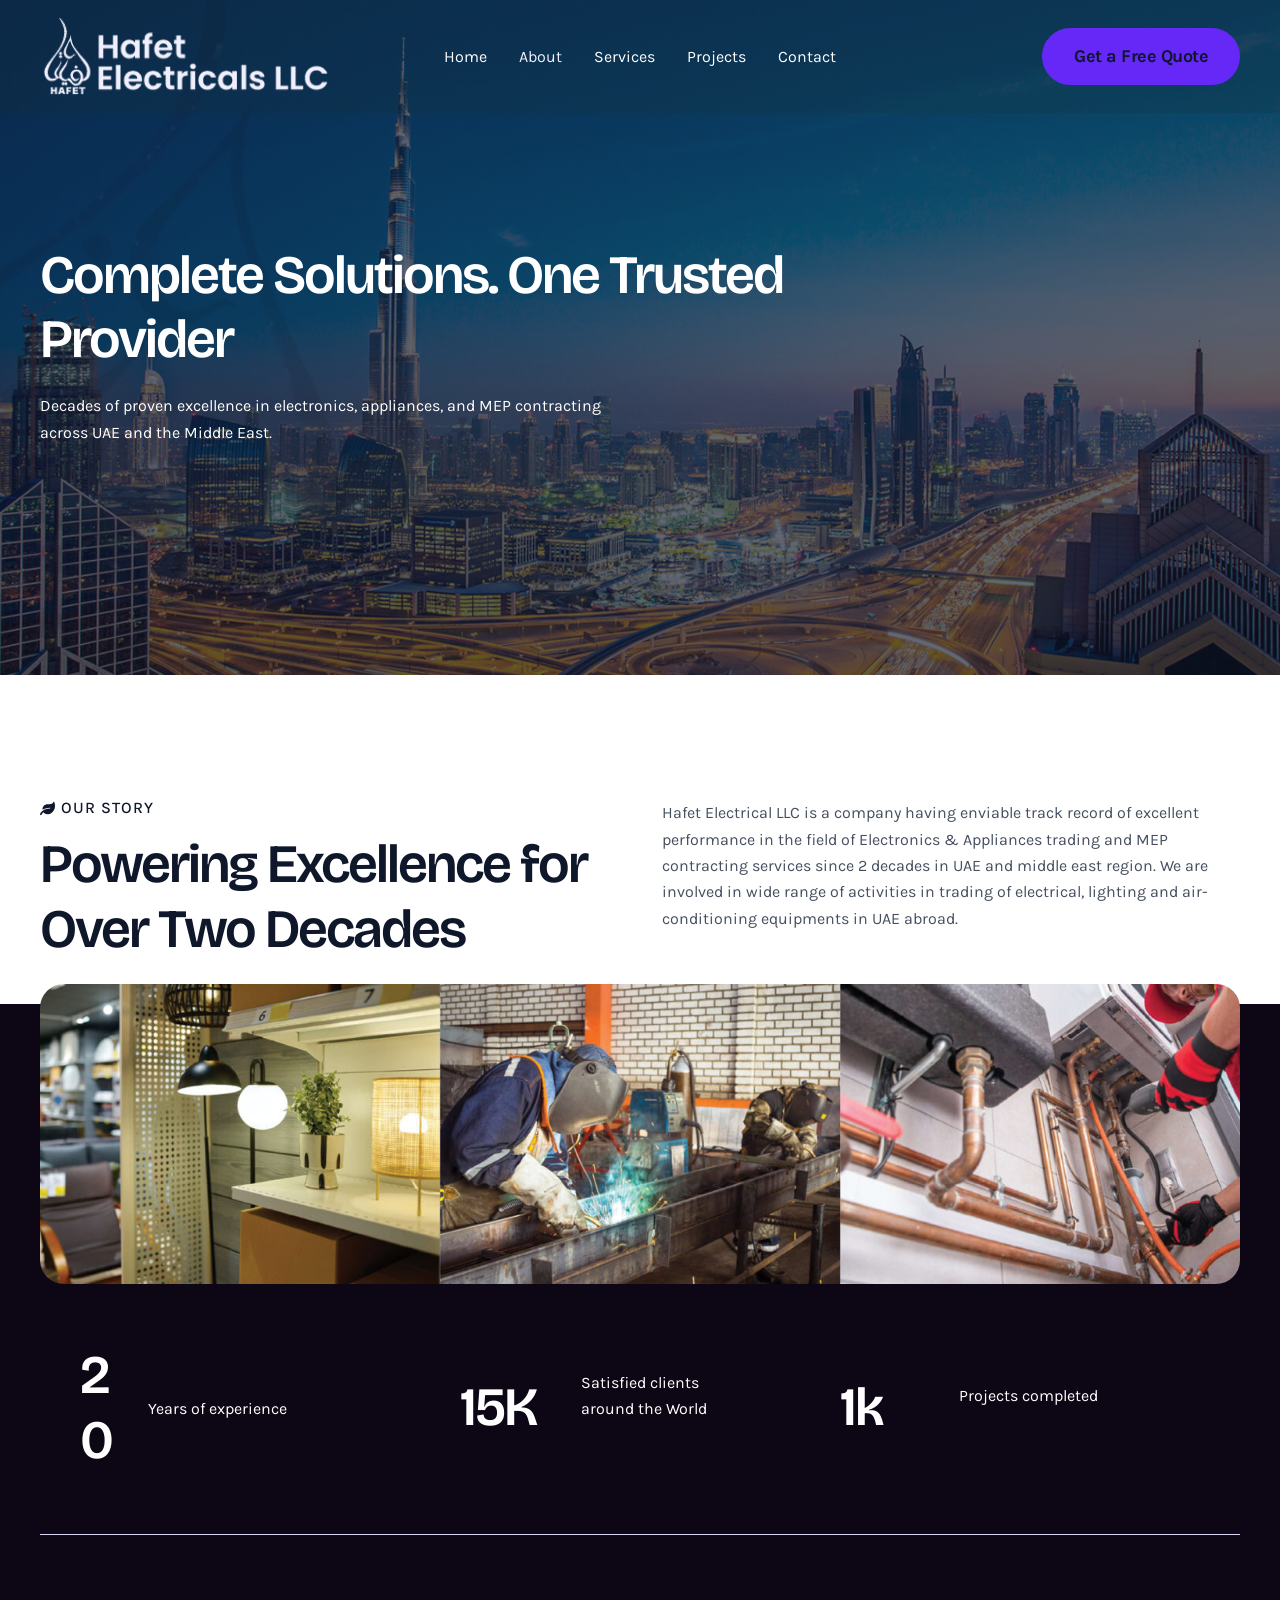
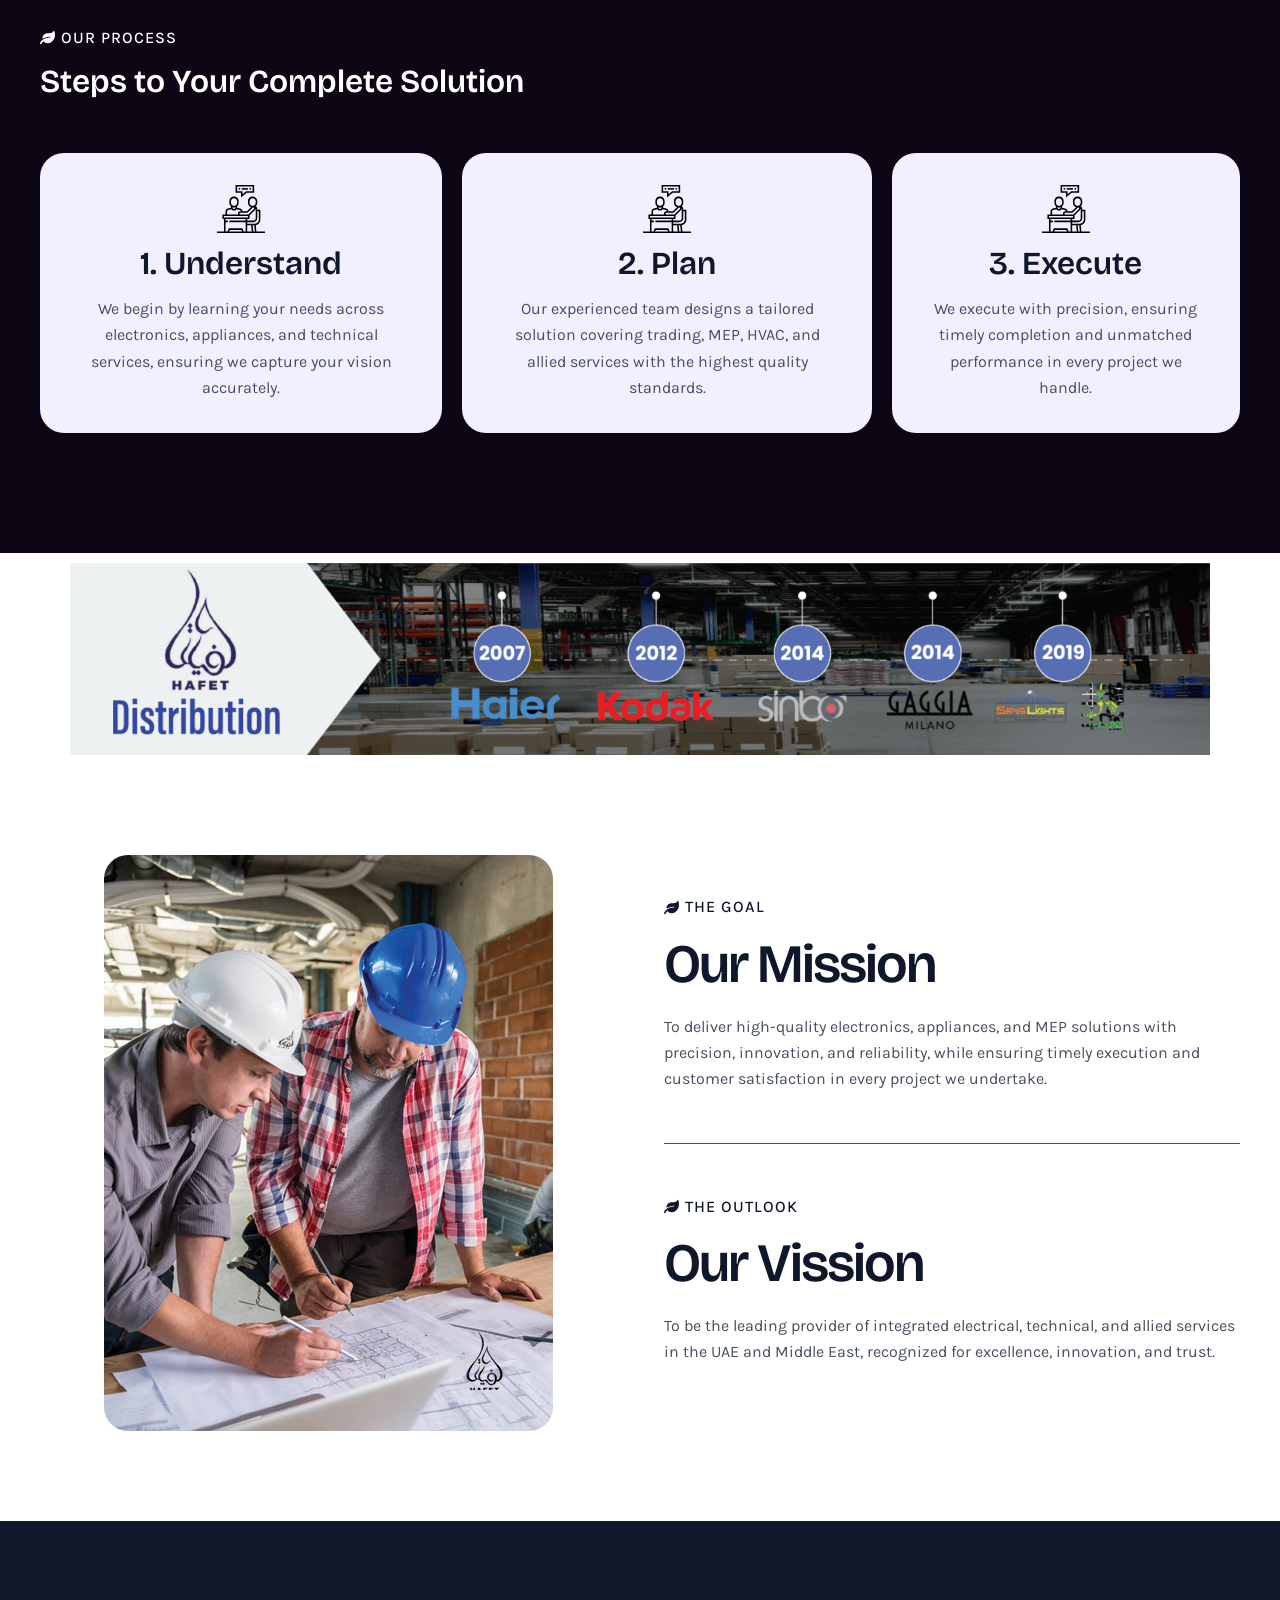
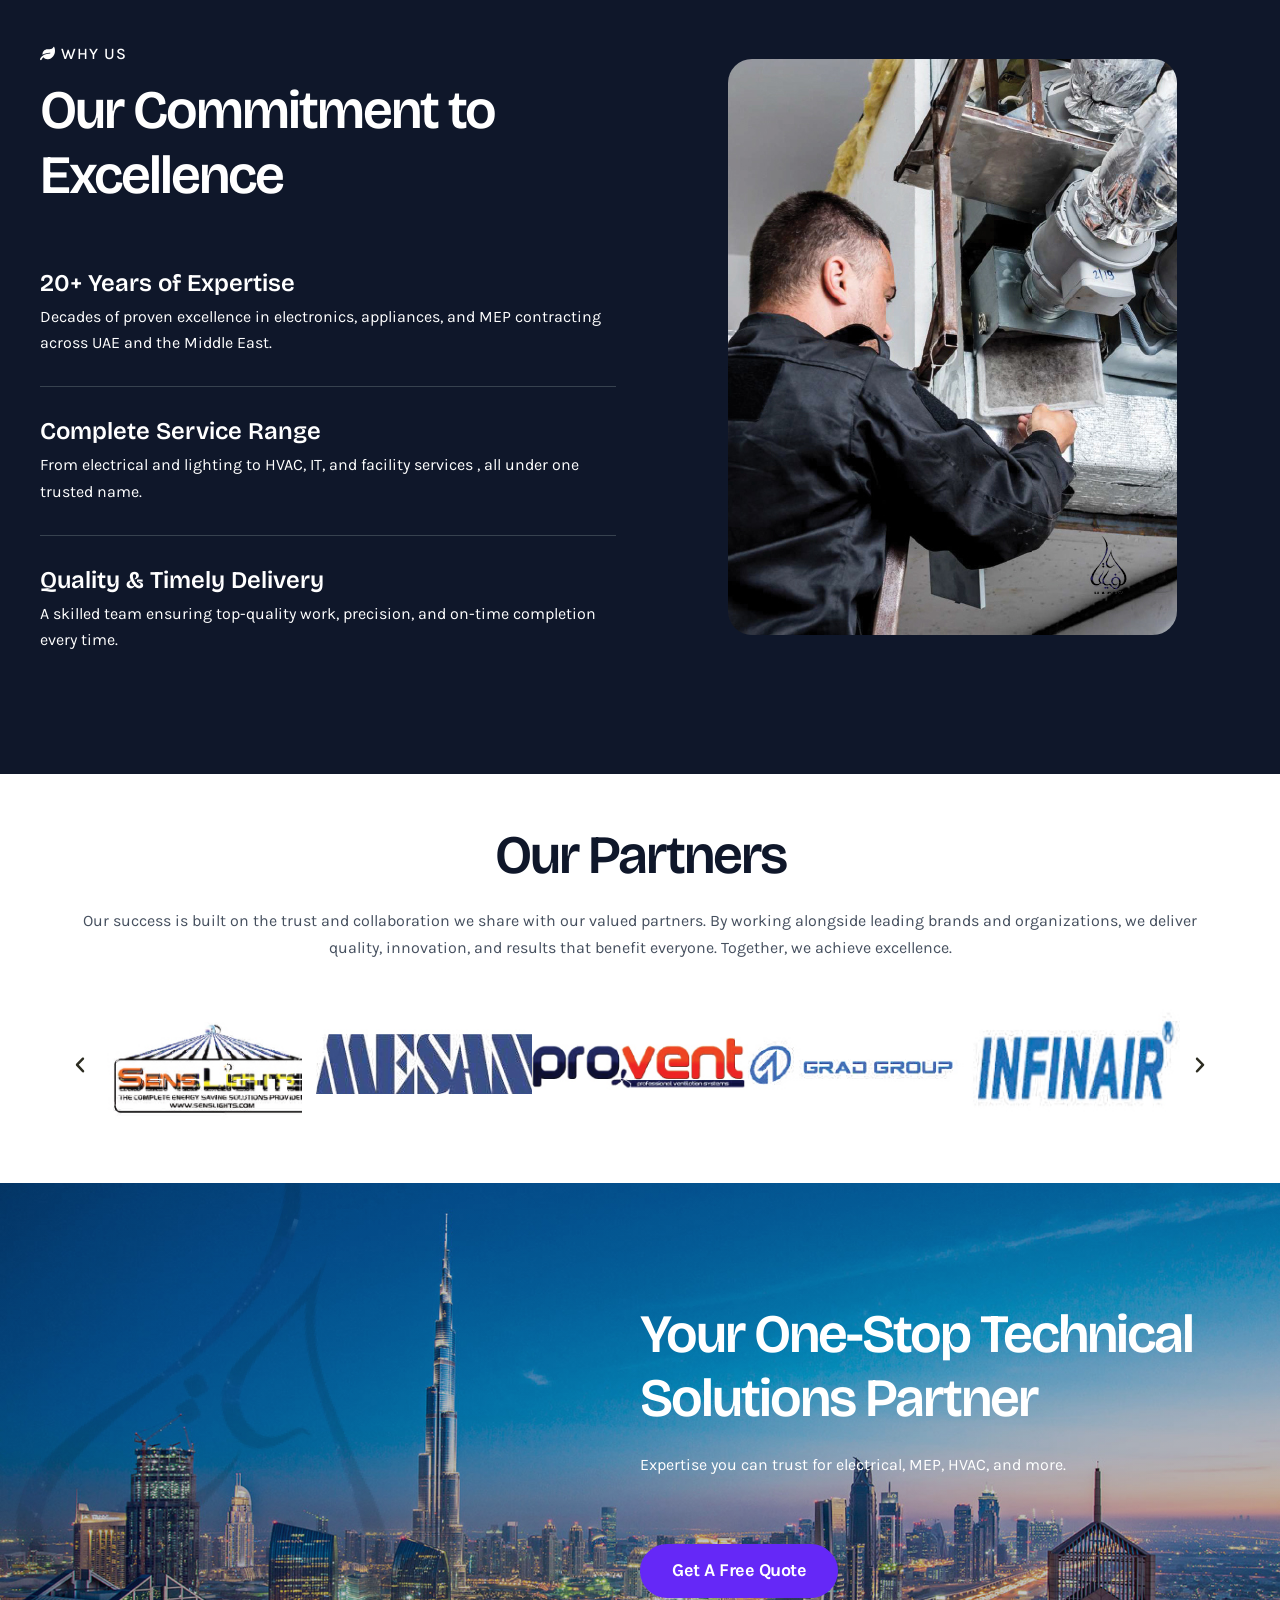
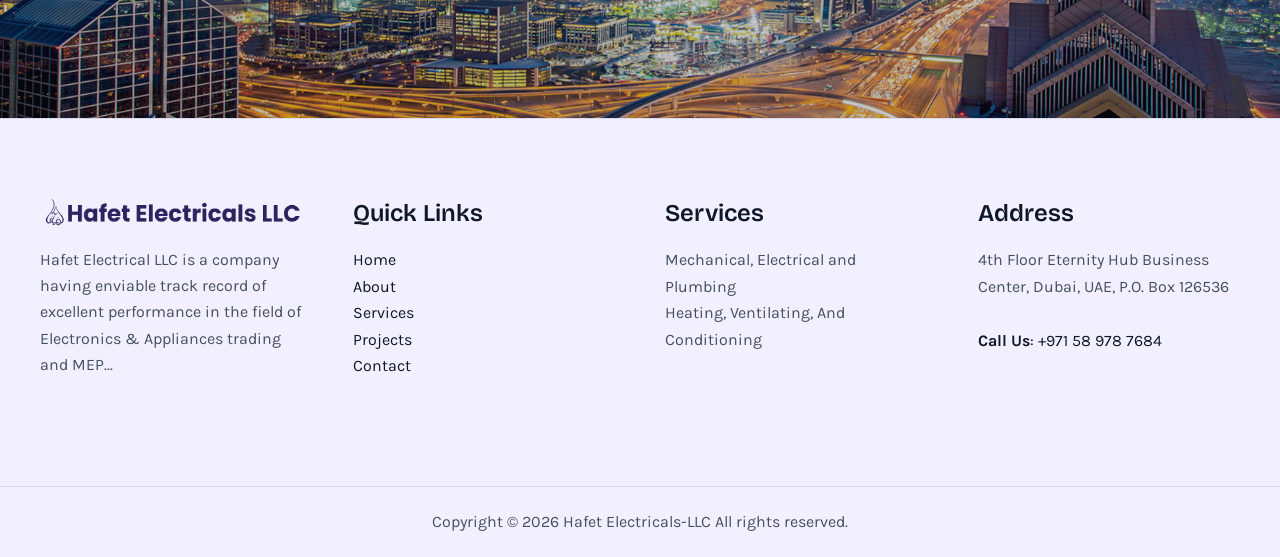
==== static-site/about/index.html @ fea0c438 "Add full static-site assets for GitHub Pages publish" ====
<!DOCTYPE html>
<html lang="en-US">
<head>
<meta charset="UTF-8">
<meta name="viewport" content="width=device-width, initial-scale=1">
	<link rel="profile" href="https://gmpg.org/xfn/11"> 
	<title>About &#8211; Hafet Electricals-LLC</title>
<meta name='robots' content='max-image-preview:large' />
<link rel='dns-prefetch' href='//fonts.googleapis.com' />
<link href='https://fonts.googleapis.com' rel='preconnect' />
<link href='https://fonts.gstatic.com' crossorigin='anonymous' rel='preconnect' />
<link rel="alternate" type="application/rss+xml" title="Hafet Electricals-LLC &raquo; Feed" href="../index.htmlfeed/" />
<link rel="alternate" type="application/rss+xml" title="Hafet Electricals-LLC &raquo; Comments Feed" href="../index.htmlcomments/feed/" />
<link rel="alternate" title="oEmbed (JSON)" type="application/json+oembed" href="../index.htmlwp-json/oembed/1.0/embed?url=https%3A%2F%2Fhafetelectrical.com%2Fabout%2F" />
<link rel="alternate" title="oEmbed (XML)" type="text/xml+oembed" href="../index.htmlwp-json/oembed/1.0/embed?url=https%3A%2F%2Fhafetelectrical.com%2Fabout%2F&#038;format=xml" />
<style id="wp-img-auto-sizes-contain-inline-css">
img:is([sizes=auto i],[sizes^="auto," i]){contain-intrinsic-size:3000px 1500px}
/*# sourceURL=wp-img-auto-sizes-contain-inline-css */
</style>
<link rel='stylesheet' id='astra-theme-css-css' href='../wp-content/themes/astra/assets/css/minified/main.min.css?ver=4.12.6' media='all' />
<style id="astra-theme-css-inline-css">
:root{--ast-post-nav-space:0;--ast-container-default-xlg-padding:2.5em;--ast-container-default-lg-padding:2.5em;--ast-container-default-slg-padding:2em;--ast-container-default-md-padding:2.5em;--ast-container-default-sm-padding:2.5em;--ast-container-default-xs-padding:2.4em;--ast-container-default-xxs-padding:1.8em;--ast-code-block-background:#ECEFF3;--ast-comment-inputs-background:#F9FAFB;--ast-normal-container-width:1200px;--ast-narrow-container-width:750px;--ast-blog-title-font-weight:600;--ast-blog-meta-weight:600;--ast-global-color-primary:var(--ast-global-color-5);--ast-global-color-secondary:var(--ast-global-color-4);--ast-global-color-alternate-background:var(--ast-global-color-7);--ast-global-color-subtle-background:var(--ast-global-color-6);--ast-bg-style-guide:var( --ast-global-color-secondary,--ast-global-color-5 );--ast-shadow-style-guide:0px 0px 4px 0 #00000057;--ast-global-dark-bg-style:#fff;--ast-global-dark-lfs:#fbfbfb;--ast-widget-bg-color:#fafafa;--ast-wc-container-head-bg-color:#fbfbfb;--ast-title-layout-bg:#eeeeee;--ast-search-border-color:#e7e7e7;--ast-lifter-hover-bg:#e6e6e6;--ast-gallery-block-color:#000;--srfm-color-input-label:var(--ast-global-color-2);}html{font-size:100%;}a{color:var(--ast-global-color-0);}a:hover,a:focus{color:var(--ast-global-color-1);}body,button,input,select,textarea,.ast-button,.ast-custom-button{font-family:'Karla',sans-serif;font-weight:400;font-size:16px;font-size:1rem;line-height:var(--ast-body-line-height,1.65);}blockquote{color:var(--ast-global-color-3);}h1,h2,h3,h4,h5,h6,.entry-content :where(h1,h2,h3,h4,h5,h6),.site-title,.site-title a{font-family:'Bricolage Grotesque',sans-serif;font-weight:600;}.ast-site-identity .site-title a{color:var(--ast-global-color-2);}.site-title{font-size:26px;font-size:1.625rem;display:none;}.site-header .site-description{font-size:15px;font-size:0.9375rem;display:none;}.entry-title{font-size:20px;font-size:1.25rem;}.ast-blog-single-element.ast-taxonomy-container a{font-size:14px;font-size:0.875rem;}.ast-blog-meta-container{font-size:13px;font-size:0.8125rem;}.archive .ast-article-post .ast-article-inner,.blog .ast-article-post .ast-article-inner,.archive .ast-article-post .ast-article-inner:hover,.blog .ast-article-post .ast-article-inner:hover{border-top-left-radius:6px;border-top-right-radius:6px;border-bottom-right-radius:6px;border-bottom-left-radius:6px;overflow:hidden;}h1,.entry-content :where(h1){font-size:74px;font-size:4.625rem;font-weight:600;font-family:'Bricolage Grotesque',sans-serif;line-height:1.1em;letter-spacing:-2px;}h2,.entry-content :where(h2){font-size:54px;font-size:3.375rem;font-weight:600;font-family:'Bricolage Grotesque',sans-serif;line-height:1.2em;letter-spacing:-2px;}h3,.entry-content :where(h3){font-size:42px;font-size:2.625rem;font-weight:600;font-family:'Bricolage Grotesque',sans-serif;line-height:1.3em;}h4,.entry-content :where(h4){font-size:32px;font-size:2rem;line-height:1.2em;font-weight:600;font-family:'Bricolage Grotesque',sans-serif;}h5,.entry-content :where(h5){font-size:24px;font-size:1.5rem;line-height:1.2em;font-weight:600;font-family:'Bricolage Grotesque',sans-serif;}h6,.entry-content :where(h6){font-size:18px;font-size:1.125rem;line-height:1.25em;font-weight:600;font-family:'Bricolage Grotesque',sans-serif;}::selection{background-color:var(--ast-global-color-0);color:#ffffff;}body,h1,h2,h3,h4,h5,h6,.entry-title a,.entry-content :where(h1,h2,h3,h4,h5,h6){color:var(--ast-global-color-3);}.tagcloud a:hover,.tagcloud a:focus,.tagcloud a.current-item{color:#ffffff;border-color:var(--ast-global-color-0);background-color:var(--ast-global-color-0);}input:focus,input[type="text"]:focus,input[type="email"]:focus,input[type="url"]:focus,input[type="password"]:focus,input[type="reset"]:focus,input[type="search"]:focus,textarea:focus{border-color:var(--ast-global-color-0);}input[type="radio"]:checked,input[type=reset],input[type="checkbox"]:checked,input[type="checkbox"]:hover:checked,input[type="checkbox"]:focus:checked,input[type=range]::-webkit-slider-thumb{border-color:var(--ast-global-color-0);background-color:var(--ast-global-color-0);box-shadow:none;}.site-footer a:hover + .post-count,.site-footer a:focus + .post-count{background:var(--ast-global-color-0);border-color:var(--ast-global-color-0);}.single .nav-links .nav-previous,.single .nav-links .nav-next{color:var(--ast-global-color-0);}.entry-meta,.entry-meta *{line-height:1.45;color:var(--ast-global-color-0);font-weight:600;}.entry-meta a:not(.ast-button):hover,.entry-meta a:not(.ast-button):hover *,.entry-meta a:not(.ast-button):focus,.entry-meta a:not(.ast-button):focus *,.page-links > .page-link,.page-links .page-link:hover,.post-navigation a:hover{color:var(--ast-global-color-1);}#cat option,.secondary .calendar_wrap thead a,.secondary .calendar_wrap thead a:visited{color:var(--ast-global-color-0);}.secondary .calendar_wrap #today,.ast-progress-val span{background:var(--ast-global-color-0);}.secondary a:hover + .post-count,.secondary a:focus + .post-count{background:var(--ast-global-color-0);border-color:var(--ast-global-color-0);}.calendar_wrap #today > a{color:#ffffff;}.page-links .page-link,.single .post-navigation a{color:var(--ast-global-color-3);}.ast-search-menu-icon .search-form button.search-submit{padding:0 4px;}.ast-search-menu-icon form.search-form{padding-right:0;}.ast-header-search .ast-search-menu-icon.ast-dropdown-active .search-form,.ast-header-search .ast-search-menu-icon.ast-dropdown-active .search-field:focus{transition:all 0.2s;}.search-form input.search-field:focus{outline:none;}.ast-mobile-header-content .ast-builder-layout-element:not(.ast-builder-menu):not(.ast-header-divider-element),.ast-mobile-popup-content .ast-builder-layout-element:not(.ast-builder-menu):not(.ast-header-divider-element){padding:15px 20px;}.ast-search-menu-icon .search-form button.search-submit:focus,.ast-theme-transparent-header .ast-header-search .ast-dropdown-active .ast-icon,.ast-theme-transparent-header .ast-inline-search .search-field:focus .ast-icon{color:var(--ast-global-color-1);}.ast-desktop .ast-header-search .slide-search .search-form{border:2px solid var(--ast-global-color-0);}.ast-header-search .slide-search .search-field{background-color:(--ast-global-dark-bg-style);}.ast-archive-title{color:var(--ast-global-color-2);}.widget-title{font-size:22px;font-size:1.375rem;color:var(--ast-global-color-2);}.ast-single-post .entry-content a,.ast-comment-content a:not(.ast-comment-edit-reply-wrap a){text-decoration:underline;}.ast-single-post .elementor-widget-button .elementor-button,.ast-single-post .entry-content .uagb-tab a,.ast-single-post .entry-content .uagb-ifb-cta a,.ast-single-post .entry-content .uabb-module-content a,.ast-single-post .entry-content .uagb-post-grid a,.ast-single-post .entry-content .uagb-timeline a,.ast-single-post .entry-content .uagb-toc__wrap a,.ast-single-post .entry-content .uagb-taxomony-box a,.entry-content .wp-block-latest-posts > li > a,.ast-single-post .entry-content .wp-block-file__button,a.ast-post-filter-single,.ast-single-post .ast-comment-content .comment-reply-link,.ast-single-post .ast-comment-content .comment-edit-link{text-decoration:none;}.ast-search-menu-icon.slide-search a:focus-visible:focus-visible,.astra-search-icon:focus-visible,#close:focus-visible,a:focus-visible,.ast-menu-toggle:focus-visible,.site .skip-link:focus-visible,.wp-block-loginout input:focus-visible,.wp-block-search.wp-block-search__button-inside .wp-block-search__inside-wrapper,.ast-header-navigation-arrow:focus-visible,.ast-orders-table__row .ast-orders-table__cell:focus-visible,a#ast-apply-coupon:focus-visible,#ast-apply-coupon:focus-visible,#close:focus-visible,.button.search-submit:focus-visible,#search_submit:focus,.normal-search:focus-visible,.ast-header-account-wrap:focus-visible,.astra-cart-drawer-close:focus,.ast-single-variation:focus,.ast-button:focus,.ast-builder-button-wrap:has(.ast-custom-button-link:focus),.ast-builder-button-wrap .ast-custom-button-link:focus{outline-style:dotted;outline-color:inherit;outline-width:thin;}input:focus,input[type="text"]:focus,input[type="email"]:focus,input[type="url"]:focus,input[type="password"]:focus,input[type="reset"]:focus,input[type="search"]:focus,input[type="number"]:focus,textarea:focus,.wp-block-search__input:focus,[data-section="section-header-mobile-trigger"] .ast-button-wrap .ast-mobile-menu-trigger-minimal:focus,.ast-mobile-popup-drawer.active .menu-toggle-close:focus,#ast-scroll-top:focus,#coupon_code:focus,#ast-coupon-code:focus{border-style:dotted;border-color:inherit;border-width:thin;}input{outline:none;}.ast-logo-title-inline .site-logo-img{padding-right:1em;}.site-logo-img img{ transition:all 0.2s linear;}.site-logo-img .transparent-custom-logo img,.ast-theme-transparent-header .site-logo-img img{filter:url(#ast-img-color-filter-2);}body .ast-oembed-container *{position:absolute;top:0;width:100%;height:100%;left:0;}body .wp-block-embed-pocket-casts .ast-oembed-container *{position:unset;}.ast-single-post-featured-section + article {margin-top: 2em;}.site-content .ast-single-post-featured-section img {width: 100%;overflow: hidden;object-fit: cover;}.ast-separate-container .site-content .ast-single-post-featured-section + article {margin-top: -80px;z-index: 9;position: relative;border-radius: 4px;}@media (min-width: 922px) {.ast-no-sidebar .site-content .ast-article-image-container--wide {margin-left: -120px;margin-right: -120px;max-width: unset;width: unset;}.ast-left-sidebar .site-content .ast-article-image-container--wide,.ast-right-sidebar .site-content .ast-article-image-container--wide {margin-left: -10px;margin-right: -10px;}.site-content .ast-article-image-container--full {margin-left: calc( -50vw + 50%);margin-right: calc( -50vw + 50%);max-width: 100vw;width: 100vw;}.ast-left-sidebar .site-content .ast-article-image-container--full,.ast-right-sidebar .site-content .ast-article-image-container--full {margin-left: -10px;margin-right: -10px;max-width: inherit;width: auto;}}.site > .ast-single-related-posts-container {margin-top: 0;}@media (min-width: 922px) {.ast-desktop .ast-container--narrow {max-width: var(--ast-narrow-container-width);margin: 0 auto;}}.ast-page-builder-template .hentry {margin: 0;}.ast-page-builder-template .site-content > .ast-container {max-width: 100%;padding: 0;}.ast-page-builder-template .site .site-content #primary {padding: 0;margin: 0;}.ast-page-builder-template .no-results {text-align: center;margin: 4em auto;}.ast-page-builder-template .ast-pagination {padding: 2em;}.ast-page-builder-template .entry-header.ast-no-title.ast-no-thumbnail {margin-top: 0;}.ast-page-builder-template .entry-header.ast-header-without-markup {margin-top: 0;margin-bottom: 0;}.ast-page-builder-template .entry-header.ast-no-title.ast-no-meta {margin-bottom: 0;}.ast-page-builder-template.single .post-navigation {padding-bottom: 2em;}.ast-page-builder-template.single-post .site-content > .ast-container {max-width: 100%;}.ast-page-builder-template .entry-header {margin-top: 2em;margin-left: auto;margin-right: auto;}.ast-page-builder-template .ast-archive-description {margin: 2em auto 0;padding-left: 20px;padding-right: 20px;}.ast-page-builder-template .ast-row {margin-left: 0;margin-right: 0;}.single.ast-page-builder-template .entry-header + .entry-content,.single.ast-page-builder-template .ast-single-entry-banner + .site-content article .entry-content {margin-bottom: 2em;}@media(min-width: 921px) {.ast-page-builder-template.archive.ast-right-sidebar .ast-row article,.ast-page-builder-template.archive.ast-left-sidebar .ast-row article {padding-left: 0;padding-right: 0;}}input[type="text"],input[type="number"],input[type="email"],input[type="url"],input[type="password"],input[type="search"],input[type=reset],input[type=tel],input[type=date],select,textarea{font-size:16px;font-style:normal;font-weight:400;line-height:24px;width:100%;padding:12px 16px;border-radius:4px;box-shadow:0px 1px 2px 0px rgba(0,0,0,0.05);color:var(--ast-form-input-text,#475569);}input[type="text"],input[type="number"],input[type="email"],input[type="url"],input[type="password"],input[type="search"],input[type=reset],input[type=tel],input[type=date],select{height:40px;}input[type="date"]{border-width:1px;border-style:solid;border-color:var(--ast-border-color);background:var( --ast-global-color-secondary,--ast-global-color-5 );}input[type="text"]:focus,input[type="number"]:focus,input[type="email"]:focus,input[type="url"]:focus,input[type="password"]:focus,input[type="search"]:focus,input[type=reset]:focus,input[type="tel"]:focus,input[type="date"]:focus,select:focus,textarea:focus{border-color:#046BD2;box-shadow:none;outline:none;color:var(--ast-form-input-focus-text,#475569);}label,legend{color:var(--ast-global-color-2,#111827 );font-size:14px;font-style:normal;font-weight:500;line-height:20px;}select{padding:6px 10px;}fieldset{padding:30px;border-radius:4px;}button,.ast-button,.button,input[type="button"],input[type="reset"],input[type="submit"]{border-radius:4px;box-shadow:0px 1px 2px 0px rgba(0,0,0,0.05);}:root{--ast-comment-inputs-background:#FFF;}::placeholder{color:var(--ast-form-field-color,#9CA3AF);}::-ms-input-placeholder{color:var(--ast-form-field-color,#9CA3AF);}@media (max-width:921.9px){#ast-desktop-header{display:none;}}@media (min-width:922px){#ast-mobile-header{display:none;}}.wp-block-buttons.aligncenter{justify-content:center;}@media (max-width:921px){.ast-theme-transparent-header #primary,.ast-theme-transparent-header #secondary{padding:0;}}@media (max-width:921px){.ast-plain-container.ast-no-sidebar #primary{padding:0;}}.ast-plain-container.ast-no-sidebar #primary{margin-top:0;margin-bottom:0;}.wp-block-button.is-style-outline .wp-block-button__link{border-color:var(--ast-global-color-0);border-top-width:2px;border-right-width:2px;border-bottom-width:2px;border-left-width:2px;}div.wp-block-button.is-style-outline > .wp-block-button__link:not(.has-text-color),div.wp-block-button.wp-block-button__link.is-style-outline:not(.has-text-color){color:var(--ast-global-color-0);}.wp-block-button.is-style-outline .wp-block-button__link:hover,.wp-block-buttons .wp-block-button.is-style-outline .wp-block-button__link:focus,.wp-block-buttons .wp-block-button.is-style-outline > .wp-block-button__link:not(.has-text-color):hover,.wp-block-buttons .wp-block-button.wp-block-button__link.is-style-outline:not(.has-text-color):hover{color:var(--ast-global-color-2);background-color:var(--ast-global-color-1);border-color:var(--ast-global-color-1);}.post-page-numbers.current .page-link,.ast-pagination .page-numbers.current{color:#ffffff;border-color:var(--ast-global-color-0);background-color:var(--ast-global-color-0);}.wp-block-button.is-style-outline .wp-block-button__link{border-top-width:2px;border-right-width:2px;border-bottom-width:2px;border-left-width:2px;}.wp-block-buttons .wp-block-button.is-style-outline .wp-block-button__link.wp-element-button,.ast-outline-button,.wp-block-uagb-buttons-child .uagb-buttons-repeater.ast-outline-button{border-color:var(--ast-global-color-0);border-top-width:2px;border-right-width:2px;border-bottom-width:2px;border-left-width:2px;font-family:inherit;font-weight:500;font-size:16px;font-size:1rem;line-height:1em;padding-top:13px;padding-right:30px;padding-bottom:13px;padding-left:30px;}.wp-block-buttons .wp-block-button.is-style-outline > .wp-block-button__link:not(.has-text-color),.wp-block-buttons .wp-block-button.wp-block-button__link.is-style-outline:not(.has-text-color),.ast-outline-button{color:var(--ast-global-color-0);}.wp-block-button.is-style-outline .wp-block-button__link:hover,.wp-block-buttons .wp-block-button.is-style-outline .wp-block-button__link:focus,.wp-block-buttons .wp-block-button.is-style-outline > .wp-block-button__link:not(.has-text-color):hover,.wp-block-buttons .wp-block-button.wp-block-button__link.is-style-outline:not(.has-text-color):hover,.ast-outline-button:hover,.ast-outline-button:focus,.wp-block-uagb-buttons-child .uagb-buttons-repeater.ast-outline-button:hover,.wp-block-uagb-buttons-child .uagb-buttons-repeater.ast-outline-button:focus{color:var(--ast-global-color-2);background-color:var(--ast-global-color-1);border-color:var(--ast-global-color-1);}.ast-single-post .entry-content a.ast-outline-button,.ast-single-post .entry-content .is-style-outline>.wp-block-button__link{text-decoration:none;}.wp-block-button .wp-block-button__link.wp-element-button.is-style-outline:not(.has-background),.wp-block-button.is-style-outline>.wp-block-button__link.wp-element-button:not(.has-background),.ast-outline-button{background-color:transparent;}.uagb-buttons-repeater.ast-outline-button{border-radius:9999px;}@media (max-width:921px){.wp-block-buttons .wp-block-button.is-style-outline .wp-block-button__link.wp-element-button,.ast-outline-button,.wp-block-uagb-buttons-child .uagb-buttons-repeater.ast-outline-button{padding-top:12px;padding-right:28px;padding-bottom:12px;padding-left:28px;}}@media (max-width:544px){.wp-block-buttons .wp-block-button.is-style-outline .wp-block-button__link.wp-element-button,.ast-outline-button,.wp-block-uagb-buttons-child .uagb-buttons-repeater.ast-outline-button{padding-top:10px;padding-right:24px;padding-bottom:10px;padding-left:24px;}}.entry-content[data-ast-blocks-layout] > figure{margin-bottom:1em;}h1.widget-title{font-weight:600;}h2.widget-title{font-weight:600;}h3.widget-title{font-weight:600;}#page{display:flex;flex-direction:column;min-height:100vh;}.ast-404-layout-1 h1.page-title{color:var(--ast-global-color-2);}.single .post-navigation a{line-height:1em;height:inherit;}.error-404 .page-sub-title{font-size:1.5rem;font-weight:inherit;}.search .site-content .content-area .search-form{margin-bottom:0;}#page .site-content{flex-grow:1;}.widget{margin-bottom:1.25em;}#secondary li{line-height:1.5em;}#secondary .wp-block-group h2{margin-bottom:0.7em;}#secondary h2{font-size:1.7rem;}.ast-separate-container .ast-article-post,.ast-separate-container .ast-article-single,.ast-separate-container .comment-respond{padding:3em;}.ast-separate-container .ast-article-single .ast-article-single{padding:0;}.ast-article-single .wp-block-post-template-is-layout-grid{padding-left:0;}.ast-separate-container .comments-title,.ast-narrow-container .comments-title{padding:1.5em 2em;}.ast-page-builder-template .comment-form-textarea,.ast-comment-formwrap .ast-grid-common-col{padding:0;}.ast-comment-formwrap{padding:0;display:inline-flex;column-gap:20px;width:100%;margin-left:0;margin-right:0;}.comments-area textarea#comment:focus,.comments-area textarea#comment:active,.comments-area .ast-comment-formwrap input[type="text"]:focus,.comments-area .ast-comment-formwrap input[type="text"]:active {box-shadow:none;outline:none;}.archive.ast-page-builder-template .entry-header{margin-top:2em;}.ast-page-builder-template .ast-comment-formwrap{width:100%;}.entry-title{margin-bottom:0.6em;}.ast-archive-description p{font-size:inherit;font-weight:inherit;line-height:inherit;}.ast-separate-container .ast-comment-list li.depth-1,.hentry{margin-bottom:1.5em;}.site-content section.ast-archive-description{margin-bottom:2em;}@media (min-width:921px){.ast-left-sidebar.ast-page-builder-template #secondary,.archive.ast-right-sidebar.ast-page-builder-template .site-main{padding-left:20px;padding-right:20px;}}@media (max-width:544px){.ast-comment-formwrap.ast-row{column-gap:10px;display:inline-block;}#ast-commentform .ast-grid-common-col{position:relative;width:100%;}}@media (min-width:1201px){.ast-separate-container .ast-article-post,.ast-separate-container .ast-article-single,.ast-separate-container .ast-author-box,.ast-separate-container .ast-404-layout-1,.ast-separate-container .no-results{padding:3em;}}@media (max-width:921px){.ast-left-sidebar #content > .ast-container{display:flex;flex-direction:column-reverse;width:100%;}}@media (min-width:922px){.ast-separate-container.ast-right-sidebar #primary,.ast-separate-container.ast-left-sidebar #primary{border:0;}.search-no-results.ast-separate-container #primary{margin-bottom:4em;}}.elementor-widget-button .elementor-button{border-style:solid;text-decoration:none;border-top-width:2px;border-right-width:2px;border-left-width:2px;border-bottom-width:2px;}.elementor-button.elementor-size-sm,.elementor-button.elementor-size-xs,.elementor-button.elementor-size-md,.elementor-button.elementor-size-lg,.elementor-button.elementor-size-xl,.elementor-button{border-top-left-radius:50px;border-top-right-radius:50px;border-bottom-right-radius:50px;border-bottom-left-radius:50px;padding-top:13px;padding-right:30px;padding-bottom:13px;padding-left:30px;}@media (max-width:921px){.elementor-widget-button .elementor-button.elementor-size-sm,.elementor-widget-button .elementor-button.elementor-size-xs,.elementor-widget-button .elementor-button.elementor-size-md,.elementor-widget-button .elementor-button.elementor-size-lg,.elementor-widget-button .elementor-button.elementor-size-xl,.elementor-widget-button .elementor-button{padding-top:14px;padding-right:28px;padding-bottom:14px;padding-left:28px;}}@media (max-width:544px){.elementor-widget-button .elementor-button.elementor-size-sm,.elementor-widget-button .elementor-button.elementor-size-xs,.elementor-widget-button .elementor-button.elementor-size-md,.elementor-widget-button .elementor-button.elementor-size-lg,.elementor-widget-button .elementor-button.elementor-size-xl,.elementor-widget-button .elementor-button{padding-top:12px;padding-right:24px;padding-bottom:12px;padding-left:24px;}}.elementor-widget-button .elementor-button{border-color:var(--ast-global-color-0);background-color:var(--ast-global-color-0);}.elementor-widget-button .elementor-button:hover,.elementor-widget-button .elementor-button:focus{color:var(--ast-global-color-2);background-color:var(--ast-global-color-1);border-color:var(--ast-global-color-1);}.wp-block-button .wp-block-button__link ,.elementor-widget-button .elementor-button,.elementor-widget-button .elementor-button:visited{color:var(--ast-global-color-2);}.elementor-widget-button .elementor-button{font-family:'Karla',sans-serif;font-weight:700;font-size:18px;font-size:1.125rem;line-height:1.3em;letter-spacing:-0.5px;}body .elementor-button.elementor-size-sm,body .elementor-button.elementor-size-xs,body .elementor-button.elementor-size-md,body .elementor-button.elementor-size-lg,body .elementor-button.elementor-size-xl,body .elementor-button{font-size:18px;font-size:1.125rem;}.wp-block-button .wp-block-button__link:hover,.wp-block-button .wp-block-button__link:focus{color:var(--ast-global-color-2);background-color:var(--ast-global-color-1);border-color:var(--ast-global-color-1);}.elementor-widget-heading h1.elementor-heading-title{line-height:1.1em;}.elementor-widget-heading h2.elementor-heading-title{line-height:1.2em;}.elementor-widget-heading h3.elementor-heading-title{line-height:1.3em;}.elementor-widget-heading h4.elementor-heading-title{line-height:1.2em;}.elementor-widget-heading h5.elementor-heading-title{line-height:1.2em;}.elementor-widget-heading h6.elementor-heading-title{line-height:1.25em;}.wp-block-button .wp-block-button__link,.wp-block-search .wp-block-search__button,body .wp-block-file .wp-block-file__button{border-style:solid;border-top-width:2px;border-right-width:2px;border-left-width:2px;border-bottom-width:2px;border-color:var(--ast-global-color-0);background-color:var(--ast-global-color-0);color:var(--ast-global-color-2);font-family:'Karla',sans-serif;font-weight:700;line-height:1.3em;letter-spacing:-0.5px;font-size:18px;font-size:1.125rem;border-top-left-radius:50px;border-top-right-radius:50px;border-bottom-right-radius:50px;border-bottom-left-radius:50px;padding-top:13px;padding-right:30px;padding-bottom:13px;padding-left:30px;}.ast-single-post .entry-content .wp-block-button .wp-block-button__link,.ast-single-post .entry-content .wp-block-search .wp-block-search__button,body .entry-content .wp-block-file .wp-block-file__button{text-decoration:none;}@media (max-width:921px){.wp-block-button .wp-block-button__link,.wp-block-search .wp-block-search__button,body .wp-block-file .wp-block-file__button{padding-top:14px;padding-right:28px;padding-bottom:14px;padding-left:28px;}}@media (max-width:544px){.wp-block-button .wp-block-button__link,.wp-block-search .wp-block-search__button,body .wp-block-file .wp-block-file__button{padding-top:12px;padding-right:24px;padding-bottom:12px;padding-left:24px;}}.menu-toggle,button,.ast-button,.ast-custom-button,.button,input#submit,input[type="button"],input[type="submit"],input[type="reset"],#comments .submit,.search .search-submit,form[CLASS*="wp-block-search__"].wp-block-search .wp-block-search__inside-wrapper .wp-block-search__button,body .wp-block-file .wp-block-file__button,.search .search-submit{border-style:solid;border-top-width:2px;border-right-width:2px;border-left-width:2px;border-bottom-width:2px;color:var(--ast-global-color-2);border-color:var(--ast-global-color-0);background-color:var(--ast-global-color-0);padding-top:13px;padding-right:30px;padding-bottom:13px;padding-left:30px;font-family:'Karla',sans-serif;font-weight:700;font-size:18px;font-size:1.125rem;line-height:1.3em;letter-spacing:-0.5px;border-top-left-radius:50px;border-top-right-radius:50px;border-bottom-right-radius:50px;border-bottom-left-radius:50px;}button:focus,.menu-toggle:hover,button:hover,.ast-button:hover,.ast-custom-button:hover .button:hover,.ast-custom-button:hover ,input[type=reset]:hover,input[type=reset]:focus,input#submit:hover,input#submit:focus,input[type="button"]:hover,input[type="button"]:focus,input[type="submit"]:hover,input[type="submit"]:focus,form[CLASS*="wp-block-search__"].wp-block-search .wp-block-search__inside-wrapper .wp-block-search__button:hover,form[CLASS*="wp-block-search__"].wp-block-search .wp-block-search__inside-wrapper .wp-block-search__button:focus,body .wp-block-file .wp-block-file__button:hover,body .wp-block-file .wp-block-file__button:focus{color:var(--ast-global-color-2);background-color:var(--ast-global-color-1);border-color:var(--ast-global-color-1);}form[CLASS*="wp-block-search__"].wp-block-search .wp-block-search__inside-wrapper .wp-block-search__button.has-icon{padding-top:calc(13px - 3px);padding-right:calc(30px - 3px);padding-bottom:calc(13px - 3px);padding-left:calc(30px - 3px);}@media (max-width:921px){.menu-toggle,button,.ast-button,.ast-custom-button,.button,input#submit,input[type="button"],input[type="submit"],input[type="reset"],#comments .submit,.search .search-submit,form[CLASS*="wp-block-search__"].wp-block-search .wp-block-search__inside-wrapper .wp-block-search__button,body .wp-block-file .wp-block-file__button,.search .search-submit{padding-top:14px;padding-right:28px;padding-bottom:14px;padding-left:28px;}}@media (max-width:544px){.menu-toggle,button,.ast-button,.ast-custom-button,.button,input#submit,input[type="button"],input[type="submit"],input[type="reset"],#comments .submit,.search .search-submit,form[CLASS*="wp-block-search__"].wp-block-search .wp-block-search__inside-wrapper .wp-block-search__button,body .wp-block-file .wp-block-file__button,.search .search-submit{padding-top:12px;padding-right:24px;padding-bottom:12px;padding-left:24px;}}@media (max-width:921px){.ast-mobile-header-stack .main-header-bar .ast-search-menu-icon{display:inline-block;}.ast-header-break-point.ast-header-custom-item-outside .ast-mobile-header-stack .main-header-bar .ast-search-icon{margin:0;}.ast-comment-avatar-wrap img{max-width:2.5em;}.ast-comment-meta{padding:0 1.8888em 1.3333em;}}@media (min-width:544px){.ast-container{max-width:100%;}}@media (max-width:544px){.ast-separate-container .ast-article-post,.ast-separate-container .ast-article-single,.ast-separate-container .comments-title,.ast-separate-container .ast-archive-description{padding:1.5em 1em;}.ast-separate-container #content .ast-container{padding-left:0.54em;padding-right:0.54em;}.ast-separate-container .ast-comment-list .bypostauthor{padding:.5em;}.ast-search-menu-icon.ast-dropdown-active .search-field{width:170px;}} #ast-mobile-header .ast-site-header-cart-li a{pointer-events:none;}.ast-separate-container{background-color:var(--ast-global-color-4);background-image:none;}@media (max-width:921px){.site-title{display:none;}.site-header .site-description{display:none;}h1,.entry-content :where(h1){font-size:48px;font-size:3rem;}h2,.entry-content :where(h2){font-size:32px;font-size:2rem;}h3,.entry-content :where(h3){font-size:26px;font-size:1.625rem;}h4,.entry-content :where(h4){font-size:22px;font-size:1.375rem;}h5,.entry-content :where(h5){font-size:20px;font-size:1.25rem;}h6,.entry-content :where(h6){font-size:16px;font-size:1rem;}}@media (max-width:544px){.site-title{display:none;}.site-header .site-description{display:none;}h1,.entry-content :where(h1){font-size:36px;font-size:2.25rem;}h2,.entry-content :where(h2){font-size:28px;font-size:1.75rem;}h3,.entry-content :where(h3){font-size:22px;font-size:1.375rem;}h4,.entry-content :where(h4){font-size:20px;font-size:1.25rem;}h5,.entry-content :where(h5){font-size:18px;font-size:1.125rem;}h6,.entry-content :where(h6){font-size:16px;font-size:1rem;}header .custom-logo-link img,.ast-header-break-point .site-branding img,.ast-header-break-point .custom-logo-link img{max-width:120px;width:120px;}.astra-logo-svg{width:120px;}.ast-header-break-point .site-logo-img .custom-mobile-logo-link img{max-width:120px;}}@media (max-width:921px){html{font-size:91.2%;}}@media (max-width:544px){html{font-size:91.2%;}}@media (min-width:922px){.ast-container{max-width:1240px;}}@media (min-width:922px){.site-content .ast-container{display:flex;}}@media (max-width:921px){.site-content .ast-container{flex-direction:column;}}.entry-content :where(h1,h2,h3,h4,h5,h6){clear:none;}@media (min-width:922px){.main-header-menu .sub-menu .menu-item.ast-left-align-sub-menu:hover > .sub-menu,.main-header-menu .sub-menu .menu-item.ast-left-align-sub-menu.focus > .sub-menu{margin-left:-0px;}}.ast-theme-transparent-header [CLASS*="ast-header-button-"] .ast-custom-button{color:var(--ast-global-color-2);background:var(--ast-global-color-0);}.ast-theme-transparent-header [CLASS*="ast-header-button-"] .ast-custom-button:hover{color:var(--ast-global-color-2);background:var(--ast-global-color-1);}.ast-theme-transparent-header [data-section="section-header-mobile-trigger"] .ast-button-wrap .ast-mobile-menu-trigger-outline{background:transparent;}.entry-content li > p{margin-bottom:0;}.site .comments-area{padding-bottom:2em;margin-top:2em;}.wp-block-file {display: flex;align-items: center;flex-wrap: wrap;justify-content: space-between;}.wp-block-pullquote {border: none;}.wp-block-pullquote blockquote::before {content: "\201D";font-family: "Helvetica",sans-serif;display: flex;transform: rotate( 180deg );font-size: 6rem;font-style: normal;line-height: 1;font-weight: bold;align-items: center;justify-content: center;}.has-text-align-right > blockquote::before {justify-content: flex-start;}.has-text-align-left > blockquote::before {justify-content: flex-end;}figure.wp-block-pullquote.is-style-solid-color blockquote {max-width: 100%;text-align: inherit;}:root {--wp--custom--ast-default-block-top-padding: 3em;--wp--custom--ast-default-block-right-padding: 3em;--wp--custom--ast-default-block-bottom-padding: 3em;--wp--custom--ast-default-block-left-padding: 3em;--wp--custom--ast-container-width: 1200px;--wp--custom--ast-content-width-size: 1200px;--wp--custom--ast-wide-width-size: calc(1200px + var(--wp--custom--ast-default-block-left-padding) + var(--wp--custom--ast-default-block-right-padding));}.ast-narrow-container {--wp--custom--ast-content-width-size: 750px;--wp--custom--ast-wide-width-size: 750px;}@media(max-width: 921px) {:root {--wp--custom--ast-default-block-top-padding: 3em;--wp--custom--ast-default-block-right-padding: 2em;--wp--custom--ast-default-block-bottom-padding: 3em;--wp--custom--ast-default-block-left-padding: 2em;}}@media(max-width: 544px) {:root {--wp--custom--ast-default-block-top-padding: 3em;--wp--custom--ast-default-block-right-padding: 1.5em;--wp--custom--ast-default-block-bottom-padding: 3em;--wp--custom--ast-default-block-left-padding: 1.5em;}}.entry-content > .wp-block-group,.entry-content > .wp-block-cover,.entry-content > .wp-block-columns {padding-top: var(--wp--custom--ast-default-block-top-padding);padding-right: var(--wp--custom--ast-default-block-right-padding);padding-bottom: var(--wp--custom--ast-default-block-bottom-padding);padding-left: var(--wp--custom--ast-default-block-left-padding);}.ast-plain-container.ast-no-sidebar .entry-content > .alignfull,.ast-page-builder-template .ast-no-sidebar .entry-content > .alignfull {margin-left: calc( -50vw + 50%);margin-right: calc( -50vw + 50%);max-width: 100vw;width: 100vw;}.ast-plain-container.ast-no-sidebar .entry-content .alignfull .alignfull,.ast-page-builder-template.ast-no-sidebar .entry-content .alignfull .alignfull,.ast-plain-container.ast-no-sidebar .entry-content .alignfull .alignwide,.ast-page-builder-template.ast-no-sidebar .entry-content .alignfull .alignwide,.ast-plain-container.ast-no-sidebar .entry-content .alignwide .alignfull,.ast-page-builder-template.ast-no-sidebar .entry-content .alignwide .alignfull,.ast-plain-container.ast-no-sidebar .entry-content .alignwide .alignwide,.ast-page-builder-template.ast-no-sidebar .entry-content .alignwide .alignwide,.ast-plain-container.ast-no-sidebar .entry-content .wp-block-column .alignfull,.ast-page-builder-template.ast-no-sidebar .entry-content .wp-block-column .alignfull,.ast-plain-container.ast-no-sidebar .entry-content .wp-block-column .alignwide,.ast-page-builder-template.ast-no-sidebar .entry-content .wp-block-column .alignwide {margin-left: auto;margin-right: auto;width: 100%;}[data-ast-blocks-layout] .wp-block-separator:not(.is-style-dots) {height: 0;}[data-ast-blocks-layout] .wp-block-separator {margin: 20px auto;}[data-ast-blocks-layout] .wp-block-separator:not(.is-style-wide):not(.is-style-dots) {max-width: 100px;}[data-ast-blocks-layout] .wp-block-separator.has-background {padding: 0;}.entry-content[data-ast-blocks-layout] > * {max-width: var(--wp--custom--ast-content-width-size);margin-left: auto;margin-right: auto;}.entry-content[data-ast-blocks-layout] > .alignwide {max-width: var(--wp--custom--ast-wide-width-size);}.entry-content[data-ast-blocks-layout] .alignfull {max-width: none;}.entry-content .wp-block-columns {margin-bottom: 0;}blockquote {margin: 1.5em;border-color: rgba(0,0,0,0.05);}.wp-block-quote:not(.has-text-align-right):not(.has-text-align-center) {border-left: 5px solid rgba(0,0,0,0.05);}.has-text-align-right > blockquote,blockquote.has-text-align-right {border-right: 5px solid rgba(0,0,0,0.05);}.has-text-align-left > blockquote,blockquote.has-text-align-left {border-left: 5px solid rgba(0,0,0,0.05);}.wp-block-site-tagline,.wp-block-latest-posts .read-more {margin-top: 15px;}.wp-block-loginout p label {display: block;}.wp-block-loginout p:not(.login-remember):not(.login-submit) input {width: 100%;}.wp-block-loginout input:focus {border-color: transparent;}.wp-block-loginout input:focus {outline: thin dotted;}.entry-content .wp-block-media-text .wp-block-media-text__content {padding: 0 0 0 8%;}.entry-content .wp-block-media-text.has-media-on-the-right .wp-block-media-text__content {padding: 0 8% 0 0;}.entry-content .wp-block-media-text.has-background .wp-block-media-text__content {padding: 8%;}.entry-content .wp-block-cover:not([class*="background-color"]):not(.has-text-color.has-link-color) .wp-block-cover__inner-container,.entry-content .wp-block-cover:not([class*="background-color"]) .wp-block-cover-image-text,.entry-content .wp-block-cover:not([class*="background-color"]) .wp-block-cover-text,.entry-content .wp-block-cover-image:not([class*="background-color"]) .wp-block-cover__inner-container,.entry-content .wp-block-cover-image:not([class*="background-color"]) .wp-block-cover-image-text,.entry-content .wp-block-cover-image:not([class*="background-color"]) .wp-block-cover-text {color: var(--ast-global-color-primary,var(--ast-global-color-5));}.wp-block-loginout .login-remember input {width: 1.1rem;height: 1.1rem;margin: 0 5px 4px 0;vertical-align: middle;}.wp-block-latest-posts > li > *:first-child,.wp-block-latest-posts:not(.is-grid) > li:first-child {margin-top: 0;}.entry-content > .wp-block-buttons,.entry-content > .wp-block-uagb-buttons {margin-bottom: 1.5em;}.wp-block-search__inside-wrapper .wp-block-search__input {padding: 0 10px;color: var(--ast-global-color-3);background: var(--ast-global-color-primary,var(--ast-global-color-5));border-color: var(--ast-border-color);}.wp-block-latest-posts .read-more {margin-bottom: 1.5em;}.wp-block-search__no-button .wp-block-search__inside-wrapper .wp-block-search__input {padding-top: 5px;padding-bottom: 5px;}.wp-block-latest-posts .wp-block-latest-posts__post-date,.wp-block-latest-posts .wp-block-latest-posts__post-author {font-size: 1rem;}.wp-block-latest-posts > li > *,.wp-block-latest-posts:not(.is-grid) > li {margin-top: 12px;margin-bottom: 12px;}.ast-page-builder-template .entry-content[data-ast-blocks-layout] > .alignwide:where(:not(.uagb-is-root-container):not(.spectra-is-root-container)) > * {max-width: var(--wp--custom--ast-wide-width-size);}.ast-page-builder-template .entry-content[data-ast-blocks-layout] > .inherit-container-width > *,.ast-page-builder-template .entry-content[data-ast-blocks-layout] > *:not(.wp-block-group):where(:not(.uagb-is-root-container):not(.spectra-is-root-container)) > *,.entry-content[data-ast-blocks-layout] > .wp-block-cover .wp-block-cover__inner-container {max-width: none ;margin-left: auto;margin-right: auto;}.ast-page-builder-template .entry-content[data-ast-blocks-layout] > *,.ast-page-builder-template .entry-content[data-ast-blocks-layout] > .alignfull:where(:not(.wp-block-group):not(.uagb-is-root-container):not(.spectra-is-root-container)) > * {max-width: none;}.entry-content[data-ast-blocks-layout] .wp-block-cover:not(.alignleft):not(.alignright) {width: auto;}@media(max-width: 1200px) {.ast-separate-container .entry-content > .alignfull,.ast-separate-container .entry-content[data-ast-blocks-layout] > .alignwide,.ast-plain-container .entry-content[data-ast-blocks-layout] > .alignwide,.ast-plain-container .entry-content .alignfull {margin-left: calc(-1 * min(var(--ast-container-default-xlg-padding),20px)) ;margin-right: calc(-1 * min(var(--ast-container-default-xlg-padding),20px));}}@media(min-width: 1201px) {.ast-separate-container .entry-content > .alignfull {margin-left: calc(-1 * var(--ast-container-default-xlg-padding) );margin-right: calc(-1 * var(--ast-container-default-xlg-padding) );}.ast-separate-container .entry-content[data-ast-blocks-layout] > .alignwide,.ast-plain-container .entry-content[data-ast-blocks-layout] > .alignwide {margin-left: auto;margin-right: auto;}}@media(min-width: 921px) {.ast-separate-container .entry-content .wp-block-group.alignwide:not(.inherit-container-width) > :where(:not(.alignleft):not(.alignright)),.ast-plain-container .entry-content .wp-block-group.alignwide:not(.inherit-container-width) > :where(:not(.alignleft):not(.alignright)) {max-width: calc( var(--wp--custom--ast-content-width-size) + 80px );}.ast-plain-container.ast-right-sidebar .entry-content[data-ast-blocks-layout] .alignfull,.ast-plain-container.ast-left-sidebar .entry-content[data-ast-blocks-layout] .alignfull {margin-left: -60px;margin-right: -60px;}}@media(min-width: 544px) {.entry-content > .alignleft {margin-right: 20px;}.entry-content > .alignright {margin-left: 20px;}}@media (max-width:544px){.wp-block-columns .wp-block-column:not(:last-child){margin-bottom:20px;}.wp-block-latest-posts{margin:0;}}@media( max-width: 600px ) {.entry-content .wp-block-media-text .wp-block-media-text__content,.entry-content .wp-block-media-text.has-media-on-the-right .wp-block-media-text__content {padding: 8% 0 0;}.entry-content .wp-block-media-text.has-background .wp-block-media-text__content {padding: 8%;}}.ast-page-builder-template .entry-header {padding-left: 0;}.ast-narrow-container .site-content .wp-block-uagb-image--align-full .wp-block-uagb-image__figure {max-width: 100%;margin-left: auto;margin-right: auto;}.entry-content ul,.entry-content ol {padding: revert;margin: revert;padding-left: 20px;}.entry-content ul.wc-block-product-template{padding: 0;}:root .has-ast-global-color-0-color{color:var(--ast-global-color-0);}:root .has-ast-global-color-0-background-color{background-color:var(--ast-global-color-0);}:root .wp-block-button .has-ast-global-color-0-color{color:var(--ast-global-color-0);}:root .wp-block-button .has-ast-global-color-0-background-color{background-color:var(--ast-global-color-0);}:root .has-ast-global-color-1-color{color:var(--ast-global-color-1);}:root .has-ast-global-color-1-background-color{background-color:var(--ast-global-color-1);}:root .wp-block-button .has-ast-global-color-1-color{color:var(--ast-global-color-1);}:root .wp-block-button .has-ast-global-color-1-background-color{background-color:var(--ast-global-color-1);}:root .has-ast-global-color-2-color{color:var(--ast-global-color-2);}:root .has-ast-global-color-2-background-color{background-color:var(--ast-global-color-2);}:root .wp-block-button .has-ast-global-color-2-color{color:var(--ast-global-color-2);}:root .wp-block-button .has-ast-global-color-2-background-color{background-color:var(--ast-global-color-2);}:root .has-ast-global-color-3-color{color:var(--ast-global-color-3);}:root .has-ast-global-color-3-background-color{background-color:var(--ast-global-color-3);}:root .wp-block-button .has-ast-global-color-3-color{color:var(--ast-global-color-3);}:root .wp-block-button .has-ast-global-color-3-background-color{background-color:var(--ast-global-color-3);}:root .has-ast-global-color-4-color{color:var(--ast-global-color-4);}:root .has-ast-global-color-4-background-color{background-color:var(--ast-global-color-4);}:root .wp-block-button .has-ast-global-color-4-color{color:var(--ast-global-color-4);}:root .wp-block-button .has-ast-global-color-4-background-color{background-color:var(--ast-global-color-4);}:root .has-ast-global-color-5-color{color:var(--ast-global-color-5);}:root .has-ast-global-color-5-background-color{background-color:var(--ast-global-color-5);}:root .wp-block-button .has-ast-global-color-5-color{color:var(--ast-global-color-5);}:root .wp-block-button .has-ast-global-color-5-background-color{background-color:var(--ast-global-color-5);}:root .has-ast-global-color-6-color{color:var(--ast-global-color-6);}:root .has-ast-global-color-6-background-color{background-color:var(--ast-global-color-6);}:root .wp-block-button .has-ast-global-color-6-color{color:var(--ast-global-color-6);}:root .wp-block-button .has-ast-global-color-6-background-color{background-color:var(--ast-global-color-6);}:root .has-ast-global-color-7-color{color:var(--ast-global-color-7);}:root .has-ast-global-color-7-background-color{background-color:var(--ast-global-color-7);}:root .wp-block-button .has-ast-global-color-7-color{color:var(--ast-global-color-7);}:root .wp-block-button .has-ast-global-color-7-background-color{background-color:var(--ast-global-color-7);}:root .has-ast-global-color-8-color{color:var(--ast-global-color-8);}:root .has-ast-global-color-8-background-color{background-color:var(--ast-global-color-8);}:root .wp-block-button .has-ast-global-color-8-color{color:var(--ast-global-color-8);}:root .wp-block-button .has-ast-global-color-8-background-color{background-color:var(--ast-global-color-8);}:root{--ast-global-color-0:#6528F7;--ast-global-color-1:#5511F8;--ast-global-color-2:#0F172A;--ast-global-color-3:#454F5E;--ast-global-color-4:#F2F0FE;--ast-global-color-5:#FFFFFF;--ast-global-color-6:#D8D8F5;--ast-global-color-7:#0D0614;--ast-global-color-8:#222222;}:root {--ast-border-color : var(--ast-global-color-6);}.ast-single-entry-banner {-js-display: flex;display: flex;flex-direction: column;justify-content: center;text-align: center;position: relative;background: var(--ast-title-layout-bg);}.ast-single-entry-banner[data-banner-layout="layout-1"] {max-width: 1200px;background: inherit;padding: 20px 0;}.ast-single-entry-banner[data-banner-width-type="custom"] {margin: 0 auto;width: 100%;}.ast-single-entry-banner + .site-content .entry-header {margin-bottom: 0;}.site .ast-author-avatar {--ast-author-avatar-size: ;}a.ast-underline-text {text-decoration: underline;}.ast-container > .ast-terms-link {position: relative;display: block;}a.ast-button.ast-badge-tax {padding: 4px 8px;border-radius: 3px;font-size: inherit;}header.entry-header{text-align:left;}header.entry-header .entry-title{font-weight:600;font-size:32px;font-size:2rem;}header.entry-header > *:not(:last-child){margin-bottom:10px;}header.entry-header .post-thumb-img-content{text-align:center;}header.entry-header .post-thumb img,.ast-single-post-featured-section.post-thumb img{aspect-ratio:16/9;width:100%;height:100%;}@media (max-width:921px){header.entry-header{text-align:left;}}@media (max-width:544px){header.entry-header{text-align:left;}}.ast-archive-entry-banner {-js-display: flex;display: flex;flex-direction: column;justify-content: center;text-align: center;position: relative;background: var(--ast-title-layout-bg);}.ast-archive-entry-banner[data-banner-width-type="custom"] {margin: 0 auto;width: 100%;}.ast-archive-entry-banner[data-banner-layout="layout-1"] {background: inherit;padding: 20px 0;text-align: left;}body.archive .ast-archive-description{max-width:1200px;width:100%;text-align:left;padding-top:3em;padding-right:3em;padding-bottom:3em;padding-left:3em;}body.archive .ast-archive-description .ast-archive-title,body.archive .ast-archive-description .ast-archive-title *{font-weight:600;font-size:32px;font-size:2rem;}body.archive .ast-archive-description > *:not(:last-child){margin-bottom:10px;}@media (max-width:921px){body.archive .ast-archive-description{text-align:left;}}@media (max-width:544px){body.archive .ast-archive-description{text-align:left;}}.ast-theme-transparent-header #masthead .site-logo-img .transparent-custom-logo .astra-logo-svg{width:291px;height:30px;}.ast-theme-transparent-header #masthead .site-logo-img .transparent-custom-logo img{ max-width:291px; width:291px;}@media (max-width:921px){.ast-theme-transparent-header #masthead .site-logo-img .transparent-custom-logo .astra-logo-svg{width:120px;}.ast-theme-transparent-header #masthead .site-logo-img .transparent-custom-logo img{ max-width:120px; width:120px;}}@media (max-width:543px){.ast-theme-transparent-header #masthead .site-logo-img .transparent-custom-logo .astra-logo-svg{width:100px;}.ast-theme-transparent-header #masthead .site-logo-img .transparent-custom-logo img{ max-width:100px; width:100px;}}@media (min-width:921px){.ast-theme-transparent-header #masthead{position:absolute;left:0;right:0;}.ast-theme-transparent-header .main-header-bar,.ast-theme-transparent-header.ast-header-break-point .main-header-bar{background:none;}body.elementor-editor-active.ast-theme-transparent-header #masthead,.fl-builder-edit .ast-theme-transparent-header #masthead,body.vc_editor.ast-theme-transparent-header #masthead,body.brz-ed.ast-theme-transparent-header #masthead{z-index:0;}.ast-header-break-point.ast-replace-site-logo-transparent.ast-theme-transparent-header .custom-mobile-logo-link{display:none;}.ast-header-break-point.ast-replace-site-logo-transparent.ast-theme-transparent-header .transparent-custom-logo{display:inline-block;}.ast-theme-transparent-header .ast-above-header,.ast-theme-transparent-header .ast-above-header.ast-above-header-bar{background-image:none;background-color:transparent;}.ast-theme-transparent-header .ast-below-header,.ast-theme-transparent-header .ast-below-header.ast-below-header-bar{background-image:none;background-color:transparent;}}.ast-theme-transparent-header .main-header-bar,.ast-theme-transparent-header.ast-header-break-point .main-header-bar-wrap .main-header-menu,.ast-theme-transparent-header.ast-header-break-point .main-header-bar-wrap .main-header-bar,.ast-theme-transparent-header.ast-header-break-point .ast-mobile-header-wrap .main-header-bar{background-color:rgba(24,48,48,0.18);}.ast-theme-transparent-header .main-header-bar .ast-search-menu-icon form{background-color:rgba(24,48,48,0.18);}.ast-theme-transparent-header .ast-builder-menu .main-header-menu,.ast-theme-transparent-header .ast-builder-menu .main-header-menu .menu-link,.ast-theme-transparent-header [CLASS*="ast-builder-menu-"] .main-header-menu .menu-item > .menu-link,.ast-theme-transparent-header .ast-masthead-custom-menu-items,.ast-theme-transparent-header .ast-masthead-custom-menu-items a,.ast-theme-transparent-header .ast-builder-menu .main-header-menu .menu-item > .ast-menu-toggle,.ast-theme-transparent-header .ast-builder-menu .main-header-menu .menu-item > .ast-menu-toggle,.ast-theme-transparent-header .ast-above-header-navigation a,.ast-header-break-point.ast-theme-transparent-header .ast-above-header-navigation a,.ast-header-break-point.ast-theme-transparent-header .ast-above-header-navigation > ul.ast-above-header-menu > .menu-item-has-children:not(.current-menu-item) > .ast-menu-toggle,.ast-theme-transparent-header .ast-below-header-menu,.ast-theme-transparent-header .ast-below-header-menu a,.ast-header-break-point.ast-theme-transparent-header .ast-below-header-menu a,.ast-header-break-point.ast-theme-transparent-header .ast-below-header-menu,.ast-theme-transparent-header .main-header-menu .menu-link{color:var(--ast-global-color-5);}.ast-theme-transparent-header .ast-builder-menu .main-header-menu .menu-item:hover > .menu-link,.ast-theme-transparent-header .ast-builder-menu .main-header-menu .menu-item:hover > .ast-menu-toggle,.ast-theme-transparent-header .ast-builder-menu .main-header-menu .ast-masthead-custom-menu-items a:hover,.ast-theme-transparent-header .ast-builder-menu .main-header-menu .focus > .menu-link,.ast-theme-transparent-header .ast-builder-menu .main-header-menu .focus > .ast-menu-toggle,.ast-theme-transparent-header .ast-builder-menu .main-header-menu .current-menu-item > .menu-link,.ast-theme-transparent-header .ast-builder-menu .main-header-menu .current-menu-ancestor > .menu-link,.ast-theme-transparent-header .ast-builder-menu .main-header-menu .current-menu-item > .ast-menu-toggle,.ast-theme-transparent-header .ast-builder-menu .main-header-menu .current-menu-ancestor > .ast-menu-toggle,.ast-theme-transparent-header [CLASS*="ast-builder-menu-"] .main-header-menu .current-menu-item > .menu-link,.ast-theme-transparent-header [CLASS*="ast-builder-menu-"] .main-header-menu .current-menu-ancestor > .menu-link,.ast-theme-transparent-header [CLASS*="ast-builder-menu-"] .main-header-menu .current-menu-item > .ast-menu-toggle,.ast-theme-transparent-header [CLASS*="ast-builder-menu-"] .main-header-menu .current-menu-ancestor > .ast-menu-toggle,.ast-theme-transparent-header .main-header-menu .menu-item:hover > .menu-link,.ast-theme-transparent-header .main-header-menu .current-menu-item > .menu-link,.ast-theme-transparent-header .main-header-menu .current-menu-ancestor > .menu-link{color:var(--ast-global-color-4);}.ast-theme-transparent-header .ast-builder-menu .main-header-menu .menu-item .sub-menu .menu-link,.ast-theme-transparent-header .main-header-menu .menu-item .sub-menu .menu-link{background-color:transparent;}@media (max-width:921px){.ast-theme-transparent-header #masthead{position:absolute;left:0;right:0;}.ast-theme-transparent-header .main-header-bar,.ast-theme-transparent-header.ast-header-break-point .main-header-bar{background:none;}body.elementor-editor-active.ast-theme-transparent-header #masthead,.fl-builder-edit .ast-theme-transparent-header #masthead,body.vc_editor.ast-theme-transparent-header #masthead,body.brz-ed.ast-theme-transparent-header #masthead{z-index:0;}.ast-header-break-point.ast-replace-site-logo-transparent.ast-theme-transparent-header .custom-mobile-logo-link{display:none;}.ast-header-break-point.ast-replace-site-logo-transparent.ast-theme-transparent-header .transparent-custom-logo{display:inline-block;}.ast-theme-transparent-header .ast-above-header,.ast-theme-transparent-header .ast-above-header.ast-above-header-bar{background-image:none;background-color:transparent;}.ast-theme-transparent-header .ast-below-header,.ast-theme-transparent-header .ast-below-header.ast-below-header-bar{background-image:none;background-color:transparent;}}@media (max-width:921px){.ast-theme-transparent-header .main-header-bar,.ast-theme-transparent-header.ast-header-break-point .main-header-bar-wrap .main-header-menu,.ast-theme-transparent-header.ast-header-break-point .main-header-bar-wrap .main-header-bar,.ast-theme-transparent-header.ast-header-break-point .ast-mobile-header-wrap .main-header-bar{background-color:rgba(24,48,48,0.18);}.ast-theme-transparent-header .main-header-bar .ast-search-menu-icon form{background-color:rgba(24,48,48,0.18);}}@media (max-width:544px){.ast-theme-transparent-header .main-header-bar,.ast-theme-transparent-header.ast-header-break-point .main-header-bar-wrap .main-header-menu,.ast-theme-transparent-header.ast-header-break-point .main-header-bar-wrap .main-header-bar,.ast-theme-transparent-header.ast-header-break-point .ast-mobile-header-wrap .main-header-bar{background-color:rgba(24,48,48,0.18);}.ast-theme-transparent-header .main-header-bar .ast-search-menu-icon form{background-color:rgba(24,48,48,0.18);}}.ast-theme-transparent-header #ast-desktop-header > .ast-main-header-wrap > .main-header-bar,.ast-theme-transparent-header.ast-header-break-point #ast-mobile-header > .ast-main-header-wrap > .main-header-bar{border-bottom-width:0px;border-bottom-style:solid;}.ast-breadcrumbs .trail-browse,.ast-breadcrumbs .trail-items,.ast-breadcrumbs .trail-items li{display:inline-block;margin:0;padding:0;border:none;background:inherit;text-indent:0;text-decoration:none;}.ast-breadcrumbs .trail-browse{font-size:inherit;font-style:inherit;font-weight:inherit;color:inherit;}.ast-breadcrumbs .trail-items{list-style:none;}.trail-items li::after{padding:0 0.3em;content:"\00bb";}.trail-items li:last-of-type::after{display:none;}h1,h2,h3,h4,h5,h6,.entry-content :where(h1,h2,h3,h4,h5,h6){color:var(--ast-global-color-2);}.entry-title a{color:var(--ast-global-color-2);}@media (max-width:921px){.ast-builder-grid-row-container.ast-builder-grid-row-tablet-3-firstrow .ast-builder-grid-row > *:first-child,.ast-builder-grid-row-container.ast-builder-grid-row-tablet-3-lastrow .ast-builder-grid-row > *:last-child{grid-column:1 / -1;}}@media (max-width:544px){.ast-builder-grid-row-container.ast-builder-grid-row-mobile-3-firstrow .ast-builder-grid-row > *:first-child,.ast-builder-grid-row-container.ast-builder-grid-row-mobile-3-lastrow .ast-builder-grid-row > *:last-child{grid-column:1 / -1;}}.ast-builder-layout-element[data-section="title_tagline"]{display:flex;}@media (max-width:921px){.ast-header-break-point .ast-builder-layout-element[data-section="title_tagline"]{display:flex;}}@media (max-width:544px){.ast-header-break-point .ast-builder-layout-element[data-section="title_tagline"]{display:flex;}}[data-section*="section-hb-button-"] .menu-link{display:none;}.ast-header-button-1 .ast-custom-button{color:#ffffff;border-top-left-radius:40px;border-top-right-radius:40px;border-bottom-right-radius:40px;border-bottom-left-radius:40px;}.ast-header-button-1[data-section*="section-hb-button-"] .ast-builder-button-wrap .ast-custom-button{padding-top:15px;padding-bottom:15px;padding-left:30px;padding-right:30px;}.ast-header-button-1[data-section="section-hb-button-1"]{display:flex;}@media (max-width:921px){.ast-header-break-point .ast-header-button-1[data-section="section-hb-button-1"]{display:flex;}}@media (max-width:544px){.ast-header-break-point .ast-header-button-1[data-section="section-hb-button-1"]{display:flex;}}.ast-builder-menu-1{font-family:inherit;font-weight:inherit;}.ast-builder-menu-1 .menu-item > .menu-link{color:var(--ast-global-color-3);}.ast-builder-menu-1 .menu-item > .ast-menu-toggle{color:var(--ast-global-color-3);}.ast-builder-menu-1 .menu-item:hover > .menu-link,.ast-builder-menu-1 .inline-on-mobile .menu-item:hover > .ast-menu-toggle{color:var(--ast-global-color-1);}.ast-builder-menu-1 .menu-item:hover > .ast-menu-toggle{color:var(--ast-global-color-1);}.ast-builder-menu-1 .menu-item.current-menu-item > .menu-link,.ast-builder-menu-1 .inline-on-mobile .menu-item.current-menu-item > .ast-menu-toggle,.ast-builder-menu-1 .current-menu-ancestor > .menu-link{color:var(--ast-global-color-1);}.ast-builder-menu-1 .menu-item.current-menu-item > .ast-menu-toggle{color:var(--ast-global-color-1);}.ast-builder-menu-1 .sub-menu,.ast-builder-menu-1 .inline-on-mobile .sub-menu{border-top-width:2px;border-bottom-width:0px;border-right-width:0px;border-left-width:0px;border-color:var(--ast-global-color-0);border-style:solid;}.ast-builder-menu-1 .sub-menu .sub-menu{top:-2px;}.ast-builder-menu-1 .main-header-menu > .menu-item > .sub-menu,.ast-builder-menu-1 .main-header-menu > .menu-item > .astra-full-megamenu-wrapper{margin-top:0px;}.ast-desktop .ast-builder-menu-1 .main-header-menu > .menu-item > .sub-menu:before,.ast-desktop .ast-builder-menu-1 .main-header-menu > .menu-item > .astra-full-megamenu-wrapper:before{height:calc( 0px + 2px + 5px );}.ast-desktop .ast-builder-menu-1 .menu-item .sub-menu .menu-link{border-style:none;}@media (max-width:921px){.ast-header-break-point .ast-builder-menu-1 .menu-item.menu-item-has-children > .ast-menu-toggle{top:0;}.ast-builder-menu-1 .inline-on-mobile .menu-item.menu-item-has-children > .ast-menu-toggle{right:-15px;}.ast-builder-menu-1 .menu-item-has-children > .menu-link:after{content:unset;}.ast-builder-menu-1 .main-header-menu > .menu-item > .sub-menu,.ast-builder-menu-1 .main-header-menu > .menu-item > .astra-full-megamenu-wrapper{margin-top:0;}}@media (max-width:544px){.ast-header-break-point .ast-builder-menu-1 .menu-item.menu-item-has-children > .ast-menu-toggle{top:0;}.ast-builder-menu-1 .main-header-menu > .menu-item > .sub-menu,.ast-builder-menu-1 .main-header-menu > .menu-item > .astra-full-megamenu-wrapper{margin-top:0;}}.ast-builder-menu-1{display:flex;}@media (max-width:921px){.ast-header-break-point .ast-builder-menu-1{display:flex;}}@media (max-width:544px){.ast-header-break-point .ast-builder-menu-1{display:flex;}}.site-below-footer-wrap{padding-top:20px;padding-bottom:20px;}.site-below-footer-wrap[data-section="section-below-footer-builder"]{background-color:var(--ast-global-color-4);background-image:none;min-height:30px;border-style:solid;border-width:0px;border-top-width:1px;border-top-color:var( --ast-global-color-subtle-background,--ast-global-color-7 );}.site-below-footer-wrap[data-section="section-below-footer-builder"] .ast-builder-grid-row{max-width:1200px;min-height:30px;margin-left:auto;margin-right:auto;}.site-below-footer-wrap[data-section="section-below-footer-builder"] .ast-builder-grid-row,.site-below-footer-wrap[data-section="section-below-footer-builder"] .site-footer-section{align-items:center;}.site-below-footer-wrap[data-section="section-below-footer-builder"].ast-footer-row-inline .site-footer-section{display:flex;margin-bottom:0;}.ast-builder-grid-row-full .ast-builder-grid-row{grid-template-columns:1fr;}@media (max-width:921px){.site-below-footer-wrap[data-section="section-below-footer-builder"].ast-footer-row-tablet-inline .site-footer-section{display:flex;margin-bottom:0;}.site-below-footer-wrap[data-section="section-below-footer-builder"].ast-footer-row-tablet-stack .site-footer-section{display:block;margin-bottom:10px;}.ast-builder-grid-row-container.ast-builder-grid-row-tablet-full .ast-builder-grid-row{grid-template-columns:1fr;}}@media (max-width:544px){.site-below-footer-wrap[data-section="section-below-footer-builder"].ast-footer-row-mobile-inline .site-footer-section{display:flex;margin-bottom:0;}.site-below-footer-wrap[data-section="section-below-footer-builder"].ast-footer-row-mobile-stack .site-footer-section{display:block;margin-bottom:10px;}.ast-builder-grid-row-container.ast-builder-grid-row-mobile-full .ast-builder-grid-row{grid-template-columns:1fr;}}.site-below-footer-wrap[data-section="section-below-footer-builder"]{padding-left:40px;padding-right:40px;}@media (max-width:921px){.site-below-footer-wrap[data-section="section-below-footer-builder"]{padding-top:20px;padding-bottom:20px;padding-left:32px;padding-right:32px;}}@media (max-width:544px){.site-below-footer-wrap[data-section="section-below-footer-builder"]{padding-top:20px;padding-bottom:20px;padding-left:24px;padding-right:24px;}}.site-below-footer-wrap[data-section="section-below-footer-builder"]{display:grid;}@media (max-width:921px){.ast-header-break-point .site-below-footer-wrap[data-section="section-below-footer-builder"]{display:grid;}}@media (max-width:544px){.ast-header-break-point .site-below-footer-wrap[data-section="section-below-footer-builder"]{display:grid;}}.ast-footer-copyright{text-align:center;}.ast-footer-copyright.site-footer-focus-item {color:var(--ast-global-color-3);}@media (max-width:921px){.ast-footer-copyright{text-align:center;}}@media (max-width:544px){.ast-footer-copyright{text-align:center;}}.ast-footer-copyright.site-footer-focus-item {font-size:16px;font-size:1rem;}.ast-footer-copyright.ast-builder-layout-element{display:flex;}@media (max-width:921px){.ast-header-break-point .ast-footer-copyright.ast-builder-layout-element{display:flex;}}@media (max-width:544px){.ast-header-break-point .ast-footer-copyright.ast-builder-layout-element{display:flex;}}.site-primary-footer-wrap{padding-top:45px;padding-bottom:45px;}.site-primary-footer-wrap[data-section="section-primary-footer-builder"]{background-color:var(--ast-global-color-4);background-image:none;border-style:solid;border-width:0px;border-top-width:1px;border-top-color:var( --ast-global-color-subtle-background,--ast-global-color-7 );}.site-primary-footer-wrap[data-section="section-primary-footer-builder"] .ast-builder-grid-row{max-width:1200px;margin-left:auto;margin-right:auto;}.site-primary-footer-wrap[data-section="section-primary-footer-builder"] .ast-builder-grid-row,.site-primary-footer-wrap[data-section="section-primary-footer-builder"] .site-footer-section{align-items:flex-start;}.site-primary-footer-wrap[data-section="section-primary-footer-builder"].ast-footer-row-inline .site-footer-section{display:flex;margin-bottom:0;}.ast-builder-grid-row-4-equal .ast-builder-grid-row{grid-template-columns:repeat( 4,1fr );}@media (max-width:921px){.site-primary-footer-wrap[data-section="section-primary-footer-builder"].ast-footer-row-tablet-inline .site-footer-section{display:flex;margin-bottom:0;}.site-primary-footer-wrap[data-section="section-primary-footer-builder"].ast-footer-row-tablet-stack .site-footer-section{display:block;margin-bottom:10px;}.ast-builder-grid-row-container.ast-builder-grid-row-tablet-4-equal .ast-builder-grid-row{grid-template-columns:repeat( 4,1fr );}}@media (max-width:544px){.site-primary-footer-wrap[data-section="section-primary-footer-builder"] .ast-builder-grid-row{grid-column-gap:20px;grid-row-gap:20px;}.site-primary-footer-wrap[data-section="section-primary-footer-builder"].ast-footer-row-mobile-inline .site-footer-section{display:flex;margin-bottom:0;}.site-primary-footer-wrap[data-section="section-primary-footer-builder"].ast-footer-row-mobile-stack .site-footer-section{display:block;margin-bottom:10px;}.ast-builder-grid-row-container.ast-builder-grid-row-mobile-full .ast-builder-grid-row{grid-template-columns:1fr;}}.site-primary-footer-wrap[data-section="section-primary-footer-builder"]{padding-top:80px;padding-bottom:80px;padding-left:40px;padding-right:40px;}@media (max-width:921px){.site-primary-footer-wrap[data-section="section-primary-footer-builder"]{padding-top:60px;padding-bottom:50px;padding-left:32px;padding-right:32px;}}@media (max-width:544px){.site-primary-footer-wrap[data-section="section-primary-footer-builder"]{padding-top:50px;padding-bottom:10px;padding-left:24px;padding-right:24px;}}.site-primary-footer-wrap[data-section="section-primary-footer-builder"]{display:grid;}@media (max-width:921px){.ast-header-break-point .site-primary-footer-wrap[data-section="section-primary-footer-builder"]{display:grid;}}@media (max-width:544px){.ast-header-break-point .site-primary-footer-wrap[data-section="section-primary-footer-builder"]{display:grid;}}.footer-widget-area[data-section="sidebar-widgets-footer-widget-1"].footer-widget-area-inner{text-align:left;}@media (max-width:544px){.footer-widget-area[data-section="sidebar-widgets-footer-widget-1"].footer-widget-area-inner{text-align:center;}}.footer-widget-area[data-section="sidebar-widgets-footer-widget-2"].footer-widget-area-inner{text-align:left;}@media (max-width:544px){.footer-widget-area[data-section="sidebar-widgets-footer-widget-2"].footer-widget-area-inner{text-align:center;}}.footer-widget-area[data-section="sidebar-widgets-footer-widget-3"].footer-widget-area-inner{text-align:left;}@media (max-width:544px){.footer-widget-area[data-section="sidebar-widgets-footer-widget-3"].footer-widget-area-inner{text-align:center;}}.footer-widget-area[data-section="sidebar-widgets-footer-widget-4"].footer-widget-area-inner{text-align:left;}@media (max-width:544px){.footer-widget-area[data-section="sidebar-widgets-footer-widget-4"].footer-widget-area-inner{text-align:center;}}.footer-widget-area.widget-area.site-footer-focus-item{width:auto;}.ast-footer-row-inline .footer-widget-area.widget-area.site-footer-focus-item{width:100%;}.footer-widget-area[data-section="sidebar-widgets-footer-widget-1"]{display:block;}@media (max-width:921px){.ast-header-break-point .footer-widget-area[data-section="sidebar-widgets-footer-widget-1"]{display:block;}}@media (max-width:544px){.ast-header-break-point .footer-widget-area[data-section="sidebar-widgets-footer-widget-1"]{display:block;}}.footer-widget-area[data-section="sidebar-widgets-footer-widget-2"].footer-widget-area-inner a{color:var(--ast-global-color-2);}.footer-widget-area[data-section="sidebar-widgets-footer-widget-2"].footer-widget-area-inner a:hover{color:var(--ast-global-color-1);}.footer-widget-area[data-section="sidebar-widgets-footer-widget-2"]{display:block;}@media (max-width:921px){.ast-header-break-point .footer-widget-area[data-section="sidebar-widgets-footer-widget-2"]{display:block;}}@media (max-width:544px){.ast-header-break-point .footer-widget-area[data-section="sidebar-widgets-footer-widget-2"]{display:block;}}.footer-widget-area[data-section="sidebar-widgets-footer-widget-3"].footer-widget-area-inner a{color:var(--ast-global-color-2);}.footer-widget-area[data-section="sidebar-widgets-footer-widget-3"].footer-widget-area-inner a:hover{color:var(--ast-global-color-1);}.footer-widget-area[data-section="sidebar-widgets-footer-widget-3"]{display:block;}@media (max-width:921px){.ast-header-break-point .footer-widget-area[data-section="sidebar-widgets-footer-widget-3"]{display:block;}}@media (max-width:544px){.ast-header-break-point .footer-widget-area[data-section="sidebar-widgets-footer-widget-3"]{display:block;}}.footer-widget-area[data-section="sidebar-widgets-footer-widget-4"]{display:block;}@media (max-width:921px){.ast-header-break-point .footer-widget-area[data-section="sidebar-widgets-footer-widget-4"]{display:block;}}@media (max-width:544px){.ast-header-break-point .footer-widget-area[data-section="sidebar-widgets-footer-widget-4"]{display:block;}}.elementor-widget-heading .elementor-heading-title{margin:0;}.elementor-page .ast-menu-toggle{color:unset !important;background:unset !important;}.elementor-post.elementor-grid-item.hentry{margin-bottom:0;}.woocommerce div.product .elementor-element.elementor-products-grid .related.products ul.products li.product,.elementor-element .elementor-wc-products .woocommerce[class*='columns-'] ul.products li.product{width:auto;margin:0;float:none;}.elementor-toc__list-wrapper{margin:0;}body .elementor hr{background-color:#ccc;margin:0;}.ast-left-sidebar .elementor-section.elementor-section-stretched,.ast-right-sidebar .elementor-section.elementor-section-stretched{max-width:100%;left:0 !important;}.elementor-posts-container [CLASS*="ast-width-"]{width:100%;}.elementor-template-full-width .ast-container{display:block;}.elementor-screen-only,.screen-reader-text,.screen-reader-text span,.ui-helper-hidden-accessible{top:0 !important;}@media (max-width:544px){.elementor-element .elementor-wc-products .woocommerce[class*="columns-"] ul.products li.product{width:auto;margin:0;}.elementor-element .woocommerce .woocommerce-result-count{float:none;}}.ast-header-break-point .main-header-bar{border-bottom-width:1px;}@media (min-width:922px){.main-header-bar{border-bottom-width:1px;}}.main-header-menu .menu-item, #astra-footer-menu .menu-item, .main-header-bar .ast-masthead-custom-menu-items{-js-display:flex;display:flex;-webkit-box-pack:center;-webkit-justify-content:center;-moz-box-pack:center;-ms-flex-pack:center;justify-content:center;-webkit-box-orient:vertical;-webkit-box-direction:normal;-webkit-flex-direction:column;-moz-box-orient:vertical;-moz-box-direction:normal;-ms-flex-direction:column;flex-direction:column;}.main-header-menu > .menu-item > .menu-link, #astra-footer-menu > .menu-item > .menu-link{height:100%;-webkit-box-align:center;-webkit-align-items:center;-moz-box-align:center;-ms-flex-align:center;align-items:center;-js-display:flex;display:flex;}.ast-header-break-point .main-navigation ul .menu-item .menu-link .icon-arrow:first-of-type svg{top:.2em;margin-top:0px;margin-left:0px;width:.65em;transform:translate(0, -2px) rotateZ(270deg);}.ast-mobile-popup-content .ast-submenu-expanded > .ast-menu-toggle{transform:rotateX(180deg);overflow-y:auto;}@media (min-width:922px){.ast-builder-menu .main-navigation > ul > li:last-child a{margin-right:0;}}.ast-separate-container .ast-article-inner{background-color:var(--ast-global-color-5);background-image:none;}@media (max-width:921px){.ast-separate-container .ast-article-inner{background-color:var(--ast-global-color-5);background-image:none;}}@media (max-width:544px){.ast-separate-container .ast-article-inner{background-color:var(--ast-global-color-5);background-image:none;}}.ast-separate-container .ast-article-single:not(.ast-related-post), .ast-separate-container .error-404, .ast-separate-container .no-results, .single.ast-separate-container .site-main .ast-author-meta, .ast-separate-container .related-posts-title-wrapper, .ast-separate-container .comments-count-wrapper, .ast-box-layout.ast-plain-container .site-content, .ast-padded-layout.ast-plain-container .site-content, .ast-separate-container .ast-archive-description, .ast-separate-container .comments-area{background-color:var(--ast-global-color-5);background-image:none;}@media (max-width:921px){.ast-separate-container .ast-article-single:not(.ast-related-post), .ast-separate-container .error-404, .ast-separate-container .no-results, .single.ast-separate-container .site-main .ast-author-meta, .ast-separate-container .related-posts-title-wrapper, .ast-separate-container .comments-count-wrapper, .ast-box-layout.ast-plain-container .site-content, .ast-padded-layout.ast-plain-container .site-content, .ast-separate-container .ast-archive-description{background-color:var(--ast-global-color-5);background-image:none;}}@media (max-width:544px){.ast-separate-container .ast-article-single:not(.ast-related-post), .ast-separate-container .error-404, .ast-separate-container .no-results, .single.ast-separate-container .site-main .ast-author-meta, .ast-separate-container .related-posts-title-wrapper, .ast-separate-container .comments-count-wrapper, .ast-box-layout.ast-plain-container .site-content, .ast-padded-layout.ast-plain-container .site-content, .ast-separate-container .ast-archive-description{background-color:var(--ast-global-color-5);background-image:none;}}.ast-separate-container.ast-two-container #secondary .widget{background-color:var(--ast-global-color-5);background-image:none;}@media (max-width:921px){.ast-separate-container.ast-two-container #secondary .widget{background-color:var(--ast-global-color-5);background-image:none;}}@media (max-width:544px){.ast-separate-container.ast-two-container #secondary .widget{background-color:var(--ast-global-color-5);background-image:none;}}.ast-plain-container, .ast-page-builder-template{background-color:var(--ast-global-color-5);background-image:none;}@media (max-width:921px){.ast-plain-container, .ast-page-builder-template{background-color:var(--ast-global-color-5);background-image:none;}}@media (max-width:544px){.ast-plain-container, .ast-page-builder-template{background-color:var(--ast-global-color-5);background-image:none;}}
		#ast-scroll-top {
			display: none;
			position: fixed;
			text-align: center;
			cursor: pointer;
			z-index: 99;
			width: 2.1em;
			height: 2.1em;
			line-height: 2.1;
			color: #ffffff;
			border-radius: 2px;
			content: "";
			outline: inherit;
		}
		@media (min-width: 769px) {
			#ast-scroll-top {
				content: "769";
			}
		}
		#ast-scroll-top .ast-icon.icon-arrow svg {
			margin-left: 0px;
			vertical-align: middle;
			transform: translate(0, -20%) rotate(180deg);
			width: 1.6em;
		}
		.ast-scroll-to-top-right {
			right: 30px;
			bottom: 30px;
		}
		.ast-scroll-to-top-left {
			left: 30px;
			bottom: 30px;
		}
	#ast-scroll-top{background-color:var(--ast-global-color-0);font-size:15px;}@media (max-width:921px){#ast-scroll-top .ast-icon.icon-arrow svg{width:1em;}}.ast-mobile-header-content > *,.ast-desktop-header-content > * {padding: 10px 0;height: auto;}.ast-mobile-header-content > *:first-child,.ast-desktop-header-content > *:first-child {padding-top: 10px;}.ast-mobile-header-content > .ast-builder-menu,.ast-desktop-header-content > .ast-builder-menu {padding-top: 0;}.ast-mobile-header-content > *:last-child,.ast-desktop-header-content > *:last-child {padding-bottom: 0;}.ast-mobile-header-content .ast-search-menu-icon.ast-inline-search label,.ast-desktop-header-content .ast-search-menu-icon.ast-inline-search label {width: 100%;}.ast-desktop-header-content .main-header-bar-navigation .ast-submenu-expanded > .ast-menu-toggle::before {transform: rotateX(180deg);}#ast-desktop-header .ast-desktop-header-content,.ast-mobile-header-content .ast-search-icon,.ast-desktop-header-content .ast-search-icon,.ast-mobile-header-wrap .ast-mobile-header-content,.ast-main-header-nav-open.ast-popup-nav-open .ast-mobile-header-wrap .ast-mobile-header-content,.ast-main-header-nav-open.ast-popup-nav-open .ast-desktop-header-content {display: none;}.ast-main-header-nav-open.ast-header-break-point #ast-desktop-header .ast-desktop-header-content,.ast-main-header-nav-open.ast-header-break-point .ast-mobile-header-wrap .ast-mobile-header-content {display: block;}.ast-desktop .ast-desktop-header-content .astra-menu-animation-slide-up > .menu-item > .sub-menu,.ast-desktop .ast-desktop-header-content .astra-menu-animation-slide-up > .menu-item .menu-item > .sub-menu,.ast-desktop .ast-desktop-header-content .astra-menu-animation-slide-down > .menu-item > .sub-menu,.ast-desktop .ast-desktop-header-content .astra-menu-animation-slide-down > .menu-item .menu-item > .sub-menu,.ast-desktop .ast-desktop-header-content .astra-menu-animation-fade > .menu-item > .sub-menu,.ast-desktop .ast-desktop-header-content .astra-menu-animation-fade > .menu-item .menu-item > .sub-menu {opacity: 1;visibility: visible;}.ast-hfb-header.ast-default-menu-enable.ast-header-break-point .ast-mobile-header-wrap .ast-mobile-header-content .main-header-bar-navigation {width: unset;margin: unset;}.ast-mobile-header-content.content-align-flex-end .main-header-bar-navigation .menu-item-has-children > .ast-menu-toggle,.ast-desktop-header-content.content-align-flex-end .main-header-bar-navigation .menu-item-has-children > .ast-menu-toggle {left: calc( 20px - 0.907em);right: auto;}.ast-mobile-header-content .ast-search-menu-icon,.ast-mobile-header-content .ast-search-menu-icon.slide-search,.ast-desktop-header-content .ast-search-menu-icon,.ast-desktop-header-content .ast-search-menu-icon.slide-search {width: 100%;position: relative;display: block;right: auto;transform: none;}.ast-mobile-header-content .ast-search-menu-icon.slide-search .search-form,.ast-mobile-header-content .ast-search-menu-icon .search-form,.ast-desktop-header-content .ast-search-menu-icon.slide-search .search-form,.ast-desktop-header-content .ast-search-menu-icon .search-form {right: 0;visibility: visible;opacity: 1;position: relative;top: auto;transform: none;padding: 0;display: block;overflow: hidden;}.ast-mobile-header-content .ast-search-menu-icon.ast-inline-search .search-field,.ast-mobile-header-content .ast-search-menu-icon .search-field,.ast-desktop-header-content .ast-search-menu-icon.ast-inline-search .search-field,.ast-desktop-header-content .ast-search-menu-icon .search-field {width: 100%;padding-right: 5.5em;}.ast-mobile-header-content .ast-search-menu-icon .search-submit,.ast-desktop-header-content .ast-search-menu-icon .search-submit {display: block;position: absolute;height: 100%;top: 0;right: 0;padding: 0 1em;border-radius: 0;}.ast-hfb-header.ast-default-menu-enable.ast-header-break-point .ast-mobile-header-wrap .ast-mobile-header-content .main-header-bar-navigation ul .sub-menu .menu-link {padding-left: 30px;}.ast-hfb-header.ast-default-menu-enable.ast-header-break-point .ast-mobile-header-wrap .ast-mobile-header-content .main-header-bar-navigation .sub-menu .menu-item .menu-item .menu-link {padding-left: 40px;}.ast-mobile-popup-drawer.active .ast-mobile-popup-inner{background-color:#ffffff;;}.ast-mobile-header-wrap .ast-mobile-header-content, .ast-desktop-header-content{background-color:#ffffff;;}.ast-mobile-popup-content > *, .ast-mobile-header-content > *, .ast-desktop-popup-content > *, .ast-desktop-header-content > *{padding-top:0px;padding-bottom:0px;}.content-align-flex-start .ast-builder-layout-element{justify-content:flex-start;}.content-align-flex-start .main-header-menu{text-align:left;}.ast-mobile-popup-drawer.active .menu-toggle-close{color:#3a3a3a;}.ast-mobile-header-wrap .ast-primary-header-bar,.ast-primary-header-bar .site-primary-header-wrap{min-height:96px;}.ast-desktop:not(:has(.ast-header-sticked)) .ast-primary-header-bar .main-header-menu > .menu-item{line-height:96px;}.ast-header-break-point #masthead .ast-mobile-header-wrap .ast-primary-header-bar,.ast-header-break-point #masthead .ast-mobile-header-wrap .ast-below-header-bar,.ast-header-break-point #masthead .ast-mobile-header-wrap .ast-above-header-bar{padding-left:20px;padding-right:20px;}.ast-header-break-point .ast-primary-header-bar{border-bottom-width:1px;border-bottom-color:var( --ast-global-color-subtle-background,--ast-global-color-7 );border-bottom-style:solid;}@media (min-width:922px){.ast-primary-header-bar{border-bottom-width:1px;border-bottom-color:var( --ast-global-color-subtle-background,--ast-global-color-7 );border-bottom-style:solid;}}.ast-primary-header-bar{background-color:rgba(255,255,255,0);background-image:none;}@media (max-width:921px){.ast-mobile-header-wrap .ast-primary-header-bar,.ast-primary-header-bar .site-primary-header-wrap{min-height:70px;}}@media (max-width:544px){.ast-mobile-header-wrap .ast-primary-header-bar ,.ast-primary-header-bar .site-primary-header-wrap{min-height:64px;}}@media (max-width:921px){.ast-desktop .ast-primary-header-bar.main-header-bar, .ast-header-break-point #masthead .ast-primary-header-bar.main-header-bar{padding-left:32px;padding-right:32px;}}@media (max-width:544px){.ast-desktop .ast-primary-header-bar.main-header-bar, .ast-header-break-point #masthead .ast-primary-header-bar.main-header-bar{padding-left:24px;padding-right:24px;}}.ast-primary-header-bar{display:block;}@media (max-width:921px){.ast-header-break-point .ast-primary-header-bar{display:grid;}}@media (max-width:544px){.ast-header-break-point .ast-primary-header-bar{display:grid;}}[data-section="section-header-mobile-trigger"] .ast-button-wrap .ast-mobile-menu-trigger-outline{background:transparent;color:var(--ast-global-color-0);border-top-width:1px;border-bottom-width:1px;border-right-width:1px;border-left-width:1px;border-style:solid;border-color:var(--ast-global-color-0);}[data-section="section-header-mobile-trigger"] .ast-button-wrap .mobile-menu-toggle-icon .ast-mobile-svg{width:20px;height:20px;fill:var(--ast-global-color-0);}[data-section="section-header-mobile-trigger"] .ast-button-wrap .mobile-menu-wrap .mobile-menu{color:var(--ast-global-color-0);}.ast-builder-menu-mobile .main-navigation .main-header-menu .menu-item > .menu-link{color:var(--ast-global-color-3);}.ast-builder-menu-mobile .main-navigation .main-header-menu .menu-item > .ast-menu-toggle{color:var(--ast-global-color-3);}.ast-builder-menu-mobile .main-navigation .main-header-menu .menu-item:hover > .menu-link, .ast-builder-menu-mobile .main-navigation .inline-on-mobile .menu-item:hover > .ast-menu-toggle{color:var(--ast-global-color-1);}.ast-builder-menu-mobile .menu-item:hover > .menu-link, .ast-builder-menu-mobile .main-navigation .inline-on-mobile .menu-item:hover > .ast-menu-toggle{color:var(--ast-global-color-1);}.ast-builder-menu-mobile .main-navigation .menu-item:hover > .ast-menu-toggle{color:var(--ast-global-color-1);}.ast-builder-menu-mobile .main-navigation .menu-item.current-menu-item > .menu-link, .ast-builder-menu-mobile .main-navigation .inline-on-mobile .menu-item.current-menu-item > .ast-menu-toggle, .ast-builder-menu-mobile .main-navigation .menu-item.current-menu-ancestor > .menu-link, .ast-builder-menu-mobile .main-navigation .menu-item.current-menu-ancestor > .ast-menu-toggle{color:var(--ast-global-color-1);}.ast-builder-menu-mobile .main-navigation .menu-item.current-menu-item > .ast-menu-toggle{color:var(--ast-global-color-1);}.ast-builder-menu-mobile .main-navigation .menu-item.menu-item-has-children > .ast-menu-toggle{top:0;}.ast-builder-menu-mobile .main-navigation .menu-item-has-children > .menu-link:after{content:unset;}.ast-hfb-header .ast-builder-menu-mobile .main-header-menu, .ast-hfb-header .ast-builder-menu-mobile .main-navigation .menu-item .menu-link, .ast-hfb-header .ast-builder-menu-mobile .main-navigation .menu-item .sub-menu .menu-link{border-style:none;}.ast-builder-menu-mobile .main-navigation .menu-item.menu-item-has-children > .ast-menu-toggle{top:0;}@media (max-width:921px){.ast-builder-menu-mobile .main-navigation .main-header-menu .menu-item > .menu-link{color:var(--ast-global-color-2);padding-left:32px;padding-right:32px;}.ast-builder-menu-mobile .main-navigation .main-header-menu .menu-item > .ast-menu-toggle{color:var(--ast-global-color-2);}.ast-builder-menu-mobile .main-navigation .main-header-menu .menu-item:hover > .menu-link, .ast-builder-menu-mobile .main-navigation .inline-on-mobile .menu-item:hover > .ast-menu-toggle{color:var(--ast-global-color-1);background:var(--ast-global-color-5);}.ast-builder-menu-mobile .main-navigation .menu-item:hover > .ast-menu-toggle{color:var(--ast-global-color-1);}.ast-builder-menu-mobile .main-navigation .menu-item.current-menu-item > .menu-link, .ast-builder-menu-mobile .main-navigation .inline-on-mobile .menu-item.current-menu-item > .ast-menu-toggle, .ast-builder-menu-mobile .main-navigation .menu-item.current-menu-ancestor > .menu-link, .ast-builder-menu-mobile .main-navigation .menu-item.current-menu-ancestor > .ast-menu-toggle{color:var(--ast-global-color-1);background:var(--ast-global-color-5);}.ast-builder-menu-mobile .main-navigation .menu-item.current-menu-item > .ast-menu-toggle{color:var(--ast-global-color-1);}.ast-builder-menu-mobile .main-navigation .menu-item.menu-item-has-children > .ast-menu-toggle{top:0;right:calc( 32px - 0.907em );}.ast-builder-menu-mobile .main-navigation .menu-item-has-children > .menu-link:after{content:unset;}.ast-builder-menu-mobile .main-navigation .main-header-menu , .ast-builder-menu-mobile .main-navigation .main-header-menu .menu-link, .ast-builder-menu-mobile .main-navigation .main-header-menu .sub-menu{background-color:var(--ast-global-color-5);background-image:none;}}@media (max-width:544px){.ast-builder-menu-mobile .main-navigation .main-header-menu .menu-item > .menu-link{padding-left:24px;padding-right:24px;}.ast-builder-menu-mobile .main-navigation .menu-item.menu-item-has-children > .ast-menu-toggle{top:0;right:calc( 24px - 0.907em );}}.ast-builder-menu-mobile .main-navigation{display:block;}@media (max-width:921px){.ast-header-break-point .ast-builder-menu-mobile .main-navigation{display:block;}}@media (max-width:544px){.ast-header-break-point .ast-builder-menu-mobile .main-navigation{display:block;}}:root{--e-global-color-astglobalcolor0:#6528F7;--e-global-color-astglobalcolor1:#5511F8;--e-global-color-astglobalcolor2:#0F172A;--e-global-color-astglobalcolor3:#454F5E;--e-global-color-astglobalcolor4:#F2F0FE;--e-global-color-astglobalcolor5:#FFFFFF;--e-global-color-astglobalcolor6:#D8D8F5;--e-global-color-astglobalcolor7:#0D0614;--e-global-color-astglobalcolor8:#222222;}
/*# sourceURL=astra-theme-css-inline-css */
</style>
<link rel='stylesheet' id='astra-google-fonts-css' href='https://fonts.googleapis.com/css?family=Karla:400%2C500%2C600%2C700|Bricolage+Grotesque:600%2C700%2C500&#038;display=swap&#038;ver=4.12.6' media='all' />
<style id="wp-emoji-styles-inline-css">

	img.wp-smiley, img.emoji {
		display: inline !important;
		border: none !important;
		box-shadow: none !important;
		height: 1em !important;
		width: 1em !important;
		margin: 0 0.07em !important;
		vertical-align: -0.1em !important;
		background: none !important;
		padding: 0 !important;
	}
/*# sourceURL=wp-emoji-styles-inline-css */
</style>
<style id="global-styles-inline-css">
:root{--wp--preset--aspect-ratio--square: 1;--wp--preset--aspect-ratio--4-3: 4/3;--wp--preset--aspect-ratio--3-4: 3/4;--wp--preset--aspect-ratio--3-2: 3/2;--wp--preset--aspect-ratio--2-3: 2/3;--wp--preset--aspect-ratio--16-9: 16/9;--wp--preset--aspect-ratio--9-16: 9/16;--wp--preset--color--black: #000000;--wp--preset--color--cyan-bluish-gray: #abb8c3;--wp--preset--color--white: #ffffff;--wp--preset--color--pale-pink: #f78da7;--wp--preset--color--vivid-red: #cf2e2e;--wp--preset--color--luminous-vivid-orange: #ff6900;--wp--preset--color--luminous-vivid-amber: #fcb900;--wp--preset--color--light-green-cyan: #7bdcb5;--wp--preset--color--vivid-green-cyan: #00d084;--wp--preset--color--pale-cyan-blue: #8ed1fc;--wp--preset--color--vivid-cyan-blue: #0693e3;--wp--preset--color--vivid-purple: #9b51e0;--wp--preset--color--ast-global-color-0: var(--ast-global-color-0);--wp--preset--color--ast-global-color-1: var(--ast-global-color-1);--wp--preset--color--ast-global-color-2: var(--ast-global-color-2);--wp--preset--color--ast-global-color-3: var(--ast-global-color-3);--wp--preset--color--ast-global-color-4: var(--ast-global-color-4);--wp--preset--color--ast-global-color-5: var(--ast-global-color-5);--wp--preset--color--ast-global-color-6: var(--ast-global-color-6);--wp--preset--color--ast-global-color-7: var(--ast-global-color-7);--wp--preset--color--ast-global-color-8: var(--ast-global-color-8);--wp--preset--gradient--vivid-cyan-blue-to-vivid-purple: linear-gradient(135deg,rgb(6,147,227) 0%,rgb(155,81,224) 100%);--wp--preset--gradient--light-green-cyan-to-vivid-green-cyan: linear-gradient(135deg,rgb(122,220,180) 0%,rgb(0,208,130) 100%);--wp--preset--gradient--luminous-vivid-amber-to-luminous-vivid-orange: linear-gradient(135deg,rgb(252,185,0) 0%,rgb(255,105,0) 100%);--wp--preset--gradient--luminous-vivid-orange-to-vivid-red: linear-gradient(135deg,rgb(255,105,0) 0%,rgb(207,46,46) 100%);--wp--preset--gradient--very-light-gray-to-cyan-bluish-gray: linear-gradient(135deg,rgb(238,238,238) 0%,rgb(169,184,195) 100%);--wp--preset--gradient--cool-to-warm-spectrum: linear-gradient(135deg,rgb(74,234,220) 0%,rgb(151,120,209) 20%,rgb(207,42,186) 40%,rgb(238,44,130) 60%,rgb(251,105,98) 80%,rgb(254,248,76) 100%);--wp--preset--gradient--blush-light-purple: linear-gradient(135deg,rgb(255,206,236) 0%,rgb(152,150,240) 100%);--wp--preset--gradient--blush-bordeaux: linear-gradient(135deg,rgb(254,205,165) 0%,rgb(254,45,45) 50%,rgb(107,0,62) 100%);--wp--preset--gradient--luminous-dusk: linear-gradient(135deg,rgb(255,203,112) 0%,rgb(199,81,192) 50%,rgb(65,88,208) 100%);--wp--preset--gradient--pale-ocean: linear-gradient(135deg,rgb(255,245,203) 0%,rgb(182,227,212) 50%,rgb(51,167,181) 100%);--wp--preset--gradient--electric-grass: linear-gradient(135deg,rgb(202,248,128) 0%,rgb(113,206,126) 100%);--wp--preset--gradient--midnight: linear-gradient(135deg,rgb(2,3,129) 0%,rgb(40,116,252) 100%);--wp--preset--font-size--small: 13px;--wp--preset--font-size--medium: 20px;--wp--preset--font-size--large: 36px;--wp--preset--font-size--x-large: 42px;--wp--preset--spacing--20: 0.44rem;--wp--preset--spacing--30: 0.67rem;--wp--preset--spacing--40: 1rem;--wp--preset--spacing--50: 1.5rem;--wp--preset--spacing--60: 2.25rem;--wp--preset--spacing--70: 3.38rem;--wp--preset--spacing--80: 5.06rem;--wp--preset--shadow--natural: 6px 6px 9px rgba(0, 0, 0, 0.2);--wp--preset--shadow--deep: 12px 12px 50px rgba(0, 0, 0, 0.4);--wp--preset--shadow--sharp: 6px 6px 0px rgba(0, 0, 0, 0.2);--wp--preset--shadow--outlined: 6px 6px 0px -3px rgb(255, 255, 255), 6px 6px rgb(0, 0, 0);--wp--preset--shadow--crisp: 6px 6px 0px rgb(0, 0, 0);}:root { --wp--style--global--content-size: var(--wp--custom--ast-content-width-size);--wp--style--global--wide-size: var(--wp--custom--ast-wide-width-size); }:where(body) { margin: 0; }.wp-site-blocks > .alignleft { float: left; margin-right: 2em; }.wp-site-blocks > .alignright { float: right; margin-left: 2em; }.wp-site-blocks > .aligncenter { justify-content: center; margin-left: auto; margin-right: auto; }:where(.wp-site-blocks) > * { margin-block-start: 24px; margin-block-end: 0; }:where(.wp-site-blocks) > :first-child { margin-block-start: 0; }:where(.wp-site-blocks) > :last-child { margin-block-end: 0; }:root { --wp--style--block-gap: 24px; }:root :where(.is-layout-flow) > :first-child{margin-block-start: 0;}:root :where(.is-layout-flow) > :last-child{margin-block-end: 0;}:root :where(.is-layout-flow) > *{margin-block-start: 24px;margin-block-end: 0;}:root :where(.is-layout-constrained) > :first-child{margin-block-start: 0;}:root :where(.is-layout-constrained) > :last-child{margin-block-end: 0;}:root :where(.is-layout-constrained) > *{margin-block-start: 24px;margin-block-end: 0;}:root :where(.is-layout-flex){gap: 24px;}:root :where(.is-layout-grid){gap: 24px;}.is-layout-flow > .alignleft{float: left;margin-inline-start: 0;margin-inline-end: 2em;}.is-layout-flow > .alignright{float: right;margin-inline-start: 2em;margin-inline-end: 0;}.is-layout-flow > .aligncenter{margin-left: auto !important;margin-right: auto !important;}.is-layout-constrained > .alignleft{float: left;margin-inline-start: 0;margin-inline-end: 2em;}.is-layout-constrained > .alignright{float: right;margin-inline-start: 2em;margin-inline-end: 0;}.is-layout-constrained > .aligncenter{margin-left: auto !important;margin-right: auto !important;}.is-layout-constrained > :where(:not(.alignleft):not(.alignright):not(.alignfull)){max-width: var(--wp--style--global--content-size);margin-left: auto !important;margin-right: auto !important;}.is-layout-constrained > .alignwide{max-width: var(--wp--style--global--wide-size);}body .is-layout-flex{display: flex;}.is-layout-flex{flex-wrap: wrap;align-items: center;}.is-layout-flex > :is(*, div){margin: 0;}body .is-layout-grid{display: grid;}.is-layout-grid > :is(*, div){margin: 0;}body{padding-top: 0px;padding-right: 0px;padding-bottom: 0px;padding-left: 0px;}a:where(:not(.wp-element-button)){text-decoration: none;}:root :where(.wp-element-button, .wp-block-button__link){background-color: #32373c;border-width: 0;color: #fff;font-family: inherit;font-size: inherit;font-style: inherit;font-weight: inherit;letter-spacing: inherit;line-height: inherit;padding-top: calc(0.667em + 2px);padding-right: calc(1.333em + 2px);padding-bottom: calc(0.667em + 2px);padding-left: calc(1.333em + 2px);text-decoration: none;text-transform: inherit;}.has-black-color{color: var(--wp--preset--color--black) !important;}.has-cyan-bluish-gray-color{color: var(--wp--preset--color--cyan-bluish-gray) !important;}.has-white-color{color: var(--wp--preset--color--white) !important;}.has-pale-pink-color{color: var(--wp--preset--color--pale-pink) !important;}.has-vivid-red-color{color: var(--wp--preset--color--vivid-red) !important;}.has-luminous-vivid-orange-color{color: var(--wp--preset--color--luminous-vivid-orange) !important;}.has-luminous-vivid-amber-color{color: var(--wp--preset--color--luminous-vivid-amber) !important;}.has-light-green-cyan-color{color: var(--wp--preset--color--light-green-cyan) !important;}.has-vivid-green-cyan-color{color: var(--wp--preset--color--vivid-green-cyan) !important;}.has-pale-cyan-blue-color{color: var(--wp--preset--color--pale-cyan-blue) !important;}.has-vivid-cyan-blue-color{color: var(--wp--preset--color--vivid-cyan-blue) !important;}.has-vivid-purple-color{color: var(--wp--preset--color--vivid-purple) !important;}.has-ast-global-color-0-color{color: var(--wp--preset--color--ast-global-color-0) !important;}.has-ast-global-color-1-color{color: var(--wp--preset--color--ast-global-color-1) !important;}.has-ast-global-color-2-color{color: var(--wp--preset--color--ast-global-color-2) !important;}.has-ast-global-color-3-color{color: var(--wp--preset--color--ast-global-color-3) !important;}.has-ast-global-color-4-color{color: var(--wp--preset--color--ast-global-color-4) !important;}.has-ast-global-color-5-color{color: var(--wp--preset--color--ast-global-color-5) !important;}.has-ast-global-color-6-color{color: var(--wp--preset--color--ast-global-color-6) !important;}.has-ast-global-color-7-color{color: var(--wp--preset--color--ast-global-color-7) !important;}.has-ast-global-color-8-color{color: var(--wp--preset--color--ast-global-color-8) !important;}.has-black-background-color{background-color: var(--wp--preset--color--black) !important;}.has-cyan-bluish-gray-background-color{background-color: var(--wp--preset--color--cyan-bluish-gray) !important;}.has-white-background-color{background-color: var(--wp--preset--color--white) !important;}.has-pale-pink-background-color{background-color: var(--wp--preset--color--pale-pink) !important;}.has-vivid-red-background-color{background-color: var(--wp--preset--color--vivid-red) !important;}.has-luminous-vivid-orange-background-color{background-color: var(--wp--preset--color--luminous-vivid-orange) !important;}.has-luminous-vivid-amber-background-color{background-color: var(--wp--preset--color--luminous-vivid-amber) !important;}.has-light-green-cyan-background-color{background-color: var(--wp--preset--color--light-green-cyan) !important;}.has-vivid-green-cyan-background-color{background-color: var(--wp--preset--color--vivid-green-cyan) !important;}.has-pale-cyan-blue-background-color{background-color: var(--wp--preset--color--pale-cyan-blue) !important;}.has-vivid-cyan-blue-background-color{background-color: var(--wp--preset--color--vivid-cyan-blue) !important;}.has-vivid-purple-background-color{background-color: var(--wp--preset--color--vivid-purple) !important;}.has-ast-global-color-0-background-color{background-color: var(--wp--preset--color--ast-global-color-0) !important;}.has-ast-global-color-1-background-color{background-color: var(--wp--preset--color--ast-global-color-1) !important;}.has-ast-global-color-2-background-color{background-color: var(--wp--preset--color--ast-global-color-2) !important;}.has-ast-global-color-3-background-color{background-color: var(--wp--preset--color--ast-global-color-3) !important;}.has-ast-global-color-4-background-color{background-color: var(--wp--preset--color--ast-global-color-4) !important;}.has-ast-global-color-5-background-color{background-color: var(--wp--preset--color--ast-global-color-5) !important;}.has-ast-global-color-6-background-color{background-color: var(--wp--preset--color--ast-global-color-6) !important;}.has-ast-global-color-7-background-color{background-color: var(--wp--preset--color--ast-global-color-7) !important;}.has-ast-global-color-8-background-color{background-color: var(--wp--preset--color--ast-global-color-8) !important;}.has-black-border-color{border-color: var(--wp--preset--color--black) !important;}.has-cyan-bluish-gray-border-color{border-color: var(--wp--preset--color--cyan-bluish-gray) !important;}.has-white-border-color{border-color: var(--wp--preset--color--white) !important;}.has-pale-pink-border-color{border-color: var(--wp--preset--color--pale-pink) !important;}.has-vivid-red-border-color{border-color: var(--wp--preset--color--vivid-red) !important;}.has-luminous-vivid-orange-border-color{border-color: var(--wp--preset--color--luminous-vivid-orange) !important;}.has-luminous-vivid-amber-border-color{border-color: var(--wp--preset--color--luminous-vivid-amber) !important;}.has-light-green-cyan-border-color{border-color: var(--wp--preset--color--light-green-cyan) !important;}.has-vivid-green-cyan-border-color{border-color: var(--wp--preset--color--vivid-green-cyan) !important;}.has-pale-cyan-blue-border-color{border-color: var(--wp--preset--color--pale-cyan-blue) !important;}.has-vivid-cyan-blue-border-color{border-color: var(--wp--preset--color--vivid-cyan-blue) !important;}.has-vivid-purple-border-color{border-color: var(--wp--preset--color--vivid-purple) !important;}.has-ast-global-color-0-border-color{border-color: var(--wp--preset--color--ast-global-color-0) !important;}.has-ast-global-color-1-border-color{border-color: var(--wp--preset--color--ast-global-color-1) !important;}.has-ast-global-color-2-border-color{border-color: var(--wp--preset--color--ast-global-color-2) !important;}.has-ast-global-color-3-border-color{border-color: var(--wp--preset--color--ast-global-color-3) !important;}.has-ast-global-color-4-border-color{border-color: var(--wp--preset--color--ast-global-color-4) !important;}.has-ast-global-color-5-border-color{border-color: var(--wp--preset--color--ast-global-color-5) !important;}.has-ast-global-color-6-border-color{border-color: var(--wp--preset--color--ast-global-color-6) !important;}.has-ast-global-color-7-border-color{border-color: var(--wp--preset--color--ast-global-color-7) !important;}.has-ast-global-color-8-border-color{border-color: var(--wp--preset--color--ast-global-color-8) !important;}.has-vivid-cyan-blue-to-vivid-purple-gradient-background{background: var(--wp--preset--gradient--vivid-cyan-blue-to-vivid-purple) !important;}.has-light-green-cyan-to-vivid-green-cyan-gradient-background{background: var(--wp--preset--gradient--light-green-cyan-to-vivid-green-cyan) !important;}.has-luminous-vivid-amber-to-luminous-vivid-orange-gradient-background{background: var(--wp--preset--gradient--luminous-vivid-amber-to-luminous-vivid-orange) !important;}.has-luminous-vivid-orange-to-vivid-red-gradient-background{background: var(--wp--preset--gradient--luminous-vivid-orange-to-vivid-red) !important;}.has-very-light-gray-to-cyan-bluish-gray-gradient-background{background: var(--wp--preset--gradient--very-light-gray-to-cyan-bluish-gray) !important;}.has-cool-to-warm-spectrum-gradient-background{background: var(--wp--preset--gradient--cool-to-warm-spectrum) !important;}.has-blush-light-purple-gradient-background{background: var(--wp--preset--gradient--blush-light-purple) !important;}.has-blush-bordeaux-gradient-background{background: var(--wp--preset--gradient--blush-bordeaux) !important;}.has-luminous-dusk-gradient-background{background: var(--wp--preset--gradient--luminous-dusk) !important;}.has-pale-ocean-gradient-background{background: var(--wp--preset--gradient--pale-ocean) !important;}.has-electric-grass-gradient-background{background: var(--wp--preset--gradient--electric-grass) !important;}.has-midnight-gradient-background{background: var(--wp--preset--gradient--midnight) !important;}.has-small-font-size{font-size: var(--wp--preset--font-size--small) !important;}.has-medium-font-size{font-size: var(--wp--preset--font-size--medium) !important;}.has-large-font-size{font-size: var(--wp--preset--font-size--large) !important;}.has-x-large-font-size{font-size: var(--wp--preset--font-size--x-large) !important;}
:root :where(.wp-block-icon svg){width: 24px;}
:root :where(.wp-block-pullquote){font-size: 1.5em;line-height: 1.6;}
/*# sourceURL=global-styles-inline-css */
</style>
<link rel='stylesheet' id='elementor-frontend-css' href='../wp-content/plugins/elementor/assets/css/frontend.min.css?ver=4.0.5' media='all' />
<link rel='stylesheet' id='elementor-post-487-css' href='../wp-content/uploads/elementor/css/post-487.css?ver=1779356684' media='all' />
<link rel='stylesheet' id='widget-heading-css' href='../wp-content/plugins/elementor/assets/css/widget-heading.min.css?ver=4.0.5' media='all' />
<link rel='stylesheet' id='widget-icon-box-css' href='../wp-content/plugins/elementor/assets/css/widget-icon-box.min.css?ver=4.0.5' media='all' />
<link rel='stylesheet' id='widget-image-css' href='../wp-content/plugins/elementor/assets/css/widget-image.min.css?ver=4.0.5' media='all' />
<link rel='stylesheet' id='widget-divider-css' href='../wp-content/plugins/elementor/assets/css/widget-divider.min.css?ver=4.0.5' media='all' />
<link rel='stylesheet' id='swiper-css' href='../wp-content/plugins/elementor/assets/lib/swiper/v8/css/swiper.min.css?ver=8.4.5' media='all' />
<link rel='stylesheet' id='e-swiper-css' href='../wp-content/plugins/elementor/assets/css/conditionals/e-swiper.min.css?ver=4.0.5' media='all' />
<link rel='stylesheet' id='widget-image-carousel-css' href='../wp-content/plugins/elementor/assets/css/widget-image-carousel.min.css?ver=4.0.5' media='all' />
<link rel='stylesheet' id='elementor-post-16-css' href='../wp-content/uploads/elementor/css/post-16.css?ver=1779411734' media='all' />
<link rel='stylesheet' id='elementor-gf-local-roboto-css' href='../wp-content/uploads/elementor/google-fonts/css/roboto.css?ver=1754827609' media='all' />
<link rel='stylesheet' id='elementor-gf-local-robotoslab-css' href='../wp-content/uploads/elementor/google-fonts/css/robotoslab.css?ver=1754828661' media='all' />
<script id="jquery-core-js" src="../wp-includes/js/jquery/jquery.min.js?ver=3.7.1"></script>
<script id="jquery-migrate-js" src="../wp-includes/js/jquery/jquery-migrate.min.js?ver=3.4.1"></script>
<link rel="https://api.w.org/" href="../index.htmlwp-json/" /><link rel="alternate" title="JSON" type="application/json" href="../index.htmlwp-json/wp/v2/pages/16" /><link rel="EditURI" type="application/rsd+xml" title="RSD" href="../index.htmlxmlrpc.php?rsd" />
<meta name="generator" content="WordPress 7.0" />
<link rel="canonical" href="index.html" />
<link rel='shortlink' href='../index.html?p=16' />
<meta name="generator" content="Elementor 4.0.5; features: e_font_icon_svg, additional_custom_breakpoints; settings: css_print_method-external, google_font-enabled, font_display-swap">
			<style>
				.e-con.e-parent:nth-of-type(n+4):not(.e-lazyloaded):not(.e-no-lazyload),
				.e-con.e-parent:nth-of-type(n+4):not(.e-lazyloaded):not(.e-no-lazyload) * {
					background-image: none !important;
				}
				@media screen and (max-height: 1024px) {
					.e-con.e-parent:nth-of-type(n+3):not(.e-lazyloaded):not(.e-no-lazyload),
					.e-con.e-parent:nth-of-type(n+3):not(.e-lazyloaded):not(.e-no-lazyload) * {
						background-image: none !important;
					}
				}
				@media screen and (max-height: 640px) {
					.e-con.e-parent:nth-of-type(n+2):not(.e-lazyloaded):not(.e-no-lazyload),
					.e-con.e-parent:nth-of-type(n+2):not(.e-lazyloaded):not(.e-no-lazyload) * {
						background-image: none !important;
					}
				}
			</style>
			</head>

<body itemtype='https://schema.org/WebPage' itemscope='itemscope' class="wp-singular page-template-default page page-id-16 wp-custom-logo wp-embed-responsive wp-theme-astra ast-desktop ast-page-builder-template ast-no-sidebar astra-4.12.6 ast-single-post ast-replace-site-logo-transparent ast-inherit-site-logo-transparent ast-theme-transparent-header ast-hfb-header elementor-default elementor-kit-487 elementor-page elementor-page-16">

<a
	class="skip-link screen-reader-text"
	href="#content">
		Skip to content</a>

<div
class="hfeed site" id="page">
			<header
		class="site-header header-main-layout-1 ast-primary-menu-enabled ast-logo-title-inline ast-hide-custom-menu-mobile ast-builder-menu-toggle-icon ast-mobile-header-inline" id="masthead" itemtype="https://schema.org/WPHeader" itemscope="itemscope" itemid="#masthead"		>
			<div id="ast-desktop-header" data-toggle-type="dropdown">
		<div class="ast-main-header-wrap main-header-bar-wrap ">
		<div class="ast-primary-header-bar ast-primary-header main-header-bar site-header-focus-item" data-section="section-primary-header-builder">
						<div class="site-primary-header-wrap ast-builder-grid-row-container site-header-focus-item ast-container" data-section="section-primary-header-builder">
				<div class="ast-builder-grid-row ast-builder-grid-row-has-sides ast-grid-center-col-layout">
											<div class="site-header-primary-section-left site-header-section ast-flex site-header-section-left">
									<div class="ast-builder-layout-element ast-flex site-header-focus-item" data-section="title_tagline">
							<div
				class="site-branding ast-site-identity" itemtype="https://schema.org/Organization" itemscope="itemscope"				>
					<span class="site-logo-img"><a href="../index.html" class="custom-logo-link transparent-custom-logo" rel="home" itemprop="url" aria-label="Hafet Electricals-LLC"><img width="291" height="81" src="../wp-content/uploads/2025/08/LOGO-2-291x81.png" class="custom-logo" alt="" decoding="async" srcset="../wp-content/uploads/2025/08/LOGO-2-291x81.png 291w, ../wp-content/uploads/2025/08/LOGO-2.png 300w" sizes="(max-width: 291px) 100vw, 291px" /></a></span>				</div>
			<!-- .site-branding -->
					</div>
												<div class="site-header-primary-section-left-center site-header-section ast-flex ast-grid-left-center-section">
																			</div>
															</div>
																		<div class="site-header-primary-section-center site-header-section ast-flex ast-grid-section-center">
										<div class="ast-builder-menu-1 ast-builder-menu ast-flex ast-builder-menu-1-focus-item ast-builder-layout-element site-header-focus-item" data-section="section-hb-menu-1">
			<div class="ast-main-header-bar-alignment"><div class="main-header-bar-navigation"><nav class="site-navigation ast-flex-grow-1 navigation-accessibility site-header-focus-item" id="primary-site-navigation-desktop" aria-label="Primary Site Navigation" itemtype="https://schema.org/SiteNavigationElement" itemscope="itemscope"><div class="main-navigation ast-inline-flex"><ul id="ast-hf-menu-1" class="main-header-menu ast-menu-shadow ast-nav-menu ast-flex  submenu-with-border stack-on-mobile"><li id="menu-item-29" class="menu-item menu-item-type-post_type menu-item-object-page menu-item-home menu-item-29"><a href="../index.html" class="menu-link">Home</a></li>
<li id="menu-item-28" class="menu-item menu-item-type-post_type menu-item-object-page current-menu-item page_item page-item-16 current_page_item menu-item-28"><a href="index.html" aria-current="page" class="menu-link">About</a></li>
<li id="menu-item-27" class="menu-item menu-item-type-post_type menu-item-object-page menu-item-27"><a href="../services/index.html" class="menu-link">Services</a></li>
<li id="menu-item-26" class="menu-item menu-item-type-post_type menu-item-object-page menu-item-26"><a href="../projects/index.html" class="menu-link">Projects</a></li>
<li id="menu-item-25" class="menu-item menu-item-type-post_type menu-item-object-page menu-item-25"><a href="../contact/index.html" class="menu-link">Contact</a></li>
</ul></div></nav></div></div>		</div>
									</div>
																			<div class="site-header-primary-section-right site-header-section ast-flex ast-grid-right-section">
																	<div class="site-header-primary-section-right-center site-header-section ast-flex ast-grid-right-center-section">
																			</div>
											<div class="ast-builder-layout-element ast-flex site-header-focus-item ast-header-button-1" data-section="section-hb-button-1">
			<div class="ast-builder-button-wrap ast-builder-button-size-"><a class="ast-custom-button-link" href="../contact/index.html" target="_self"  role="button" aria-label="Get a Free Quote" >
				<div class="ast-custom-button">Get a Free Quote</div>
			</a><a class="menu-link" href="../contact/index.html" target="_self" >Get a Free Quote</a></div>		</div>
									</div>
												</div>
					</div>
								</div>
			</div>
	</div> <!-- Main Header Bar Wrap -->
<div id="ast-mobile-header" class="ast-mobile-header-wrap " data-type="dropdown">
		<div class="ast-main-header-wrap main-header-bar-wrap" >
		<div class="ast-primary-header-bar ast-primary-header main-header-bar site-primary-header-wrap site-header-focus-item ast-builder-grid-row-layout-default ast-builder-grid-row-tablet-layout-default ast-builder-grid-row-mobile-layout-default" data-section="section-primary-header-builder">
									<div class="ast-builder-grid-row ast-builder-grid-row-has-sides ast-builder-grid-row-no-center">
													<div class="site-header-primary-section-left site-header-section ast-flex site-header-section-left">
										<div class="ast-builder-layout-element ast-flex site-header-focus-item" data-section="title_tagline">
							<div
				class="site-branding ast-site-identity" itemtype="https://schema.org/Organization" itemscope="itemscope"				>
					<span class="site-logo-img"><a href="../index.html" class="custom-logo-link transparent-custom-logo" rel="home" itemprop="url" aria-label="Hafet Electricals-LLC"><img width="291" height="81" src="../wp-content/uploads/2025/08/LOGO-2-291x81.png" class="custom-logo" alt="" decoding="async" srcset="../wp-content/uploads/2025/08/LOGO-2-291x81.png 291w, ../wp-content/uploads/2025/08/LOGO-2.png 300w" sizes="(max-width: 291px) 100vw, 291px" /></a></span>				</div>
			<!-- .site-branding -->
					</div>
									</div>
																									<div class="site-header-primary-section-right site-header-section ast-flex ast-grid-right-section">
										<div class="ast-builder-layout-element ast-flex site-header-focus-item" data-section="section-header-mobile-trigger">
						<div class="ast-button-wrap">
				<button
					type="button"
					class="menu-toggle main-header-menu-toggle ast-mobile-menu-trigger-outline"
					aria-expanded="false"
					aria-label="Main menu toggle"
														>
					<span class="mobile-menu-toggle-icon">
						<span aria-hidden="true" class="ahfb-svg-iconset ast-inline-flex svg-baseline"><svg class='ast-mobile-svg ast-menu-svg' fill='currentColor' version='1.1' xmlns='http://www.w3.org/2000/svg' width='24' height='24' viewBox='0 0 24 24'><path d='M3 13h18c0.552 0 1-0.448 1-1s-0.448-1-1-1h-18c-0.552 0-1 0.448-1 1s0.448 1 1 1zM3 7h18c0.552 0 1-0.448 1-1s-0.448-1-1-1h-18c-0.552 0-1 0.448-1 1s0.448 1 1 1zM3 19h18c0.552 0 1-0.448 1-1s-0.448-1-1-1h-18c-0.552 0-1 0.448-1 1s0.448 1 1 1z'></path></svg></span><span aria-hidden="true" class="ahfb-svg-iconset ast-inline-flex svg-baseline"><svg class='ast-mobile-svg ast-close-svg' fill='currentColor' version='1.1' xmlns='http://www.w3.org/2000/svg' width='24' height='24' viewBox='0 0 24 24'><path d='M5.293 6.707l5.293 5.293-5.293 5.293c-0.391 0.391-0.391 1.024 0 1.414s1.024 0.391 1.414 0l5.293-5.293 5.293 5.293c0.391 0.391 1.024 0.391 1.414 0s0.391-1.024 0-1.414l-5.293-5.293 5.293-5.293c0.391-0.391 0.391-1.024 0-1.414s-1.024-0.391-1.414 0l-5.293 5.293-5.293-5.293c-0.391-0.391-1.024-0.391-1.414 0s-0.391 1.024 0 1.414z'></path></svg></span>					</span>
									</button>
			</div>
					</div>
									</div>
											</div>
						</div>
	</div>
				<div class="ast-mobile-header-content content-align-flex-start ">
						<div class="ast-builder-menu-mobile ast-builder-menu ast-builder-menu-mobile-focus-item ast-builder-layout-element site-header-focus-item" data-section="section-header-mobile-menu">
			<div class="ast-main-header-bar-alignment"><div class="main-header-bar-navigation"><nav class="site-navigation ast-flex-grow-1 navigation-accessibility site-header-focus-item" id="ast-mobile-site-navigation" aria-label="Site Navigation: Primary Menu" itemtype="https://schema.org/SiteNavigationElement" itemscope="itemscope"><div class="main-navigation"><ul id="ast-hf-mobile-menu" class="main-header-menu ast-nav-menu ast-flex  submenu-with-border astra-menu-animation-fade  stack-on-mobile"><li class="menu-item menu-item-type-post_type menu-item-object-page menu-item-home menu-item-29"><a href="../index.html" class="menu-link">Home</a></li>
<li class="menu-item menu-item-type-post_type menu-item-object-page current-menu-item page_item page-item-16 current_page_item menu-item-28"><a href="index.html" aria-current="page" class="menu-link">About</a></li>
<li class="menu-item menu-item-type-post_type menu-item-object-page menu-item-27"><a href="../services/index.html" class="menu-link">Services</a></li>
<li class="menu-item menu-item-type-post_type menu-item-object-page menu-item-26"><a href="../projects/index.html" class="menu-link">Projects</a></li>
<li class="menu-item menu-item-type-post_type menu-item-object-page menu-item-25"><a href="../contact/index.html" class="menu-link">Contact</a></li>
</ul></div></nav></div></div>		</div>
					</div>
			</div>
		</header><!-- #masthead -->
			<div id="content" class="site-content">
		<div class="ast-container">
		

	<div id="primary" class="content-area primary">

		
					<main id="main" class="site-main">
				<article
class="post-16 page type-page status-publish ast-article-single" id="post-16" itemtype="https://schema.org/CreativeWork" itemscope="itemscope">
	
				<header class="entry-header ast-no-thumbnail ast-no-title ast-header-without-markup">
							</header> <!-- .entry-header -->
		
<div class="entry-content clear"
	itemprop="text">

	
			<div data-elementor-type="wp-page" data-elementor-id="16" class="elementor elementor-16">
				<div class="elementor-element elementor-element-5ef7019 e-flex e-con-boxed e-con e-parent" data-id="5ef7019" data-element_type="container" data-e-type="container" data-settings="{&quot;background_background&quot;:&quot;classic&quot;}">
					<div class="e-con-inner">
				<div class="elementor-element elementor-element-5810600 elementor-widget elementor-widget-heading" data-id="5810600" data-element_type="widget" data-e-type="widget" data-widget_type="heading.default">
				<div class="elementor-widget-container">
					<h2 class="elementor-heading-title elementor-size-default">Complete Solutions. One Trusted Provider</h2>				</div>
				</div>
				<div class="elementor-element elementor-element-de75431 elementor-widget elementor-widget-text-editor" data-id="de75431" data-element_type="widget" data-e-type="widget" data-widget_type="text-editor.default">
				<div class="elementor-widget-container">
									<p>Decades of proven excellence in electronics, appliances, and MEP contracting across UAE and the Middle East.</p>								</div>
				</div>
					</div>
				</div>
		<div class="elementor-element elementor-element-44b6349 e-flex e-con-boxed e-con e-parent" data-id="44b6349" data-element_type="container" data-e-type="container">
					<div class="e-con-inner">
		<div class="elementor-element elementor-element-c7c4c4a e-con-full e-flex e-con e-child" data-id="c7c4c4a" data-element_type="container" data-e-type="container">
		<div class="elementor-element elementor-element-2c1474f e-con-full e-flex e-con e-child" data-id="2c1474f" data-element_type="container" data-e-type="container">
				<div class="elementor-element elementor-element-32823ce elementor-position-inline-start elementor-mobile-position-inline-start elementor-view-default elementor-widget elementor-widget-icon-box" data-id="32823ce" data-element_type="widget" data-e-type="widget" data-widget_type="icon-box.default">
				<div class="elementor-widget-container">
							<div class="elementor-icon-box-wrapper">

						<div class="elementor-icon-box-icon">
				<span  class="elementor-icon">
				<svg aria-hidden="true" class="e-font-icon-svg e-fas-leaf" viewBox="0 0 576 512" xmlns="http://www.w3.org/2000/svg"><path d="M546.2 9.7c-5.6-12.5-21.6-13-28.3-1.2C486.9 62.4 431.4 96 368 96h-80C182 96 96 182 96 288c0 7 .8 13.7 1.5 20.5C161.3 262.8 253.4 224 384 224c8.8 0 16 7.2 16 16s-7.2 16-16 16C132.6 256 26 410.1 2.4 468c-6.6 16.3 1.2 34.9 17.5 41.6 16.4 6.8 35-1.1 41.8-17.3 1.5-3.6 20.9-47.9 71.9-90.6 32.4 43.9 94 85.8 174.9 77.2C465.5 467.5 576 326.7 576 154.3c0-50.2-10.8-102.2-29.8-144.6z"></path></svg>				</span>
			</div>
			
						<div class="elementor-icon-box-content">

									<p class="elementor-icon-box-title">
						<span  >
							Our Story						</span>
					</p>
				
				
			</div>
			
		</div>
						</div>
				</div>
				<div class="elementor-element elementor-element-120abac elementor-widget elementor-widget-heading" data-id="120abac" data-element_type="widget" data-e-type="widget" data-widget_type="heading.default">
				<div class="elementor-widget-container">
					<h2 class="elementor-heading-title elementor-size-default">Powering Excellence for Over Two Decades</h2>				</div>
				</div>
				</div>
		<div class="elementor-element elementor-element-5ae1c26 e-con-full e-flex e-con e-child" data-id="5ae1c26" data-element_type="container" data-e-type="container">
				<div class="elementor-element elementor-element-a97b63f elementor-widget elementor-widget-text-editor" data-id="a97b63f" data-element_type="widget" data-e-type="widget" data-widget_type="text-editor.default">
				<div class="elementor-widget-container">
									<p>Hafet Electrical LLC is a company having enviable track record of excellent performance in the field of Electronics &amp; Appliances trading and MEP contracting services since 2 decades in UAE and middle east region. We are involved in wide range of activities in trading of electrical, lighting and air-conditioning equipments in UAE abroad.</p>								</div>
				</div>
				</div>
				</div>
				<div class="elementor-element elementor-element-df46f25 elementor-widget elementor-widget-image" data-id="df46f25" data-element_type="widget" data-e-type="widget" data-widget_type="image.default">
				<div class="elementor-widget-container">
															<img fetchpriority="high" decoding="async" width="1800" height="450" src="../wp-content/uploads/2025/08/About-banner-3.jpg" class="attachment-full size-full wp-image-1112" alt="" srcset="../wp-content/uploads/2025/08/About-banner-3.jpg 1800w, ../wp-content/uploads/2025/08/About-banner-3-300x75.jpg 300w, ../wp-content/uploads/2025/08/About-banner-3-1024x256.jpg 1024w, ../wp-content/uploads/2025/08/About-banner-3-768x192.jpg 768w, ../wp-content/uploads/2025/08/About-banner-3-1536x384.jpg 1536w" sizes="(max-width: 1800px) 100vw, 1800px" />															</div>
				</div>
					</div>
				</div>
		<div class="elementor-element elementor-element-7dd9593 e-flex e-con-boxed e-con e-parent" data-id="7dd9593" data-element_type="container" data-e-type="container" data-settings="{&quot;background_background&quot;:&quot;classic&quot;}">
					<div class="e-con-inner">
		<div class="elementor-element elementor-element-10b297c e-con-full e-flex e-con e-child" data-id="10b297c" data-element_type="container" data-e-type="container">
		<div class="elementor-element elementor-element-e3e1e11 e-con-full e-flex e-con e-child" data-id="e3e1e11" data-element_type="container" data-e-type="container">
		<div class="elementor-element elementor-element-d6471ca e-con-full e-flex e-con e-child" data-id="d6471ca" data-element_type="container" data-e-type="container">
				<div class="elementor-element elementor-element-e34eaa6 elementor-widget elementor-widget-heading" data-id="e34eaa6" data-element_type="widget" data-e-type="widget" data-widget_type="heading.default">
				<div class="elementor-widget-container">
					<h2 class="elementor-heading-title elementor-size-default">20</h2>				</div>
				</div>
				</div>
		<div class="elementor-element elementor-element-b745730 e-con-full e-flex e-con e-child" data-id="b745730" data-element_type="container" data-e-type="container">
				<div class="elementor-element elementor-element-2f0c340 elementor-widget elementor-widget-text-editor" data-id="2f0c340" data-element_type="widget" data-e-type="widget" data-widget_type="text-editor.default">
				<div class="elementor-widget-container">
									Years of experience								</div>
				</div>
				</div>
				</div>
		<div class="elementor-element elementor-element-76c0d49 e-con-full e-flex e-con e-child" data-id="76c0d49" data-element_type="container" data-e-type="container">
		<div class="elementor-element elementor-element-4877c15 e-con-full e-flex e-con e-child" data-id="4877c15" data-element_type="container" data-e-type="container">
				<div class="elementor-element elementor-element-bba7071 elementor-widget elementor-widget-heading" data-id="bba7071" data-element_type="widget" data-e-type="widget" data-widget_type="heading.default">
				<div class="elementor-widget-container">
					<h2 class="elementor-heading-title elementor-size-default">15K</h2>				</div>
				</div>
				</div>
		<div class="elementor-element elementor-element-7fb2460 e-con-full e-flex e-con e-child" data-id="7fb2460" data-element_type="container" data-e-type="container">
				<div class="elementor-element elementor-element-44f97d1 elementor-widget elementor-widget-text-editor" data-id="44f97d1" data-element_type="widget" data-e-type="widget" data-widget_type="text-editor.default">
				<div class="elementor-widget-container">
									<p>Satisfied clients around the World</p>								</div>
				</div>
				</div>
				</div>
		<div class="elementor-element elementor-element-c7886b8 e-con-full e-flex e-con e-child" data-id="c7886b8" data-element_type="container" data-e-type="container">
		<div class="elementor-element elementor-element-f6d1e86 e-con-full e-flex e-con e-child" data-id="f6d1e86" data-element_type="container" data-e-type="container">
				<div class="elementor-element elementor-element-f2885ae elementor-widget elementor-widget-heading" data-id="f2885ae" data-element_type="widget" data-e-type="widget" data-widget_type="heading.default">
				<div class="elementor-widget-container">
					<h2 class="elementor-heading-title elementor-size-default">1k</h2>				</div>
				</div>
				</div>
		<div class="elementor-element elementor-element-abf5a70 e-con-full e-flex e-con e-child" data-id="abf5a70" data-element_type="container" data-e-type="container">
				<div class="elementor-element elementor-element-481372f elementor-widget elementor-widget-text-editor" data-id="481372f" data-element_type="widget" data-e-type="widget" data-widget_type="text-editor.default">
				<div class="elementor-widget-container">
									<p>Projects completed</p>								</div>
				</div>
				</div>
				</div>
				</div>
					</div>
				</div>
		<div class="elementor-element elementor-element-8ab98d8 e-flex e-con-boxed e-con e-parent" data-id="8ab98d8" data-element_type="container" data-e-type="container" data-settings="{&quot;background_background&quot;:&quot;classic&quot;}">
					<div class="e-con-inner">
				<div class="elementor-element elementor-element-0da48b0 elementor-position-inline-start elementor-mobile-position-inline-start elementor-view-default elementor-widget elementor-widget-icon-box" data-id="0da48b0" data-element_type="widget" data-e-type="widget" data-widget_type="icon-box.default">
				<div class="elementor-widget-container">
							<div class="elementor-icon-box-wrapper">

						<div class="elementor-icon-box-icon">
				<span  class="elementor-icon">
				<svg aria-hidden="true" class="e-font-icon-svg e-fas-leaf" viewBox="0 0 576 512" xmlns="http://www.w3.org/2000/svg"><path d="M546.2 9.7c-5.6-12.5-21.6-13-28.3-1.2C486.9 62.4 431.4 96 368 96h-80C182 96 96 182 96 288c0 7 .8 13.7 1.5 20.5C161.3 262.8 253.4 224 384 224c8.8 0 16 7.2 16 16s-7.2 16-16 16C132.6 256 26 410.1 2.4 468c-6.6 16.3 1.2 34.9 17.5 41.6 16.4 6.8 35-1.1 41.8-17.3 1.5-3.6 20.9-47.9 71.9-90.6 32.4 43.9 94 85.8 174.9 77.2C465.5 467.5 576 326.7 576 154.3c0-50.2-10.8-102.2-29.8-144.6z"></path></svg>				</span>
			</div>
			
						<div class="elementor-icon-box-content">

									<p class="elementor-icon-box-title">
						<span  >
							Our Process						</span>
					</p>
				
				
			</div>
			
		</div>
						</div>
				</div>
				<div class="elementor-element elementor-element-400b19d elementor-widget elementor-widget-heading" data-id="400b19d" data-element_type="widget" data-e-type="widget" data-widget_type="heading.default">
				<div class="elementor-widget-container">
					<h4 class="elementor-heading-title elementor-size-default">Steps to Your Complete Solution</h4>				</div>
				</div>
		<div class="elementor-element elementor-element-e6740cb e-con-full e-flex e-con e-child" data-id="e6740cb" data-element_type="container" data-e-type="container">
				<div class="elementor-element elementor-element-aafb016 elementor-view-default elementor-position-block-start elementor-mobile-position-block-start elementor-widget elementor-widget-icon-box" data-id="aafb016" data-element_type="widget" data-e-type="widget" data-widget_type="icon-box.default">
				<div class="elementor-widget-container">
							<div class="elementor-icon-box-wrapper">

						<div class="elementor-icon-box-icon">
				<span  class="elementor-icon">
				<svg xmlns="http://www.w3.org/2000/svg" height="496pt" viewBox="0 0 496 496" width="496pt"><path d="m248 129.078125 58.894531-49.078125h77.105469v-80h-192v80h56zm-40-65.078125v-48h160v48h-66.894531l-37.105469 30.921875v-30.921875zm0 0"></path><path d="m224 32h16v16h-16zm0 0"></path><path d="m256 32h64v16h-64zm0 0"></path><path d="m336 32h16v16h-16zm0 0"></path><path d="m407.238281 480-6.46875-64.761719c26.710938-4.222656 47.230469-27.351562 47.230469-55.238281v-104h-32v-11.054688c0-10.875-5.976562-20.640624-15.585938-25.648437 9.554688-8.777344 15.585938-21.328125 15.585938-35.296875v-16c0-26.472656-21.527344-48-48-48s-48 21.527344-48 48v16c0 20.710938 13.207031 38.34375 31.625 45.0625l-42.9375 42.9375h-44.863281c-.894531-13.335938-10.054688-24.960938-23.03125-28.671875l-32.792969-9.359375v-14.289062c9.792969-8.792969 16-21.503907 16-35.679688v-16c0-26.472656-21.527344-48-48-48s-48 21.527344-48 48v16c0 14.167969 6.207031 26.878906 16 35.679688v14.296874l-32.792969 9.359376c-13.664062 3.894531-23.207031 16.550781-23.207031 30.769531v29.894531h-32v48h16v128h-72v16h496v-16zm-71.238281-128v-36.6875l56.6875-56.6875c4.097656-4.097656 6.535156-9.601562 7.082031-15.34375.070313.558594.230469 1.085938.230469 1.664062v99.054688c0 13.230469-10.769531 24-24 24h-64v-16zm-24 64h40.761719l6.398437 64h-47.160156zm56.839844 0h15.921875l6.398437 64h-15.921875zm47.160156-72v-72h16v88c0 22.054688-17.945312 40-40 40h-80v-16h64c22.054688 0 40-17.945312 40-40zm-80-160v-16c0-17.648438 14.351562-32 32-32s32 14.351562 32 32v16c0 17.648438-14.351562 32-32 32s-32-14.351562-32-32zm-20.6875 104 53.375-53.375c1.671875-1.671875 3.984375-2.625 6.34375-2.625 4.945312 0 8.96875 4.023438 8.96875 8.96875 0 2.359375-.953125 4.671875-2.625 6.34375l-56.6875 56.6875h-84.6875c-4.414062 0-8-3.585938-8-8s3.585938-8 8-8zm-171.3125-120c0-17.648438 14.351562-32 32-32s32 14.351562 32 32v16c0 17.648438-14.351562 32-32 32s-32-14.351562-32-32zm32 64c5.617188 0 10.984375-1.023438 16-2.800781v8.59375c-1.984375 3.0625-7.496094 10.207031-16 10.207031s-14.015625-7.144531-16-10.207031v-8.59375c5.015625 1.777343 10.382812 2.800781 16 2.800781zm-72 42.105469c0-7.113281 4.777344-13.433594 11.601562-15.386719l32.957032-9.414062c4.640625 6.046874 13.671875 14.695312 27.441406 14.695312s22.800781-8.648438 27.441406-14.703125l32.957032 9.414063c6.128906 1.753906 10.402343 7.082031 11.257812 13.28125h-7.65625c-13.230469 0-24 10.769531-24 24 0 2.816406.574219 5.488281 1.472656 8h-113.472656zm-32 45.894531h248v16h-248zm16 64h24v-16h-24v-16h208v16h-168v16h168v96h-19.054688l-16-32h-137.890624l-16 32h-19.054688zm171.054688 96h-134.109376l8-16h118.109376zm0 0"></path></svg>				</span>
			</div>
			
						<div class="elementor-icon-box-content">

									<h4 class="elementor-icon-box-title">
						<span  >
							1. Understand						</span>
					</h4>
				
									<p class="elementor-icon-box-description">
						We begin by learning your needs across electronics, appliances, and technical services, ensuring we capture your vision accurately.					</p>
				
			</div>
			
		</div>
						</div>
				</div>
				<div class="elementor-element elementor-element-4f8f260 elementor-view-default elementor-position-block-start elementor-mobile-position-block-start elementor-widget elementor-widget-icon-box" data-id="4f8f260" data-element_type="widget" data-e-type="widget" data-widget_type="icon-box.default">
				<div class="elementor-widget-container">
							<div class="elementor-icon-box-wrapper">

						<div class="elementor-icon-box-icon">
				<span  class="elementor-icon">
				<svg xmlns="http://www.w3.org/2000/svg" height="496pt" viewBox="0 0 496 496" width="496pt"><path d="m248 129.078125 58.894531-49.078125h77.105469v-80h-192v80h56zm-40-65.078125v-48h160v48h-66.894531l-37.105469 30.921875v-30.921875zm0 0"></path><path d="m224 32h16v16h-16zm0 0"></path><path d="m256 32h64v16h-64zm0 0"></path><path d="m336 32h16v16h-16zm0 0"></path><path d="m407.238281 480-6.46875-64.761719c26.710938-4.222656 47.230469-27.351562 47.230469-55.238281v-104h-32v-11.054688c0-10.875-5.976562-20.640624-15.585938-25.648437 9.554688-8.777344 15.585938-21.328125 15.585938-35.296875v-16c0-26.472656-21.527344-48-48-48s-48 21.527344-48 48v16c0 20.710938 13.207031 38.34375 31.625 45.0625l-42.9375 42.9375h-44.863281c-.894531-13.335938-10.054688-24.960938-23.03125-28.671875l-32.792969-9.359375v-14.289062c9.792969-8.792969 16-21.503907 16-35.679688v-16c0-26.472656-21.527344-48-48-48s-48 21.527344-48 48v16c0 14.167969 6.207031 26.878906 16 35.679688v14.296874l-32.792969 9.359376c-13.664062 3.894531-23.207031 16.550781-23.207031 30.769531v29.894531h-32v48h16v128h-72v16h496v-16zm-71.238281-128v-36.6875l56.6875-56.6875c4.097656-4.097656 6.535156-9.601562 7.082031-15.34375.070313.558594.230469 1.085938.230469 1.664062v99.054688c0 13.230469-10.769531 24-24 24h-64v-16zm-24 64h40.761719l6.398437 64h-47.160156zm56.839844 0h15.921875l6.398437 64h-15.921875zm47.160156-72v-72h16v88c0 22.054688-17.945312 40-40 40h-80v-16h64c22.054688 0 40-17.945312 40-40zm-80-160v-16c0-17.648438 14.351562-32 32-32s32 14.351562 32 32v16c0 17.648438-14.351562 32-32 32s-32-14.351562-32-32zm-20.6875 104 53.375-53.375c1.671875-1.671875 3.984375-2.625 6.34375-2.625 4.945312 0 8.96875 4.023438 8.96875 8.96875 0 2.359375-.953125 4.671875-2.625 6.34375l-56.6875 56.6875h-84.6875c-4.414062 0-8-3.585938-8-8s3.585938-8 8-8zm-171.3125-120c0-17.648438 14.351562-32 32-32s32 14.351562 32 32v16c0 17.648438-14.351562 32-32 32s-32-14.351562-32-32zm32 64c5.617188 0 10.984375-1.023438 16-2.800781v8.59375c-1.984375 3.0625-7.496094 10.207031-16 10.207031s-14.015625-7.144531-16-10.207031v-8.59375c5.015625 1.777343 10.382812 2.800781 16 2.800781zm-72 42.105469c0-7.113281 4.777344-13.433594 11.601562-15.386719l32.957032-9.414062c4.640625 6.046874 13.671875 14.695312 27.441406 14.695312s22.800781-8.648438 27.441406-14.703125l32.957032 9.414063c6.128906 1.753906 10.402343 7.082031 11.257812 13.28125h-7.65625c-13.230469 0-24 10.769531-24 24 0 2.816406.574219 5.488281 1.472656 8h-113.472656zm-32 45.894531h248v16h-248zm16 64h24v-16h-24v-16h208v16h-168v16h168v96h-19.054688l-16-32h-137.890624l-16 32h-19.054688zm171.054688 96h-134.109376l8-16h118.109376zm0 0"></path></svg>				</span>
			</div>
			
						<div class="elementor-icon-box-content">

									<h4 class="elementor-icon-box-title">
						<span  >
							2. Plan						</span>
					</h4>
				
									<p class="elementor-icon-box-description">
						Our experienced team designs a tailored solution covering trading, MEP, HVAC, and allied services with the highest quality standards.					</p>
				
			</div>
			
		</div>
						</div>
				</div>
				<div class="elementor-element elementor-element-dbe393c elementor-view-default elementor-position-block-start elementor-mobile-position-block-start elementor-widget elementor-widget-icon-box" data-id="dbe393c" data-element_type="widget" data-e-type="widget" data-widget_type="icon-box.default">
				<div class="elementor-widget-container">
							<div class="elementor-icon-box-wrapper">

						<div class="elementor-icon-box-icon">
				<span  class="elementor-icon">
				<svg xmlns="http://www.w3.org/2000/svg" height="496pt" viewBox="0 0 496 496" width="496pt"><path d="m248 129.078125 58.894531-49.078125h77.105469v-80h-192v80h56zm-40-65.078125v-48h160v48h-66.894531l-37.105469 30.921875v-30.921875zm0 0"></path><path d="m224 32h16v16h-16zm0 0"></path><path d="m256 32h64v16h-64zm0 0"></path><path d="m336 32h16v16h-16zm0 0"></path><path d="m407.238281 480-6.46875-64.761719c26.710938-4.222656 47.230469-27.351562 47.230469-55.238281v-104h-32v-11.054688c0-10.875-5.976562-20.640624-15.585938-25.648437 9.554688-8.777344 15.585938-21.328125 15.585938-35.296875v-16c0-26.472656-21.527344-48-48-48s-48 21.527344-48 48v16c0 20.710938 13.207031 38.34375 31.625 45.0625l-42.9375 42.9375h-44.863281c-.894531-13.335938-10.054688-24.960938-23.03125-28.671875l-32.792969-9.359375v-14.289062c9.792969-8.792969 16-21.503907 16-35.679688v-16c0-26.472656-21.527344-48-48-48s-48 21.527344-48 48v16c0 14.167969 6.207031 26.878906 16 35.679688v14.296874l-32.792969 9.359376c-13.664062 3.894531-23.207031 16.550781-23.207031 30.769531v29.894531h-32v48h16v128h-72v16h496v-16zm-71.238281-128v-36.6875l56.6875-56.6875c4.097656-4.097656 6.535156-9.601562 7.082031-15.34375.070313.558594.230469 1.085938.230469 1.664062v99.054688c0 13.230469-10.769531 24-24 24h-64v-16zm-24 64h40.761719l6.398437 64h-47.160156zm56.839844 0h15.921875l6.398437 64h-15.921875zm47.160156-72v-72h16v88c0 22.054688-17.945312 40-40 40h-80v-16h64c22.054688 0 40-17.945312 40-40zm-80-160v-16c0-17.648438 14.351562-32 32-32s32 14.351562 32 32v16c0 17.648438-14.351562 32-32 32s-32-14.351562-32-32zm-20.6875 104 53.375-53.375c1.671875-1.671875 3.984375-2.625 6.34375-2.625 4.945312 0 8.96875 4.023438 8.96875 8.96875 0 2.359375-.953125 4.671875-2.625 6.34375l-56.6875 56.6875h-84.6875c-4.414062 0-8-3.585938-8-8s3.585938-8 8-8zm-171.3125-120c0-17.648438 14.351562-32 32-32s32 14.351562 32 32v16c0 17.648438-14.351562 32-32 32s-32-14.351562-32-32zm32 64c5.617188 0 10.984375-1.023438 16-2.800781v8.59375c-1.984375 3.0625-7.496094 10.207031-16 10.207031s-14.015625-7.144531-16-10.207031v-8.59375c5.015625 1.777343 10.382812 2.800781 16 2.800781zm-72 42.105469c0-7.113281 4.777344-13.433594 11.601562-15.386719l32.957032-9.414062c4.640625 6.046874 13.671875 14.695312 27.441406 14.695312s22.800781-8.648438 27.441406-14.703125l32.957032 9.414063c6.128906 1.753906 10.402343 7.082031 11.257812 13.28125h-7.65625c-13.230469 0-24 10.769531-24 24 0 2.816406.574219 5.488281 1.472656 8h-113.472656zm-32 45.894531h248v16h-248zm16 64h24v-16h-24v-16h208v16h-168v16h168v96h-19.054688l-16-32h-137.890624l-16 32h-19.054688zm171.054688 96h-134.109376l8-16h118.109376zm0 0"></path></svg>				</span>
			</div>
			
						<div class="elementor-icon-box-content">

									<h4 class="elementor-icon-box-title">
						<span  >
							3. Execute						</span>
					</h4>
				
									<p class="elementor-icon-box-description">
						We execute with precision, ensuring timely completion and unmatched performance in every project we handle.					</p>
				
			</div>
			
		</div>
						</div>
				</div>
				</div>
					</div>
				</div>
		<div class="elementor-element elementor-element-34f821d3 e-flex e-con-boxed e-con e-parent" data-id="34f821d3" data-element_type="container" data-e-type="container">
					<div class="e-con-inner">
				<div class="elementor-element elementor-element-4b1bedac elementor-widget elementor-widget-image" data-id="4b1bedac" data-element_type="widget" data-e-type="widget" data-widget_type="image.default">
				<div class="elementor-widget-container">
															<img decoding="async" width="1824" height="306" src="../wp-content/uploads/2025/08/Banner-1.png" class="attachment-full size-full wp-image-1035" alt="" srcset="../wp-content/uploads/2025/08/Banner-1.png 1824w, ../wp-content/uploads/2025/08/Banner-1-300x50.png 300w, ../wp-content/uploads/2025/08/Banner-1-1024x172.png 1024w, ../wp-content/uploads/2025/08/Banner-1-768x129.png 768w, ../wp-content/uploads/2025/08/Banner-1-1536x258.png 1536w" sizes="(max-width: 1824px) 100vw, 1824px" />															</div>
				</div>
					</div>
				</div>
		<div class="elementor-element elementor-element-907eebe e-flex e-con-boxed e-con e-parent" data-id="907eebe" data-element_type="container" data-e-type="container">
					<div class="e-con-inner">
		<div class="elementor-element elementor-element-0b7cbde e-con-full e-flex e-con e-child" data-id="0b7cbde" data-element_type="container" data-e-type="container">
				<div class="elementor-element elementor-element-0373e4c elementor-widget elementor-widget-image" data-id="0373e4c" data-element_type="widget" data-e-type="widget" data-widget_type="image.default">
				<div class="elementor-widget-container">
															<img loading="lazy" decoding="async" width="449" height="576" src="../wp-content/uploads/2025/08/Staff.jpg" class="attachment-full size-full wp-image-1132" alt="" srcset="../wp-content/uploads/2025/08/Staff.jpg 449w, ../wp-content/uploads/2025/08/Staff-234x300.jpg 234w" sizes="(max-width: 449px) 100vw, 449px" />															</div>
				</div>
				</div>
		<div class="elementor-element elementor-element-a631947 e-con-full e-flex e-con e-child" data-id="a631947" data-element_type="container" data-e-type="container">
				<div class="elementor-element elementor-element-83ffee7 elementor-position-inline-start elementor-mobile-position-inline-start elementor-view-default elementor-widget elementor-widget-icon-box" data-id="83ffee7" data-element_type="widget" data-e-type="widget" data-widget_type="icon-box.default">
				<div class="elementor-widget-container">
							<div class="elementor-icon-box-wrapper">

						<div class="elementor-icon-box-icon">
				<span  class="elementor-icon">
				<svg aria-hidden="true" class="e-font-icon-svg e-fas-leaf" viewBox="0 0 576 512" xmlns="http://www.w3.org/2000/svg"><path d="M546.2 9.7c-5.6-12.5-21.6-13-28.3-1.2C486.9 62.4 431.4 96 368 96h-80C182 96 96 182 96 288c0 7 .8 13.7 1.5 20.5C161.3 262.8 253.4 224 384 224c8.8 0 16 7.2 16 16s-7.2 16-16 16C132.6 256 26 410.1 2.4 468c-6.6 16.3 1.2 34.9 17.5 41.6 16.4 6.8 35-1.1 41.8-17.3 1.5-3.6 20.9-47.9 71.9-90.6 32.4 43.9 94 85.8 174.9 77.2C465.5 467.5 576 326.7 576 154.3c0-50.2-10.8-102.2-29.8-144.6z"></path></svg>				</span>
			</div>
			
						<div class="elementor-icon-box-content">

									<p class="elementor-icon-box-title">
						<span  >
							The Goal						</span>
					</p>
				
				
			</div>
			
		</div>
						</div>
				</div>
				<div class="elementor-element elementor-element-a00fddf elementor-widget elementor-widget-heading" data-id="a00fddf" data-element_type="widget" data-e-type="widget" data-widget_type="heading.default">
				<div class="elementor-widget-container">
					<h2 class="elementor-heading-title elementor-size-default">Our Mission</h2>				</div>
				</div>
				<div class="elementor-element elementor-element-fc08a90 elementor-widget elementor-widget-text-editor" data-id="fc08a90" data-element_type="widget" data-e-type="widget" data-widget_type="text-editor.default">
				<div class="elementor-widget-container">
									<p>To deliver high-quality electronics, appliances, and MEP solutions with precision, innovation, and reliability, while ensuring timely execution and customer satisfaction in every project we undertake.</p>								</div>
				</div>
				<div class="elementor-element elementor-element-5652ba1 elementor-widget-divider--view-line elementor-widget elementor-widget-divider" data-id="5652ba1" data-element_type="widget" data-e-type="widget" data-widget_type="divider.default">
				<div class="elementor-widget-container">
							<div class="elementor-divider">
			<span class="elementor-divider-separator">
						</span>
		</div>
						</div>
				</div>
				<div class="elementor-element elementor-element-2fabc91 elementor-position-inline-start elementor-mobile-position-inline-start elementor-view-default elementor-widget elementor-widget-icon-box" data-id="2fabc91" data-element_type="widget" data-e-type="widget" data-widget_type="icon-box.default">
				<div class="elementor-widget-container">
							<div class="elementor-icon-box-wrapper">

						<div class="elementor-icon-box-icon">
				<span  class="elementor-icon">
				<svg aria-hidden="true" class="e-font-icon-svg e-fas-leaf" viewBox="0 0 576 512" xmlns="http://www.w3.org/2000/svg"><path d="M546.2 9.7c-5.6-12.5-21.6-13-28.3-1.2C486.9 62.4 431.4 96 368 96h-80C182 96 96 182 96 288c0 7 .8 13.7 1.5 20.5C161.3 262.8 253.4 224 384 224c8.8 0 16 7.2 16 16s-7.2 16-16 16C132.6 256 26 410.1 2.4 468c-6.6 16.3 1.2 34.9 17.5 41.6 16.4 6.8 35-1.1 41.8-17.3 1.5-3.6 20.9-47.9 71.9-90.6 32.4 43.9 94 85.8 174.9 77.2C465.5 467.5 576 326.7 576 154.3c0-50.2-10.8-102.2-29.8-144.6z"></path></svg>				</span>
			</div>
			
						<div class="elementor-icon-box-content">

									<p class="elementor-icon-box-title">
						<span  >
							The Outlook						</span>
					</p>
				
				
			</div>
			
		</div>
						</div>
				</div>
				<div class="elementor-element elementor-element-584924a elementor-widget elementor-widget-heading" data-id="584924a" data-element_type="widget" data-e-type="widget" data-widget_type="heading.default">
				<div class="elementor-widget-container">
					<h2 class="elementor-heading-title elementor-size-default">Our Vission</h2>				</div>
				</div>
				<div class="elementor-element elementor-element-41851e5 elementor-widget elementor-widget-text-editor" data-id="41851e5" data-element_type="widget" data-e-type="widget" data-widget_type="text-editor.default">
				<div class="elementor-widget-container">
									<p>To be the leading provider of integrated electrical, technical, and allied services in the UAE and Middle East, recognized for excellence, innovation, and trust.</p>								</div>
				</div>
				</div>
					</div>
				</div>
		<div class="elementor-element elementor-element-31e83b7a e-flex e-con-boxed e-con e-parent" data-id="31e83b7a" data-element_type="container" data-e-type="container" data-settings="{&quot;background_background&quot;:&quot;classic&quot;}">
					<div class="e-con-inner">
		<div class="elementor-element elementor-element-20351f22 e-con-full e-flex e-con e-child" data-id="20351f22" data-element_type="container" data-e-type="container">
				<div class="elementor-element elementor-element-305c00e8 elementor-position-inline-start elementor-mobile-position-inline-start elementor-view-default elementor-widget elementor-widget-icon-box" data-id="305c00e8" data-element_type="widget" data-e-type="widget" data-widget_type="icon-box.default">
				<div class="elementor-widget-container">
							<div class="elementor-icon-box-wrapper">

						<div class="elementor-icon-box-icon">
				<span  class="elementor-icon">
				<svg aria-hidden="true" class="e-font-icon-svg e-fas-leaf" viewBox="0 0 576 512" xmlns="http://www.w3.org/2000/svg"><path d="M546.2 9.7c-5.6-12.5-21.6-13-28.3-1.2C486.9 62.4 431.4 96 368 96h-80C182 96 96 182 96 288c0 7 .8 13.7 1.5 20.5C161.3 262.8 253.4 224 384 224c8.8 0 16 7.2 16 16s-7.2 16-16 16C132.6 256 26 410.1 2.4 468c-6.6 16.3 1.2 34.9 17.5 41.6 16.4 6.8 35-1.1 41.8-17.3 1.5-3.6 20.9-47.9 71.9-90.6 32.4 43.9 94 85.8 174.9 77.2C465.5 467.5 576 326.7 576 154.3c0-50.2-10.8-102.2-29.8-144.6z"></path></svg>				</span>
			</div>
			
						<div class="elementor-icon-box-content">

									<p class="elementor-icon-box-title">
						<span  >
							Why Us						</span>
					</p>
				
				
			</div>
			
		</div>
						</div>
				</div>
				<div class="elementor-element elementor-element-5d2ff23a elementor-widget elementor-widget-heading" data-id="5d2ff23a" data-element_type="widget" data-e-type="widget" data-widget_type="heading.default">
				<div class="elementor-widget-container">
					<h2 class="elementor-heading-title elementor-size-default">Our Commitment to Excellence</h2>				</div>
				</div>
				<div class="elementor-element elementor-element-53c1585 elementor-widget elementor-widget-icon-box" data-id="53c1585" data-element_type="widget" data-e-type="widget" data-widget_type="icon-box.default">
				<div class="elementor-widget-container">
							<div class="elementor-icon-box-wrapper">

			
						<div class="elementor-icon-box-content">

									<h5 class="elementor-icon-box-title">
						<span  >
							20+ Years of Expertise						</span>
					</h5>
				
									<p class="elementor-icon-box-description">
						Decades of proven excellence in electronics, appliances, and MEP contracting across UAE and the Middle East.					</p>
				
			</div>
			
		</div>
						</div>
				</div>
				<div class="elementor-element elementor-element-628a4f59 elementor-widget-divider--view-line elementor-widget elementor-widget-divider" data-id="628a4f59" data-element_type="widget" data-e-type="widget" data-widget_type="divider.default">
				<div class="elementor-widget-container">
							<div class="elementor-divider">
			<span class="elementor-divider-separator">
						</span>
		</div>
						</div>
				</div>
				<div class="elementor-element elementor-element-3fd8b888 elementor-widget elementor-widget-icon-box" data-id="3fd8b888" data-element_type="widget" data-e-type="widget" data-widget_type="icon-box.default">
				<div class="elementor-widget-container">
							<div class="elementor-icon-box-wrapper">

			
						<div class="elementor-icon-box-content">

									<h5 class="elementor-icon-box-title">
						<span  >
							Complete Service Range						</span>
					</h5>
				
									<p class="elementor-icon-box-description">
						From electrical and lighting to HVAC, IT, and facility services , all under one trusted name.					</p>
				
			</div>
			
		</div>
						</div>
				</div>
				<div class="elementor-element elementor-element-cc9b556 elementor-widget-divider--view-line elementor-widget elementor-widget-divider" data-id="cc9b556" data-element_type="widget" data-e-type="widget" data-widget_type="divider.default">
				<div class="elementor-widget-container">
							<div class="elementor-divider">
			<span class="elementor-divider-separator">
						</span>
		</div>
						</div>
				</div>
				<div class="elementor-element elementor-element-50b0aaf elementor-widget elementor-widget-icon-box" data-id="50b0aaf" data-element_type="widget" data-e-type="widget" data-widget_type="icon-box.default">
				<div class="elementor-widget-container">
							<div class="elementor-icon-box-wrapper">

			
						<div class="elementor-icon-box-content">

									<h5 class="elementor-icon-box-title">
						<span  >
							Quality &amp; Timely Delivery						</span>
					</h5>
				
									<p class="elementor-icon-box-description">
						A skilled team ensuring top-quality work, precision, and on-time completion every time.					</p>
				
			</div>
			
		</div>
						</div>
				</div>
				</div>
		<div class="elementor-element elementor-element-2b0c8fee e-con-full e-flex e-con e-child" data-id="2b0c8fee" data-element_type="container" data-e-type="container">
				<div class="elementor-element elementor-element-3ede20a3 elementor-widget elementor-widget-image" data-id="3ede20a3" data-element_type="widget" data-e-type="widget" data-widget_type="image.default">
				<div class="elementor-widget-container">
															<img loading="lazy" decoding="async" width="449" height="576" src="../wp-content/uploads/2025/08/Service.jpg" class="attachment-full size-full wp-image-1056" alt="" srcset="../wp-content/uploads/2025/08/Service.jpg 449w, ../wp-content/uploads/2025/08/Service-234x300.jpg 234w" sizes="(max-width: 449px) 100vw, 449px" />															</div>
				</div>
				</div>
					</div>
				</div>
				<section class="elementor-section elementor-top-section elementor-element elementor-element-5b4d4836 elementor-section-boxed elementor-section-height-default elementor-section-height-default" data-id="5b4d4836" data-element_type="section" data-e-type="section">
						<div class="elementor-container elementor-column-gap-no">
					<div class="elementor-column elementor-col-100 elementor-top-column elementor-element elementor-element-11a314fa" data-id="11a314fa" data-element_type="column" data-e-type="column">
			<div class="elementor-widget-wrap elementor-element-populated">
						<div class="elementor-element elementor-element-46309f92 elementor-widget elementor-widget-heading" data-id="46309f92" data-element_type="widget" data-e-type="widget" data-widget_type="heading.default">
				<div class="elementor-widget-container">
					<h2 class="elementor-heading-title elementor-size-default">Our Partners</h2>				</div>
				</div>
				<div class="elementor-element elementor-element-392b7886 elementor-widget elementor-widget-text-editor" data-id="392b7886" data-element_type="widget" data-e-type="widget" data-widget_type="text-editor.default">
				<div class="elementor-widget-container">
									<p>Our success is built on the trust and collaboration we share with our valued partners. By working alongside leading brands and organizations, we deliver quality, innovation, and results that benefit everyone. Together, we achieve excellence.</p>								</div>
				</div>
				<div class="elementor-element elementor-element-6188b7a8 elementor-arrows-position-outside elementor-widget elementor-widget-image-carousel" data-id="6188b7a8" data-element_type="widget" data-e-type="widget" data-settings="{&quot;slides_to_show&quot;:&quot;5&quot;,&quot;slides_to_scroll&quot;:&quot;1&quot;,&quot;navigation&quot;:&quot;arrows&quot;,&quot;image_spacing_custom&quot;:{&quot;unit&quot;:&quot;px&quot;,&quot;size&quot;:100,&quot;sizes&quot;:[]},&quot;slides_to_show_tablet&quot;:&quot;3&quot;,&quot;slides_to_show_mobile&quot;:&quot;1&quot;,&quot;autoplay&quot;:&quot;yes&quot;,&quot;pause_on_hover&quot;:&quot;yes&quot;,&quot;pause_on_interaction&quot;:&quot;yes&quot;,&quot;autoplay_speed&quot;:5000,&quot;infinite&quot;:&quot;yes&quot;,&quot;speed&quot;:500,&quot;image_spacing_custom_tablet&quot;:{&quot;unit&quot;:&quot;px&quot;,&quot;size&quot;:&quot;&quot;,&quot;sizes&quot;:[]}}" data-widget_type="image-carousel.default">
				<div class="elementor-widget-container">
							<div class="elementor-image-carousel-wrapper swiper" role="region" aria-roledescription="carousel" aria-label="Image Carousel" dir="ltr">
			<div class="elementor-image-carousel swiper-wrapper" aria-live="off">
								<div class="swiper-slide" role="group" aria-roledescription="slide" aria-label="1 of 8"><figure class="swiper-slide-inner"><img decoding="async" class="swiper-slide-image" src="../wp-content/uploads/2025/08/C1.jpg" alt="C1" /></figure></div><div class="swiper-slide" role="group" aria-roledescription="slide" aria-label="2 of 8"><figure class="swiper-slide-inner"><img decoding="async" class="swiper-slide-image" src="../wp-content/uploads/2025/08/C2.jpg" alt="C2" /></figure></div><div class="swiper-slide" role="group" aria-roledescription="slide" aria-label="3 of 8"><figure class="swiper-slide-inner"><img decoding="async" class="swiper-slide-image" src="../wp-content/uploads/2025/08/C3.jpg" alt="C3" /></figure></div><div class="swiper-slide" role="group" aria-roledescription="slide" aria-label="4 of 8"><figure class="swiper-slide-inner"><img decoding="async" class="swiper-slide-image" src="../wp-content/uploads/2025/08/C4.jpg" alt="C4" /></figure></div><div class="swiper-slide" role="group" aria-roledescription="slide" aria-label="5 of 8"><figure class="swiper-slide-inner"><img decoding="async" class="swiper-slide-image" src="../wp-content/uploads/2025/08/C5.jpg" alt="C5" /></figure></div><div class="swiper-slide" role="group" aria-roledescription="slide" aria-label="6 of 8"><figure class="swiper-slide-inner"><img decoding="async" class="swiper-slide-image" src="../wp-content/uploads/2025/08/C6.jpg" alt="C6" /></figure></div><div class="swiper-slide" role="group" aria-roledescription="slide" aria-label="7 of 8"><figure class="swiper-slide-inner"><img decoding="async" class="swiper-slide-image" src="../wp-content/uploads/2025/08/C7.jpg" alt="C7" /></figure></div><div class="swiper-slide" role="group" aria-roledescription="slide" aria-label="8 of 8"><figure class="swiper-slide-inner"><img decoding="async" class="swiper-slide-image" src="../wp-content/uploads/2025/08/C8.jpg" alt="C8" /></figure></div>			</div>
												<div class="elementor-swiper-button elementor-swiper-button-prev" role="button" tabindex="0">
						<svg aria-hidden="true" class="e-font-icon-svg e-eicon-chevron-left" viewBox="0 0 1000 1000" xmlns="http://www.w3.org/2000/svg"><path d="M646 125C629 125 613 133 604 142L308 442C296 454 292 471 292 487 292 504 296 521 308 533L604 854C617 867 629 875 646 875 663 875 679 871 692 858 704 846 713 829 713 812 713 796 708 779 692 767L438 487 692 225C700 217 708 204 708 187 708 171 704 154 692 142 675 129 663 125 646 125Z"></path></svg>					</div>
					<div class="elementor-swiper-button elementor-swiper-button-next" role="button" tabindex="0">
						<svg aria-hidden="true" class="e-font-icon-svg e-eicon-chevron-right" viewBox="0 0 1000 1000" xmlns="http://www.w3.org/2000/svg"><path d="M696 533C708 521 713 504 713 487 713 471 708 454 696 446L400 146C388 133 375 125 354 125 338 125 325 129 313 142 300 154 292 171 292 187 292 204 296 221 308 233L563 492 304 771C292 783 288 800 288 817 288 833 296 850 308 863 321 871 338 875 354 875 371 875 388 867 400 854L696 533Z"></path></svg>					</div>
				
									</div>
						</div>
				</div>
					</div>
		</div>
					</div>
		</section>
		<div class="elementor-element elementor-element-11a904b3 e-flex e-con-boxed e-con e-parent" data-id="11a904b3" data-element_type="container" data-e-type="container" data-settings="{&quot;background_background&quot;:&quot;classic&quot;}">
					<div class="e-con-inner">
		<div class="elementor-element elementor-element-be468cf e-con-full e-flex e-con e-child" data-id="be468cf" data-element_type="container" data-e-type="container">
				<div class="elementor-element elementor-element-4e79491 elementor-widget elementor-widget-heading" data-id="4e79491" data-element_type="widget" data-e-type="widget" data-widget_type="heading.default">
				<div class="elementor-widget-container">
					<h2 class="elementor-heading-title elementor-size-default">Your One-Stop Technical Solutions Partner</h2>				</div>
				</div>
				<div class="elementor-element elementor-element-931f850 elementor-widget elementor-widget-text-editor" data-id="931f850" data-element_type="widget" data-e-type="widget" data-widget_type="text-editor.default">
				<div class="elementor-widget-container">
									<p>Expertise you can trust for electrical, MEP, HVAC, and more.</p>								</div>
				</div>
				<div class="elementor-element elementor-element-3c78defe elementor-widget elementor-widget-button" data-id="3c78defe" data-element_type="widget" data-e-type="widget" data-widget_type="button.default">
				<div class="elementor-widget-container">
									<div class="elementor-button-wrapper">
					<a class="elementor-button elementor-button-link elementor-size-sm" href="#">
						<span class="elementor-button-content-wrapper">
									<span class="elementor-button-text">Get A Free Quote</span>
					</span>
					</a>
				</div>
								</div>
				</div>
				</div>
					</div>
				</div>
				</div>
		
	
	
</div><!-- .entry-content .clear -->

	
	
</article><!-- #post-## -->

			</main><!-- #main -->
			
		
	</div><!-- #primary -->


	</div> <!-- ast-container -->
	</div><!-- #content -->
<footer
class="site-footer" id="colophon" itemtype="https://schema.org/WPFooter" itemscope="itemscope" itemid="#colophon">
			<div class="site-primary-footer-wrap ast-builder-grid-row-container site-footer-focus-item ast-builder-grid-row-4-equal ast-builder-grid-row-tablet-4-equal ast-builder-grid-row-mobile-full ast-footer-row-stack ast-footer-row-tablet-stack ast-footer-row-mobile-stack" data-section="section-primary-footer-builder">
	<div class="ast-builder-grid-row-container-inner">
					<div class="ast-builder-footer-grid-columns site-primary-footer-inner-wrap ast-builder-grid-row">
											<div class="site-footer-primary-section-1 site-footer-section site-footer-section-1">
							<aside
		class="footer-widget-area widget-area site-footer-focus-item footer-widget-area-inner" data-section="sidebar-widgets-footer-widget-1" aria-label="Footer Widget 1" role="region"				>
			<section id="block-7" class="widget widget_block widget_media_image">
<figure class="wp-block-image size-full is-resized"><img loading="lazy" decoding="async" width="772" height="81" src="../wp-content/uploads/2025/08/LOGO-1.png" alt="" class="wp-image-1106" style="width:413px;height:auto" srcset="../wp-content/uploads/2025/08/LOGO-1.png 772w, ../wp-content/uploads/2025/08/LOGO-1-300x31.png 300w, ../wp-content/uploads/2025/08/LOGO-1-768x81.png 768w" sizes="(max-width: 772px) 100vw, 772px" /></figure>
</section><section id="block-8" class="widget widget_block widget_text">
<p class="wp-block-paragraph">Hafet Electrical LLC is a company having enviable track record of excellent performance in the field of Electronics &amp; Appliances trading and MEP...</p>
</section>		</aside>
						</div>
											<div class="site-footer-primary-section-2 site-footer-section site-footer-section-2">
							<aside
		class="footer-widget-area widget-area site-footer-focus-item footer-widget-area-inner" data-section="sidebar-widgets-footer-widget-2" aria-label="Footer Widget 2" role="region"		>
			<section id="block-9" class="widget widget_block">
<h5 class="wp-block-heading">Quick Links</h5>
</section><section id="nav_menu-1" class="widget widget_nav_menu"><nav class="menu-primary-menu-container" aria-label="Menu"><ul id="menu-primary-menu" class="menu"><li class="menu-item menu-item-type-post_type menu-item-object-page menu-item-home menu-item-29"><a href="../index.html" class="menu-link">Home</a></li>
<li class="menu-item menu-item-type-post_type menu-item-object-page current-menu-item page_item page-item-16 current_page_item menu-item-28"><a href="index.html" aria-current="page" class="menu-link">About</a></li>
<li class="menu-item menu-item-type-post_type menu-item-object-page menu-item-27"><a href="../services/index.html" class="menu-link">Services</a></li>
<li class="menu-item menu-item-type-post_type menu-item-object-page menu-item-26"><a href="../projects/index.html" class="menu-link">Projects</a></li>
<li class="menu-item menu-item-type-post_type menu-item-object-page menu-item-25"><a href="../contact/index.html" class="menu-link">Contact</a></li>
</ul></nav></section>		</aside>
						</div>
											<div class="site-footer-primary-section-3 site-footer-section site-footer-section-3">
							<aside
		class="footer-widget-area widget-area site-footer-focus-item footer-widget-area-inner" data-section="sidebar-widgets-footer-widget-3" aria-label="Footer Widget 3" role="region"		>
			<section id="block-10" class="widget widget_block">
<h5 class="wp-block-heading">Services</h5>
</section><section id="block-14" class="widget widget_block">
<ul class="wp-block-list">
<li>Mechanical, Electrical and Plumbing</li>



<li>Heating, Ventilating, And Conditioning</li>
</ul>
</section>		</aside>
						</div>
											<div class="site-footer-primary-section-4 site-footer-section site-footer-section-4">
							<aside
		class="footer-widget-area widget-area site-footer-focus-item footer-widget-area-inner" data-section="sidebar-widgets-footer-widget-4" aria-label="Footer Widget 4" role="region"		>
			<section id="block-11" class="widget widget_block">
<h5 class="wp-block-heading">Address</h5>
</section><section id="block-12" class="widget widget_block widget_text">
<p class="wp-block-paragraph">4th Floor Eternity Hub Business Center, Dubai, UAE, P.O. Box 126536</p>
</section><section id="block-13" class="widget widget_block widget_text">
<p class="has-ast-global-color-2-color has-text-color has-link-color wp-elements-e9853afb8abfa0663e046207aced752e wp-block-paragraph"><strong>Call Us</strong>: +971 58 978 7684</p>
</section>		</aside>
						</div>
										</div>
			</div>

</div>
<div class="site-below-footer-wrap ast-builder-grid-row-container site-footer-focus-item ast-builder-grid-row-full ast-builder-grid-row-tablet-full ast-builder-grid-row-mobile-full ast-footer-row-stack ast-footer-row-tablet-stack ast-footer-row-mobile-stack" data-section="section-below-footer-builder">
	<div class="ast-builder-grid-row-container-inner">
					<div class="ast-builder-footer-grid-columns site-below-footer-inner-wrap ast-builder-grid-row">
											<div class="site-footer-below-section-1 site-footer-section site-footer-section-1">
								<div class="ast-builder-layout-element ast-flex site-footer-focus-item ast-footer-copyright" data-section="section-footer-builder">
				<div class="ast-footer-copyright"><p>Copyright &copy; 2026 Hafet Electricals-LLC All rights reserved.</p>
</div>			</div>
						</div>
										</div>
			</div>

</div>
	</footer><!-- #colophon -->
	</div><!-- #page -->
<script type="speculationrules">
{"prefetch":[{"source":"document","where":{"and":[{"href_matches":"/*"},{"not":{"href_matches":["/wp-*.php","/wp-admin/*","/wp-content/uploads/*","/wp-content/*","/wp-content/plugins/*","/wp-content/themes/astra/*","/*\\?(.+)"]}},{"not":{"selector_matches":"a[rel~=\"nofollow\"]"}},{"not":{"selector_matches":".no-prefetch, .no-prefetch a"}}]},"eagerness":"conservative"}]}
</script>
<svg xmlns="http://www.w3.org/2000/svg" viewBox="0 0 0 0" width="0" height="0" focusable="false" role="none" style="visibility: hidden; position: absolute; left: -9999px; overflow: hidden;" ><defs><filter id="ast-img-color-filter-2"><feColorMatrix color-interpolation-filters="sRGB" type="matrix" values=" .299 .587 .114 0 0 .299 .587 .114 0 0 .299 .587 .114 0 0 .299 .587 .114 0 0 " /><feComponentTransfer color-interpolation-filters="sRGB" ><feFuncR type="table" tableValues="0.94901960784314 0.94901960784314" /><feFuncG type="table" tableValues="0.94117647058824 0.94117647058824" /><feFuncB type="table" tableValues="0.99607843137255 0.99607843137255" /><feFuncA type="table" tableValues="1 1" /></feComponentTransfer><feComposite in2="SourceGraphic" operator="in" /></filter></defs></svg>
<div id="ast-scroll-top" tabindex="0" class="ast-scroll-top-icon ast-scroll-to-top-right" data-on-devices="both">
	<span class="ast-icon icon-arrow"><svg class="ast-arrow-svg" xmlns="http://www.w3.org/2000/svg" xmlns:xlink="http://www.w3.org/1999/xlink" version="1.1" x="0px" y="0px" width="26px" height="16.043px" viewbox="57 35.171 26 16.043" enable-background="new 57 35.171 26 16.043" xml:space="preserve">
                <path d="M57.5,38.193l12.5,12.5l12.5-12.5l-2.5-2.5l-10,10l-10-10L57.5,38.193z" />
                </svg></span>	<span class="screen-reader-text">Scroll to Top</span>
</div>
			<script>
				const lazyloadRunObserver = () => {
					const lazyloadBackgrounds = document.querySelectorAll( `.e-con.e-parent:not(.e-lazyloaded)` );
					const lazyloadBackgroundObserver = new IntersectionObserver( ( entries ) => {
						entries.forEach( ( entry ) => {
							if ( entry.isIntersecting ) {
								let lazyloadBackground = entry.target;
								if( lazyloadBackground ) {
									lazyloadBackground.classList.add( 'e-lazyloaded' );
								}
								lazyloadBackgroundObserver.unobserve( entry.target );
							}
						});
					}, { rootMargin: '200px 0px 200px 0px' } );
					lazyloadBackgrounds.forEach( ( lazyloadBackground ) => {
						lazyloadBackgroundObserver.observe( lazyloadBackground );
					} );
				};
				const events = [
					'DOMContentLoaded',
					'elementor/lazyload/observe',
				];
				events.forEach( ( event ) => {
					document.addEventListener( event, lazyloadRunObserver );
				} );
			</script>
			<style id="core-block-supports-inline-css">
.wp-elements-e9853afb8abfa0663e046207aced752e a:where(:not(.wp-element-button)){color:var(--wp--preset--color--ast-global-color-2);}
/*# sourceURL=core-block-supports-inline-css */
</style>
<script id="astra-theme-js-js-extra">
var astra = {"break_point":"921","isRtl":"","is_scroll_to_id":"1","is_scroll_to_top":"1","is_header_footer_builder_active":"1","responsive_cart_click":"flyout","is_dark_palette":""};
//# sourceURL=astra-theme-js-js-extra
</script>
<script id="astra-theme-js-js" src="../wp-content/themes/astra/assets/js/minified/frontend.min.js?ver=4.12.6"></script>
<script id="wp-dom-ready-js" src="../wp-includes/js/dist/dom-ready.min.js?ver=a06281ae5cf5500e9317"></script>
<script id="starter-templates-zip-preview-js-extra">
var starter_templates_zip_preview = {"AstColorPaletteVarPrefix":"--ast-global-color-","AstEleColorPaletteVarPrefix":["ast-global-color-0","ast-global-color-1","ast-global-color-2","ast-global-color-3","ast-global-color-4","ast-global-color-5","ast-global-color-6","ast-global-color-7","ast-global-color-8"]};
//# sourceURL=starter-templates-zip-preview-js-extra
</script>
<script id="starter-templates-zip-preview-js" src="../wp-content/plugins/astra-sites/inc/lib/onboarding/assets/dist/template-preview/main.js?ver=09382f635556bec359b3"></script>
<script id="elementor-webpack-runtime-js" src="../wp-content/plugins/elementor/assets/js/webpack.runtime.min.js?ver=4.0.5"></script>
<script id="elementor-frontend-modules-js" src="../wp-content/plugins/elementor/assets/js/frontend-modules.min.js?ver=4.0.5"></script>
<script id="jquery-ui-core-js" src="../wp-includes/js/jquery/ui/core.min.js?ver=1.13.3"></script>
<script id="elementor-frontend-js-before">
var elementorFrontendConfig = {"environmentMode":{"edit":false,"wpPreview":false,"isScriptDebug":false},"i18n":{"shareOnFacebook":"Share on Facebook","shareOnTwitter":"Share on Twitter","pinIt":"Pin it","download":"Download","downloadImage":"Download image","fullscreen":"Fullscreen","zoom":"Zoom","share":"Share","playVideo":"Play Video","previous":"Previous","next":"Next","close":"Close","a11yCarouselPrevSlideMessage":"Previous slide","a11yCarouselNextSlideMessage":"Next slide","a11yCarouselFirstSlideMessage":"This is the first slide","a11yCarouselLastSlideMessage":"This is the last slide","a11yCarouselPaginationBulletMessage":"Go to slide"},"is_rtl":false,"breakpoints":{"xs":0,"sm":480,"md":768,"lg":1025,"xl":1440,"xxl":1600},"responsive":{"breakpoints":{"mobile":{"label":"Mobile Portrait","value":767,"default_value":767,"direction":"max","is_enabled":true},"mobile_extra":{"label":"Mobile Landscape","value":880,"default_value":880,"direction":"max","is_enabled":false},"tablet":{"label":"Tablet Portrait","value":1024,"default_value":1024,"direction":"max","is_enabled":true},"tablet_extra":{"label":"Tablet Landscape","value":1200,"default_value":1200,"direction":"max","is_enabled":false},"laptop":{"label":"Laptop","value":1366,"default_value":1366,"direction":"max","is_enabled":false},"widescreen":{"label":"Widescreen","value":2400,"default_value":2400,"direction":"min","is_enabled":false}},"hasCustomBreakpoints":false},"version":"4.0.5","is_static":false,"experimentalFeatures":{"e_font_icon_svg":true,"additional_custom_breakpoints":true,"container":true,"nested-elements":true,"global_classes_should_enforce_capabilities":true,"e_variables":true,"e_opt_in_v4_page":true,"e_components":true,"e_interactions":true,"e_widget_creation":true,"import-export-customization":true},"urls":{"assets":"https:\/\/hafetelectrical.com\/wp-content\/plugins\/elementor\/assets\/","ajaxurl":"https:\/\/hafetelectrical.com\/wp-admin\/admin-ajax.php","uploadUrl":"https:\/\/hafetelectrical.com\/wp-content\/uploads"},"nonces":{"floatingButtonsClickTracking":"31f3fdda2f","atomicFormsSendForm":"320b4131c8"},"swiperClass":"swiper","settings":{"page":[],"editorPreferences":[]},"kit":{"active_breakpoints":["viewport_mobile","viewport_tablet"],"global_image_lightbox":"yes","lightbox_enable_counter":"yes","lightbox_enable_fullscreen":"yes","lightbox_enable_zoom":"yes","lightbox_enable_share":"yes","lightbox_title_src":"title","lightbox_description_src":"description"},"post":{"id":16,"title":"About%20%E2%80%93%20Hafet%20Electricals-LLC","excerpt":"","featuredImage":false}};
//# sourceURL=elementor-frontend-js-before
</script>
<script id="elementor-frontend-js" src="../wp-content/plugins/elementor/assets/js/frontend.min.js?ver=4.0.5"></script>
<script id="swiper-js" src="../wp-content/plugins/elementor/assets/lib/swiper/v8/swiper.min.js?ver=8.4.5"></script>
			<script>
			/(trident|msie)/i.test(navigator.userAgent)&&document.getElementById&&window.addEventListener&&window.addEventListener("hashchange",function(){var t,e=location.hash.substring(1);/^[A-z0-9_-]+$/.test(e)&&(t=document.getElementById(e))&&(/^(?:a|select|input|button|textarea)$/i.test(t.tagName)||(t.tabIndex=-1),t.focus())},!1);
			</script>
			<script id="wp-emoji-settings" type="application/json">
{"baseUrl":"https://s.w.org/images/core/emoji/17.0.2/72x72/","ext":".png","svgUrl":"https://s.w.org/images/core/emoji/17.0.2/svg/","svgExt":".svg","source":{"concatemoji":"../wp-includes/js/wp-emoji-release.min.js?ver=7.0"}}
</script>
<script type="module">
/*! This file is auto-generated */
const a=JSON.parse(document.getElementById("wp-emoji-settings").textContent),o=(window._wpemojiSettings=a,"wpEmojiSettingsSupports"),s=["flag","emoji"];function i(e){try{var t={supportTests:e,timestamp:(new Date).valueOf()};sessionStorage.setItem(o,JSON.stringify(t))}catch(e){}}function c(e,t,n){e.clearRect(0,0,e.canvas.width,e.canvas.height),e.fillText(t,0,0);t=new Uint32Array(e.getImageData(0,0,e.canvas.width,e.canvas.height).data);e.clearRect(0,0,e.canvas.width,e.canvas.height),e.fillText(n,0,0);const a=new Uint32Array(e.getImageData(0,0,e.canvas.width,e.canvas.height).data);return t.every((e,t)=>e===a[t])}function p(e,t){e.clearRect(0,0,e.canvas.width,e.canvas.height),e.fillText(t,0,0);var n=e.getImageData(16,16,1,1);for(let e=0;e<n.data.length;e++)if(0!==n.data[e])return!1;return!0}function u(e,t,n,a){switch(t){case"flag":return n(e,"\ud83c\udff3\ufe0f\u200d\u26a7\ufe0f","\ud83c\udff3\ufe0f\u200b\u26a7\ufe0f")?!1:!n(e,"\ud83c\udde8\ud83c\uddf6","\ud83c\udde8\u200b\ud83c\uddf6")&&!n(e,"\ud83c\udff4\udb40\udc67\udb40\udc62\udb40\udc65\udb40\udc6e\udb40\udc67\udb40\udc7f","\ud83c\udff4\u200b\udb40\udc67\u200b\udb40\udc62\u200b\udb40\udc65\u200b\udb40\udc6e\u200b\udb40\udc67\u200b\udb40\udc7f");case"emoji":return!a(e,"\ud83e\u1fac8")}return!1}function f(e,t,n,a){let r;const o=(r="undefined"!=typeof WorkerGlobalScope&&self instanceof WorkerGlobalScope?new OffscreenCanvas(300,150):document.createElement("canvas")).getContext("2d",{willReadFrequently:!0}),s=(o.textBaseline="top",o.font="600 32px Arial",{});return e.forEach(e=>{s[e]=t(o,e,n,a)}),s}function r(e){var t=document.createElement("script");t.src=e,t.defer=!0,document.head.appendChild(t)}a.supports={everything:!0,everythingExceptFlag:!0},new Promise(t=>{let n=function(){try{var e=JSON.parse(sessionStorage.getItem(o));if("object"==typeof e&&"number"==typeof e.timestamp&&(new Date).valueOf()<e.timestamp+604800&&"object"==typeof e.supportTests)return e.supportTests}catch(e){}return null}();if(!n){if("undefined"!=typeof Worker&&"undefined"!=typeof OffscreenCanvas&&"undefined"!=typeof URL&&URL.createObjectURL&&"undefined"!=typeof Blob)try{var e="postMessage("+f.toString()+"("+[JSON.stringify(s),u.toString(),c.toString(),p.toString()].join(",")+"));",a=new Blob([e],{type:"text/javascript"});const r=new Worker(URL.createObjectURL(a),{name:"wpTestEmojiSupports"});return void(r.onmessage=e=>{i(n=e.data),r.terminate(),t(n)})}catch(e){}i(n=f(s,u,c,p))}t(n)}).then(e=>{for(const n in e)a.supports[n]=e[n],a.supports.everything=a.supports.everything&&a.supports[n],"flag"!==n&&(a.supports.everythingExceptFlag=a.supports.everythingExceptFlag&&a.supports[n]);var t;a.supports.everythingExceptFlag=a.supports.everythingExceptFlag&&!a.supports.flag,a.supports.everything||((t=a.source||{}).concatemoji?r(t.concatemoji):t.wpemoji&&t.twemoji&&(r(t.twemoji),r(t.wpemoji)))});
//# sourceURL=../wp-includes/js/wp-emoji-loader.min.js
</script>
	</body>
</html>
---- static-site/wp-content/themes/astra/assets/css/minified/main.min.css ----
@charset "UTF-8";address,blockquote,body,dd,dl,dt,fieldset,figure,h1,h2,h3,h4,h5,h6,hr,html,iframe,legend,li,ol,p,pre,textarea,ul{border:0;font-size:100%;font-style:inherit;font-weight:inherit;margin:0;outline:0;padding:0;vertical-align:baseline}html{-webkit-text-size-adjust:100%}body{margin:0}progress{display:inline-block;vertical-align:baseline}a{background-color:transparent}a:active{outline:0}a,a:focus,a:hover,a:visited{text-decoration:none}abbr[title]{border-bottom:1px dotted}b,strong{font-weight:700}dfn{font-style:italic}mark{background:#ff0;color:#000}small{font-size:80%}sub,sup{font-size:75%;line-height:0;position:relative;vertical-align:baseline}sup{top:-.5em}sub{bottom:-.25em}img{border:0}figure{margin:0}hr{box-sizing:content-box;height:0}pre{overflow:auto}code,kbd,pre,samp{font-size:1em}button,input,optgroup,select,textarea{color:inherit;font:inherit;margin:0}button,select{text-transform:none}button,html input[type=button],input[type=reset],input[type=submit]{-webkit-appearance:button;cursor:pointer}button[disabled],html input[disabled]{cursor:default}button::-moz-focus-inner,input::-moz-focus-inner{border:0;padding:0}input{line-height:normal}input[type=checkbox],input[type=radio]{box-sizing:border-box;padding:0}input[type=number]::-webkit-inner-spin-button,input[type=number]::-webkit-outer-spin-button{height:auto}input[type=search]{-webkit-appearance:textfield;box-sizing:content-box}#comments .submit,.search .search-submit{padding:10px 15px;border-radius:2px;line-height:1.8571428571;border:0}.archive .no-results .ast-search-submit,.search .site-main .ast-search-submit{display:none}input[type=search]::-webkit-search-cancel-button,input[type=search]::-webkit-search-decoration{-webkit-appearance:none}fieldset{border:1px solid var(--ast-border-color);margin:0 0;padding:.35em .625em .75em}legend{border:0;padding:0}fieldset legend{margin-bottom:1.5em;padding:0 .5em}textarea{overflow:auto}optgroup{font-weight:700}table{border-collapse:collapse;border-spacing:0}td,th{padding:0}/*!
 * Bootstrap v4.0.0-alpha.2 (https://getbootstrap.com)
 */.ast-container{max-width:100%}.ast-container,.ast-container-fluid{margin-left:auto;margin-right:auto;padding-left:20px;padding-right:20px}.ast-row{margin-left:-20px;margin-right:-20px}@media (min-width:768px) and (max-width:921px){.blog-layout-2 .ast-width-md-6,.blog-layout-3 .ast-width-md-6{float:none;width:100%}}@media (min-width:769px) and (max-width:921px){.blog-layout-2,.blog-layout-3{flex-direction:unset}}@media (max-width:768px){.blog-layout-3{flex-direction:column}}.ast-grid-common-col{position:relative;min-height:1px;padding-left:20px;padding-right:20px}.ast-float{float:left}@media (max-width:992px){.ast-width-sm-25{width:25%}.ast-width-md-50{width:50%}}@media (max-width:768px){.ast-width-md-25{width:25%}}.ast-full-width{width:100%}.ast-width-50{width:50%}@media (min-width:768px){.ast-width-md-4{width:33.3333333333%}.ast-width-md-16{width:16.6666666667%}.ast-width-md-6{width:50%;float:left}.ast-width-md-3{width:25%}.ast-width-md-66{width:66.6666666667%}}@media (min-width:769px){.ast-width-md-20{width:20%}}@media (min-width:992px){.ast-width-lg-33{width:33.3333333333%}.ast-width-lg-16{width:16.6666666667%}.ast-width-lg-50{width:50%}.ast-width-lg-66{width:66.6666666667%}}h1,h2,h3,h4,h5,h6{clear:both}.entry-content :where(h1),h1{color:#808285;font-size:2em;line-height:1.2}.entry-content :where(h2),h2{color:#808285;font-size:1.7em;line-height:1.3}.entry-content :where(h3),h3{color:#808285;font-size:1.5em;line-height:1.4}.entry-content :where(h4),h4{color:#808285;line-height:1.5;font-size:1.3em}.entry-content :where(h5),h5{color:#808285;line-height:1.6;font-size:1.2em}.entry-content :where(h6),h6{color:#808285;line-height:1.7;font-size:1.1em}html{box-sizing:border-box}*,:after,:before{box-sizing:inherit}body{color:#808285;background:#fff;font-style:normal}ol,ul{margin:0 0 1.5em 3em}ul{list-style:disc}ol{list-style:decimal}li>ol,li>ul{margin-bottom:0;margin-left:1.5em}dt{font-weight:600}dd{margin:0 1.5em 1em}b,strong{font-weight:700}cite,dfn,em,i{font-style:italic}blockquote,q{quotes:"" ""}blockquote:after,blockquote:before,q:after,q:before{content:""}blockquote{border-left:5px solid var(--ast-border-color);padding:20px;font-size:1.2em;font-style:italic;margin:0 0 1.5em;position:relative}address{margin:0 0 1.5em}address,cite{font-style:italic}abbr,acronym{border-bottom:1px dotted #666;cursor:help}pre{background:var(--ast-code-block-background);font-family:"Courier 10 Pitch",Courier,monospace;margin-bottom:1.6em;overflow:auto;max-width:100%;padding:1.6em}code,kbd,tt,var{font:1em Monaco,Consolas,"Andale Mono","DejaVu Sans Mono",monospace}img{height:auto;max-width:100%}hr{background-color:#ccc;border:0;height:1px;margin-bottom:1.5em}.ast-button,.button,button,input,select,textarea{color:#808285;font-weight:400;font-size:100%;margin:0;vertical-align:baseline}button,input{line-height:normal}.normal-search{margin-right:-5px}big{font-size:125%}ins,mark{background:0 0;text-decoration:none}table,td,th{border:1px solid var(--ast-border-color)}table{border-collapse:separate;border-spacing:0;border-width:1px 0 0 1px;margin:0 0 1.5em;width:100%}th{font-weight:600}td,th{padding:.7em 1em;border-width:0 1px 1px 0}.ast-button,.button,button,input[type=button],input[type=reset],input[type=submit]{border:1px solid;border-color:var(--ast-border-color);border-radius:2px;background:#e6e6e6;padding:.6em 1em .4em;color:#fff}.ast-button:focus,.ast-button:hover,.button:focus,.button:hover,button:focus,button:hover,input[type=button]:focus,input[type=button]:hover,input[type=reset]:focus,input[type=reset]:hover,input[type=submit]:focus,input[type=submit]:hover{color:#fff;border-color:var(--ast-border-color)}.ast-button:active,.ast-button:focus,.button:active,.button:focus,button:active,button:focus,input[type=button]:active,input[type=button]:focus,input[type=reset]:active,input[type=reset]:focus,input[type=submit]:active,input[type=submit]:focus{border-color:var(--ast-border-color);outline:0}input[type=email],input[type=password],input[type=search],input[type=tel],input[type=text],input[type=url],textarea{color:#666;border:1px solid var(--ast-border-color);border-radius:2px;-webkit-appearance:none}input[type=email]:focus,input[type=password]:focus,input[type=search]:focus,input[type=tel]:focus,input[type=text]:focus,input[type=url]:focus,textarea:focus{color:#111}textarea{padding-left:3px;width:100%}a{color:#4169e1}a:focus,a:hover{color:#191970}a:focus{outline:thin dotted}a:hover{outline:0}.screen-reader-text{border:0;clip:rect(1px,1px,1px,1px);height:1px;margin:-1px;overflow:hidden;padding:0;position:absolute;width:1px;word-wrap:normal!important}.screen-reader-text:focus{background-color:#f1f1f1;border-radius:2px;box-shadow:0 0 2px 2px rgba(0,0,0,.6);clip:auto!important;color:#21759b;display:block;font-size:12.25px;font-size:.875rem;height:auto;left:5px;line-height:normal;padding:15px 23px 14px;text-decoration:none;top:5px;width:auto;z-index:100000}.alignleft{display:inline;float:left;margin-right:1.5em}.alignright{display:inline;float:right;margin-left:1.5em}.aligncenter{clear:both;text-align:center;display:block;margin-left:auto;margin-right:auto}.entry-content[data-ast-blocks-layout]>embed,.entry-content[data-ast-blocks-layout]>iframe,.entry-content[data-ast-blocks-layout]>object,embed,iframe,object{max-width:100%}.wp-caption{margin-bottom:1.5em;max-width:100%}.wp-caption img[class*=wp-image-]{display:block;margin-left:auto;margin-right:auto}.wp-caption .wp-caption-text{margin:.8075em 0}.wp-caption-text{text-align:center}::selection{color:#fff;background:#0274be}body:not(.logged-in){position:relative}body{-webkit-font-smoothing:antialiased;-moz-osx-font-smoothing:grayscale}#page{position:relative}a,a:focus{text-decoration:none}.secondary a *,.site-footer a *,.site-header a *,a{transition:all .2s linear}.capitalize{text-transform:uppercase}img{vertical-align:middle}.entry-content :where(h1,h2,h3,h4,h5,h6){margin-bottom:20px}p{margin-bottom:1.75em}blockquote{margin:1.5em 1em 1.5em 3em;font-size:1.1em;line-height:inherit;position:relative}.ast-button,.button,input[type=button],input[type=submit]{border-radius:0;padding:18px 30px;border:0;box-shadow:none;text-shadow:none}.ast-button:hover,.button:hover,input[type=button]:hover,input[type=submit]:hover{box-shadow:none}.ast-button:active,.ast-button:focus,.button:active,.button:focus,input[type=button]:active,input[type=button]:focus,input[type=submit]:active,input[type=submit]:focus{box-shadow:none}.site-title{font-weight:400}.site-description,.site-title{margin-bottom:0}.site-description a,.site-description:focus a,.site-description:hover a,.site-title a,.site-title:focus a,.site-title:hover a{transition:all .2s linear}.site-title a,.site-title a:focus,.site-title a:hover,.site-title a:visited{color:#222}.site-description a,.site-description a:focus,.site-description a:hover,.site-description a:visited{color:#999}.search-form .search-field{outline:0}.ast-search-menu-icon{position:relative;z-index:3}.site .skip-link{background-color:#f1f1f1;box-shadow:0 0 1px 1px rgba(0,0,0,.2);color:#21759b;display:block;font-family:Montserrat,"Helvetica Neue",sans-serif;font-size:14px;font-weight:700;left:-9999em;outline:0;padding:15px 23px 14px;text-decoration:none;text-transform:none;top:-9999em}.site .skip-link:focus{clip:auto;height:auto;left:6px;top:7px;width:auto;z-index:100000;outline:thin dotted}.logged-in .site .skip-link{box-shadow:0 0 2px 2px rgba(0,0,0,.2);font-family:"Open Sans",sans-serif}input,select{line-height:1}.ast-button,.ast-custom-button,body,button,input[type=button],input[type=submit],textarea{line-height:1.8571428571}.site-title a{line-height:1.2}.site-header .site-description{line-height:1.5}.ast-single-post .entry-title,.ast-single-post .entry-title a{line-height:1.2}.entry-title,.entry-title a{font-weight:var(--ast-blog-title-font-weight,normal)}.ast-oembed-container{position:relative;padding-top:56.25%;height:0;overflow:hidden;max-width:100%;height:auto}.ast-oembed-container embed,.ast-oembed-container iframe,.ast-oembed-container object{position:absolute;top:0;left:0;width:100%;height:100%}.ast-hidden{display:none!important}body{background-color:#fff}#page{display:block}#primary,#secondary{width:100%}#primary{margin:4em 0}.ast-separate-container{background-color:#f5f5f5}.ast-separate-container #primary{padding:4em 0;margin:0;border:0}.ast-separate-container .site-main>.ast-row{margin-left:0;margin-right:0}.ast-separate-container .ast-article-post,.ast-separate-container .ast-article-single:not(.ast-related-post){background-color:#fff}.ast-separate-container .ast-article-post,.ast-separate-container .ast-article-single{border-bottom:1px solid var(--ast-border-color);margin:0;padding:5.34em 6.67em}.ast-separate-container .blog-layout-1{padding:0;border-bottom:0}.ast-separate-container .ast-article-single{border-bottom:0}@media (max-width:1200px){.ast-separate-container .ast-article-post,.ast-separate-container .ast-article-single{margin:0;padding:3.34em 2.4em}}@media (min-width:993px){.ast-separate-container #primary,.ast-separate-container.ast-left-sidebar #primary,.ast-separate-container.ast-right-sidebar #primary{margin:4em 0;padding:0}.ast-right-sidebar #primary{padding-right:60px}.ast-left-sidebar #primary{padding-left:60px}}@media (max-width:992px){.ast-separate-container #primary,.ast-separate-container.ast-left-sidebar #primary,.ast-separate-container.ast-right-sidebar #primary{padding-left:0;padding-right:0}.ast-right-sidebar #primary{padding-right:30px}.ast-left-sidebar #primary{padding-left:30px}}.ast-search-icon .astra-search-icon{font-size:1.3em}.main-navigation{height:100%;-js-display:inline-flex;display:inline-flex}.main-navigation ul{list-style:none;margin:0;padding-left:0;position:relative}.main-header-menu .menu-link,.main-header-menu>a{text-decoration:none;padding:0 1em;display:inline-block;transition:all .2s linear}.main-header-menu .menu-item{position:relative}.main-header-menu .menu-item.focus>.sub-menu,.main-header-menu .menu-item:hover>.sub-menu,.main-header-menu .menu-item>.sub-menu.toggled-on{right:auto;left:0;visibility:visible}.main-header-menu .menu-item.focus>.sub-menu .sub-menu.toggled-on,.main-header-menu .menu-item:hover>.sub-menu .sub-menu.toggled-on,.main-header-menu .menu-item>.sub-menu.toggled-on .sub-menu.toggled-on{left:100%;right:auto;visibility:visible}.main-header-menu .ast-left-align-sub-menu.focus>.sub-menu,.main-header-menu .ast-left-align-sub-menu:hover>.sub-menu{right:0;left:auto}@media (min-width:769px){.main-header-menu .ast-sub-menu-goes-outside.focus>.sub-menu,.main-header-menu .ast-sub-menu-goes-outside:hover>.sub-menu{left:-100%}.main-header-menu .ast-left-align-sub-menu .sub-menu .menu-item.focus>.sub-menu,.main-header-menu .ast-left-align-sub-menu .sub-menu .menu-item:hover>.sub-menu{left:-100%}}.main-header-menu .sub-menu{width:240px;background:#fff;left:-999em;position:absolute;top:100%;z-index:99999;visibility:hidden}@media (min-width:769px){.main-header-menu .sub-menu .menu-item.focus>.sub-menu,.main-header-menu .sub-menu .menu-item:hover>.sub-menu{left:100%;right:auto}.main-header-menu .sub-menu .ast-left-align-sub-menu.focus>.sub-menu,.main-header-menu .sub-menu .ast-left-align-sub-menu:focus * .sub-menu,.main-header-menu .sub-menu .ast-left-align-sub-menu:hover * .sub-menu,.main-header-menu .sub-menu .ast-left-align-sub-menu:hover>.sub-menu{left:-100%}.main-header-menu .sub-menu .main-header-menu .ast-sub-menu-goes-outside.focus>.sub-menu,.main-header-menu .sub-menu .main-header-menu .ast-sub-menu-goes-outside:hover>.sub-menu{left:-100%}}.main-header-menu .sub-menu .menu-link{padding:.9em 1em;display:block;word-wrap:break-word}.main-header-menu .sub-menu .menu-item:not(.menu-item-has-children) .menu-link .icon-arrow:first-of-type{display:none}#ast-desktop-header .main-header-menu .sub-menu .menu-item.menu-item-has-children>.menu-link .icon-arrow{display:none}#ast-desktop-header .main-header-menu .sub-menu .menu-item.menu-item-has-children>.menu-link .ast-header-navigation-arrow{position:absolute;right:.6em;top:50%;transform:translate(0,-50%) rotate(270deg)}#ast-desktop-header .main-header-menu .sub-menu .menu-item.menu-item-has-children>.menu-link .ast-header-navigation-arrow .icon-arrow{display:block}#ast-desktop-header .main-header-menu .sub-menu .menu-item.menu-item-has-children>.menu-link .ast-header-navigation-arrow .icon-arrow svg{margin:0}#ast-desktop-header .account-main-navigation .sub-menu .menu-item.menu-item-has-children>.menu-link .ast-header-navigation-arrow{transform:translate(0,-50%) rotate(360deg)}.main-header-menu .sub-menu .sub-menu{top:0}.submenu-with-border .sub-menu{border-width:1px;border-style:solid}.submenu-with-border .sub-menu .menu-link{border-width:0 0 1px;border-style:solid}.submenu-with-border .sub-menu .sub-menu{top:-2px}.ast-desktop .submenu-with-border .sub-menu>.menu-item:last-child>.menu-link{border-bottom-style:none}.ast-header-break-point .main-navigation{padding-left:0}.ast-header-break-point .main-navigation ul .menu-item .menu-link{padding:0 20px;display:inline-block;width:100%;border:0;border-bottom-width:1px;border-style:solid;border-color:var(--ast-border-color)}.ast-header-break-point .main-navigation ul .menu-item .menu-link .icon-arrow:first-of-type{margin-right:5px}.ast-header-break-point .main-navigation ul .sub-menu .menu-item:not(.menu-item-has-children) .menu-link .icon-arrow:first-of-type{display:inline}.ast-header-break-point .main-navigation .sub-menu .menu-item .menu-link{padding-left:30px}.ast-header-break-point .main-navigation .sub-menu .menu-item .menu-item .menu-link{padding-left:40px}.ast-header-break-point .main-navigation .sub-menu .menu-item .menu-item .menu-item .menu-link{padding-left:50px}.ast-header-break-point .main-navigation .sub-menu .menu-item .menu-item .menu-item .menu-item .menu-link{padding-left:60px}.ast-header-break-point .main-header-menu{background-color:#f9f9f9;border-top-width:0}.ast-header-break-point .main-header-menu .sub-menu{background-color:#f9f9f9;position:static;opacity:1;visibility:visible;border:0;width:auto}.ast-header-break-point .main-header-menu .sub-menu .ast-left-align-sub-menu.focus>.sub-menu,.ast-header-break-point .main-header-menu .sub-menu .ast-left-align-sub-menu:hover>.sub-menu{left:0}.ast-header-break-point .main-header-menu .ast-sub-menu-goes-outside.focus>.sub-menu,.ast-header-break-point .main-header-menu .ast-sub-menu-goes-outside:hover>.sub-menu{left:0}.ast-header-break-point .submenu-with-border .sub-menu{border:0}.ast-header-break-point .dropdown-menu-toggle{display:none}.ast-mobile-menu-buttons{display:none}.ast-button-wrap{display:inline-block}.ast-button-wrap button{box-shadow:none;border:none}.ast-button-wrap .menu-toggle{padding:0;width:2.2em;height:2.1em;font-size:1.5em;font-weight:400;border-radius:2px;-webkit-font-smoothing:antialiased;-moz-osx-font-smoothing:grayscale;vertical-align:middle;line-height:1.8571428571}.ast-button-wrap .menu-toggle.main-header-menu-toggle{padding:0 .5em;width:auto;text-align:center}.ast-button-wrap .menu-toggle.main-header-menu-toggle .mobile-menu{font-size:15px;font-size:1rem;font-weight:600}.ast-button-wrap .menu-toggle .menu-toggle-icon{font-style:normal;display:inline-block;vertical-align:middle;line-height:2.05}.ast-button-wrap .menu-toggle .menu-toggle-icon:before{content:"\e5d2";font-family:Astra;text-decoration:inherit}.ast-button-wrap .menu-toggle .icon-menu-bars svg:nth-child(2){display:none}.ast-button-wrap .menu-toggle.toggled .menu-toggle-icon:before{content:"\e5cd"}.ast-button-wrap .menu-toggle.toggled .icon-menu-bars svg:first-child{display:none}.ast-button-wrap .menu-toggle.toggled .icon-menu-bars svg:nth-child(2){display:block}.ast-button-wrap .menu-toggle .mobile-menu-wrap{display:inline-block}.ast-button-wrap .menu-toggle:focus{outline:thin dotted}.header-main-layout-1 .ast-main-header-bar-alignment{margin-left:auto}.site-navigation{height:100%}.site-header .menu-link *{transition:none}.ast-icon.icon-arrow svg{height:.6em;width:.6em;position:relative;margin-left:10px}.ast-icon.icon-search svg{height:1em;width:.9em;margin-top:3px;margin-right:2px}.ast-header-break-point .user-select{clear:both}.ast-header-break-point .ast-mobile-menu-buttons{display:block;align-self:center}.ast-header-break-point .main-header-bar-navigation{flex:auto}.ast-header-break-point .ast-main-header-bar-alignment{display:block;width:100%;flex:auto;order:4}.ast-header-break-point .ast-icon.icon-arrow svg{height:.85em;width:.95em;position:relative;margin-left:10px}.site-main .comment-navigation,.site-main .post-navigation,.site-main .posts-navigation{margin:0 0 1.5em;overflow:hidden}.comment-navigation .nav-previous,.post-navigation .nav-previous,.posts-navigation .nav-previous{position:relative;text-align:left}.comment-navigation .nav-next,.post-navigation .nav-next,.posts-navigation .nav-next{grid-column-start:2;text-align:right}.ast-icon svg:not([fill]){fill:currentColor}.post-navigation a{background:0 0;font-size:1.06666rem;font-size:1rem;padding:0 var(--ast-post-nav-space,1.5em);height:2.33333em;line-height:calc(2.33333em - 3px)}.sticky{display:block}.hentry{margin:0 0 1.5em}.byline{display:none}.group-blog .byline,.single .byline{display:inline}.page-links{clear:both;margin-top:1em}.page-links a{display:inline-block}.page-links a .page-link{border-color:var(--ast-border-color);background:0 0}.page-links .page-link{padding:0;margin:0 0 .3em .3em;border:2px solid var(--ast-border-color);color:#000;background:0 0;font-size:.8em;width:2.5em;height:2.5em;line-height:calc(2.5em - 4px);display:inline-block;text-align:center;transition:all .2s linear}.page-links .page-link:focus,.page-links .page-link:hover{color:#000}@media (max-width:768px){.page-links .page-link{margin-bottom:6px}}.entry-content>:last-child,.entry-summary>:last-child,.page-content>:last-child{margin-bottom:0}.wp-block-separator:not(.is-style-wide):not(.is-style-dots){margin:20px auto}.bypostauthor{display:block}body{overflow-x:hidden}.widget-title{font-weight:400;margin-bottom:1em;line-height:1.5}.widget{margin:0 0 2.8em 0}.widget:last-child{margin-bottom:0}.widget select{max-width:100%}.widget ul{margin:0;list-style-type:none}.no-widget-text{margin-bottom:0}.widget_nav_menu ul ul.sub-menu{margin-top:.25em}.widget_nav_menu ul ul.sub-menu li{padding-left:20px}.widget_nav_menu ul ul.sub-menu a:after{left:-20px}.widget_nav_menu ul ul.sub-menu ul a:after{left:-40px}.widget_nav_menu ul ul.sub-menu ul ul a:after{left:-60px}.widget_nav_menu li{transition:all .2s linear}#secondary .wp-block-search__input{line-height:1}#secondary .wp-block-search__button{padding:.7em 1em}.widget_search .search-form{position:relative;padding:0;background:initial;color:inherit}.widget_search .search-form>label{position:relative}.widget_search .search-form i{color:#3a3a3a}.widget_search .search-form button{position:absolute;top:0;right:15px;border:none;padding:0;cursor:pointer;background:0 0}.widget_search .search-form input[type=submit],.widget_search .search-form input[type=submit]:focus,.widget_search .search-form input[type=submit]:hover{padding:13px 20px;border-radius:2px;border:none;top:0;right:0;position:absolute;color:transparent;background:0 0;max-width:45px;z-index:2}.widget_search .search-form .search-field{background:var(--ast-widget-bg-color);border-width:1px;border-color:var(--ast-border-color);border-radius:2px}.widget_search .search-field,.widget_search .search-field:focus{width:100%;padding:12px 45px 12px 15px}.widget_archive ul.children,.widget_categories ul.children,.widget_pages ul.children{position:relative;margin-top:5px;width:100%}.widget_archive ul.children li,.widget_categories ul.children li,.widget_pages ul.children li{padding-left:20px}.widget_archive li ul.children a:after,.widget_categories li ul.children a:after,.widget_pages li ul.children a:after{left:-20px}.widget_archive li ul.children ul a:after,.widget_categories li ul.children ul a:after,.widget_pages li ul.children ul a:after{left:-40px}.widget_tag_cloud .tagcloud{margin-top:10px;display:inline-block}.widget_tag_cloud .tagcloud a{border:1px solid var(--ast-border-color);padding:.5em .9em;display:inline-block;margin-bottom:4px;font-size:14px;margin-right:4px;line-height:1.5;transition:all .2s linear}.widget_calendar table,.widget_calendar td,.widget_calendar th{padding:0;text-align:center}.widget_calendar table,.widget_calendar th{border:none}.widget_calendar td{border-right:none;border-left:none}.widget_calendar caption{line-height:2.7em}.widget_calendar thead{line-height:2.5em}.widget_calendar thead a{color:#0274be;font-size:1rem;vertical-align:middle}.widget_calendar thead td{vertical-align:middle;font-weight:700}.widget_calendar thead>tr>th{line-height:2.5em;border-bottom:2px solid var(--ast-border-color);border-top:2px solid var(--ast-border-color)}.widget_calendar tbody{line-height:2.1em;text-align:center}.widget_calendar tbody>tr>td{width:14.2857%}.widget_calendar tbody>tr:first-child>td{padding-top:3px}.widget_calendar #today{color:#0274be;font-weight:700;border-bottom:2px solid #0274be}.ast-builder-grid-row{display:grid;grid-template-columns:auto auto;align-items:center;grid-column-gap:20px;overflow-wrap:anywhere}.ast-builder-grid-row>.site-header-section{flex-wrap:nowrap}.ast-builder-footer-grid-columns{grid-column-gap:50px}.ast-builder-grid-row.ast-grid-center-col-layout{grid-template-columns:1fr auto 1fr}.ast-builder-layout-element{align-items:center}.ast-builder-grid-row.ast-grid-center-col-layout-only{-js-display:flex;display:flex;height:100%;justify-content:center}.ast-builder-grid-row.ast-grid-center-col-layout-only .ast-grid-section-center{flex-grow:1}.site-header-section{height:100%;min-height:0;align-items:center}.site-header-section>*{padding:0 10px}.site-header-section>div:first-child{padding-left:0}.site-header-section>div:last-child{padding-right:0}.site-header-section .ast-builder-menu{align-items:center}.ast-builder-layout-element.ast-header-search{height:auto}.ast-grid-right-center-section{justify-content:flex-start;flex-grow:1}.ast-grid-right-section{justify-content:flex-end}.ast-grid-right-section .ast-site-identity>:first-child{text-align:right}.ast-grid-right-section .ast-grid-right-center-section .ast-site-identity>:first-child{text-align:left}.ast-grid-left-center-section{justify-content:flex-end;flex-grow:1}.elementor-nav-menu .ast-icon,.et_pb_menu__wrap .ast-icon,.fl-widget .menu-item .ast-icon{display:none}.ast-logo-title-inline .ast-site-identity{padding:1em 0;-js-display:inline-flex;display:inline-flex;vertical-align:middle;align-items:center;transition:all .2s linear}.ast-grid-section-center{justify-content:center}.ast-grid-section-center .ast-site-identity>:first-child{text-align:center}.ast-builder-social-element{line-height:1;color:#3a3a3a;background:0 0;vertical-align:middle;transition:all 10ms;margin-left:6px;margin-right:6px;justify-content:center;align-items:center}.ast-builder-social-element:hover{color:#0274be}.ast-builder-social-element .social-item-label{padding-left:6px}.ast-social-stack-desktop .ast-builder-social-element,.ast-social-stack-mobile .ast-builder-social-element,.ast-social-stack-tablet .ast-builder-social-element{margin-top:6px;margin-bottom:6px}.ahfb-svg-iconset{-js-display:inline-flex;display:inline-flex;align-self:center}.ahfb-svg-iconset svg{width:17px;height:17px;transition:none}.ahfb-svg-iconset svg>*{transition:none}.ast-footer-copyright p{margin-bottom:0}.ast-builder-grid-row-container{display:grid;align-content:center}.main-header-bar .main-header-bar-navigation{height:100%}.ast-nav-menu .sub-menu{line-height:1.45}.ast-builder-menu .main-navigation{padding:0}.ast-builder-menu .main-navigation>ul{align-self:center}.ast-footer-copyright,.ast-footer-social-wrap,.site-footer-focus-item{width:100%}#astra-footer-menu{margin:0;list-style:none;background:inherit}#astra-footer-menu>ul{margin:0;list-style:none;background:inherit}.ast-header-break-point #ast-mobile-header{display:block}.ast-header-break-point .main-header-bar-navigation{line-height:3}.ast-header-break-point .main-header-bar-navigation .menu-item-has-children>.ast-menu-toggle{display:inline-block;position:absolute;font-size:inherit;top:0;right:20px;cursor:pointer;-webkit-font-smoothing:antialiased;-moz-osx-font-smoothing:grayscale;padding:0 .907em;font-weight:400;line-height:inherit}.ast-header-break-point .main-header-bar-navigation .menu-item-has-children>.ast-menu-toggle>.ast-icon.icon-arrow{pointer-events:none}.ast-header-break-point .main-header-bar-navigation .menu-item-has-children .sub-menu{display:none}.ast-header-break-point .ast-mobile-header-wrap .ast-above-header-wrap .main-header-bar-navigation .ast-submenu-expanded>.ast-menu-toggle::before,.ast-header-break-point .ast-mobile-header-wrap .ast-main-header-wrap .main-header-bar-navigation .ast-submenu-expanded>.ast-menu-toggle::before{transform:rotateX(180deg)}.ast-header-break-point .ast-nav-menu .sub-menu{line-height:3}.site-footer-section{justify-content:center}.site-footer-section>*{margin-bottom:10px}.site-footer-section>:last-child{margin-bottom:0}.site-primary-footer-wrap{padding-top:45px;padding-bottom:45px}.site-above-footer-wrap,.site-below-footer-wrap{padding-top:20px;padding-bottom:20px}.ast-hfb-header.ast-header-break-point .main-header-bar-navigation{width:100%;margin:0}.ast-hfb-header .menu-toggle.toggled .ast-mobile-svg{display:none}.ast-hfb-header .menu-toggle.toggled .ast-close-svg{display:block}.menu-toggle .ast-close-svg{display:none}.ast-mobile-header-wrap .menu-toggle .mobile-menu-toggle-icon{-js-display:inline-flex;display:inline-flex;align-self:center}.ast-mobile-header-wrap .menu-toggle .mobile-menu-wrap{-js-display:inline-flex;display:inline-flex;align-self:center;margin-left:.4em}.ast-mobile-header-wrap .ast-button-wrap .menu-toggle.main-header-menu-toggle{-js-display:flex;display:flex;align-items:center;width:auto;height:auto}.menu-toggle .mobile-menu-toggle-icon{-js-display:inline-flex;display:inline-flex;align-self:center}.menu-toggle .mobile-menu-wrap{-js-display:inline-flex;display:inline-flex;align-self:center;margin-left:.4em}.ast-hfb-header .ast-button-wrap .menu-toggle .mobile-menu-wrap{align-items:center;-js-display:flex;display:flex}.ast-button-wrap .menu-toggle.main-header-menu-toggle{padding:.5em;align-items:center;-js-display:flex;display:flex}.ast-search-menu-icon.ast-inline-search .search-field{width:100%;padding:.6em;padding-right:5.5em}.ast-header-account-type-extend-text-profile-type{-js-display:flex;display:flex;gap:10px;align-items:center}@media (min-width:769px){.footer-nav-wrap .astra-footer-horizontal-menu li{margin:0}.footer-nav-wrap .astra-footer-horizontal-menu li:first-child a{padding-left:0}.footer-nav-wrap .astra-footer-horizontal-menu li:last-child a{padding-right:0}.footer-nav-wrap .astra-footer-horizontal-menu a{padding:0 .5em}}.site-header{z-index:99;position:relative}.main-header-container{position:relative}.main-header-bar-wrap{position:relative}.main-header-bar{background-color:#fff;border-bottom-color:var(--ast-border-color);border-bottom-style:solid}.ast-header-break-point .main-header-bar{border:0}.ast-header-break-point .main-header-bar{border-bottom-color:var(--ast-border-color);border-bottom-style:solid}.main-header-bar{margin-left:auto;margin-right:auto}.ast-desktop .main-header-menu.ast-menu-shadow .sub-menu{box-shadow:0 4px 10px -2px rgba(0,0,0,.1)}.ast-header-custom-item-inside .button-custom-menu-item .menu-link{display:none}.ast-header-custom-item-inside.ast-header-break-point .button-custom-menu-item .ast-custom-button-link{display:none}.ast-header-custom-item-inside.ast-header-break-point .button-custom-menu-item .menu-link{display:block}.ast-header-custom-item-inside.ast-header-break-point .button-custom-menu-item{padding-left:0;padding-right:0;margin-top:0;margin-bottom:0}.ast-theme-transparent-header .post-password-form{margin-top:100px}.site-branding{line-height:1;align-self:center}.ast-menu-toggle{display:none;background:0 0;color:inherit;border-style:dotted;border-color:transparent}.ast-menu-toggle:focus,.ast-menu-toggle:hover{background:0 0;border-color:inherit;color:inherit}.ast-menu-toggle:focus{outline:thin dotted}.ast-main-header-nav-open .main-header-bar{padding-bottom:0}.main-header-bar{z-index:4;position:relative}.main-header-bar .main-header-bar-navigation:empty{padding:0}.main-header-bar .main-header-bar-navigation .sub-menu{line-height:1.45}.main-header-bar .main-header-bar-navigation .menu-item-has-children>.menu-link:after{line-height:normal}.custom-mobile-logo-link{display:none}.ast-site-identity{padding:1em 0}.ast-header-break-point .site-header .main-header-bar-wrap .site-branding{flex:1;align-self:center}.ast-header-break-point .ast-site-identity{width:100%}.ast-header-break-point .main-header-bar{display:block;line-height:3}.ast-header-break-point .main-header-bar .main-header-bar-navigation{line-height:3}.ast-header-break-point .main-header-bar .main-header-bar-navigation .sub-menu{line-height:3}.ast-header-break-point .main-header-bar .main-header-bar-navigation .menu-item-has-children .sub-menu{display:none}.ast-header-break-point .main-header-bar .main-header-bar-navigation .menu-item-has-children>.ast-menu-toggle{display:inline-block;position:absolute;font-size:inherit;top:-1px;right:20px;cursor:pointer;-webkit-font-smoothing:antialiased;-moz-osx-font-smoothing:grayscale;padding:0 .907em;font-weight:400;line-height:inherit;transition:all .2s}.ast-header-break-point .main-header-bar .main-header-bar-navigation .ast-submenu-expanded>.ast-menu-toggle::before{transform:rotateX(180deg)}.ast-header-break-point .main-header-bar .main-header-bar-navigation .main-header-menu{border-top-width:0}.ast-header-break-point .main-navigation{display:block;width:100%}.ast-header-break-point .main-navigation ul ul{left:auto;right:auto}.ast-header-break-point .main-navigation .stack-on-mobile li{width:100%}.ast-header-break-point .main-navigation .widget{margin-bottom:1em}.ast-header-break-point .main-navigation .widget li{width:auto}.ast-header-break-point .main-navigation .widget:last-child{margin-bottom:0}.ast-header-break-point .main-header-bar-navigation{width:calc(100% + 40px);margin:0 -20px}.ast-header-break-point .main-header-menu ul ul{top:0}.ast-header-break-point .ast-builder-menu{width:100%}.ast-header-break-point .ast-mobile-header-wrap .ast-flex.stack-on-mobile{flex-wrap:wrap}.ast-desktop .main-header-menu>.menu-item .sub-menu:before{position:absolute;content:"";top:0;left:0;width:100%;transform:translateY(-100%)}input[type=email],input[type=number],input[type=password],input[type=reset],input[type=search],input[type=tel],input[type=text],input[type=url],select,textarea{color:#666;padding:.75em;height:auto;border-width:1px;border-style:solid;border-color:var(--ast-border-color);border-radius:2px;background:var(--ast-comment-inputs-background);box-shadow:none;box-sizing:border-box;transition:all .2s linear}input[type=email]:focus,input[type=password]:focus,input[type=reset]:focus,input[type=search]:focus,input[type=tel]:focus,input[type=text]:focus,input[type=url]:focus,select:focus,textarea:focus{background-color:#fff;border-color:var(--ast-border-color);box-shadow:none}input[type=button],input[type=button]:focus,input[type=button]:hover,input[type=reset],input[type=reset]:focus,input[type=reset]:hover,input[type=submit],input[type=submit]:focus,input[type=submit]:hover{box-shadow:none}textarea{width:100%}input[type=search]:focus{outline:thin dotted}.astra-dark-mode-enable form .form-row textarea,.astra-dark-mode-enable input[type=email],.astra-dark-mode-enable input[type=number],.astra-dark-mode-enable input[type=password],.astra-dark-mode-enable input[type=reset],.astra-dark-mode-enable input[type=search],.astra-dark-mode-enable input[type=tel],.astra-dark-mode-enable input[type=text],.astra-dark-mode-enable input[type=url],.astra-dark-mode-enable textarea{background-color:var(--ast-global-color-secondary,--ast-global-color-5);color:var(--ast-global-color-2)!important;border:1px solid var(--ast-border-color)}.astra-dark-mode-enable form .form-row textarea:focus,.astra-dark-mode-enable input[type=email]:focus,.astra-dark-mode-enable input[type=number]:focus,.astra-dark-mode-enable input[type=password]:focus,.astra-dark-mode-enable input[type=reset]:focus,.astra-dark-mode-enable input[type=search]:focus,.astra-dark-mode-enable input[type=tel]:focus,.astra-dark-mode-enable input[type=text]:focus,.astra-dark-mode-enable input[type=url]:focus,.astra-dark-mode-enable textarea:focus{border:1px solid var(--ast-global-color-0)!important;background-color:var(--ast-global-color-secondary,--ast-global-color-5)!important}.astra-dark-mode-enable .select2-container .select2-selection--single,.astra-dark-mode-enable .select2-dropdown,.astra-dark-mode-enable select{background-color:var(--ast-global-color-secondary,--ast-global-color-5);border-color:var(--ast-border-color);color:var(--ast-global-color-2)}.astra-dark-mode-enable .wc-block-components-form .wc-block-components-text-input input[type=email],.astra-dark-mode-enable .wc-block-components-form .wc-block-components-text-input input[type=number],.astra-dark-mode-enable .wc-block-components-form .wc-block-components-text-input input[type=password],.astra-dark-mode-enable .wc-block-components-form .wc-block-components-text-input input[type=url],.astra-dark-mode-enable .wc-block-components-text-input input[type=email],.astra-dark-mode-enable .wc-block-components-text-input input[type=number],.astra-dark-mode-enable .wc-block-components-text-input input[type=password],.astra-dark-mode-enable .wc-block-components-text-input input[type=tel],.astra-dark-mode-enable .wc-block-components-text-input input[type=text],.astra-dark-mode-enable .wc-block-components-text-input input[type=url],.wc-block-components-form .wc-block-components-text-input input[type=tel],.wc-block-components-form .wc-block-components-text-input input[type=text]{background-color:var(--ast-global-color-secondary,--ast-global-color-5);color:var(--ast-global-color-2)}input[type=range]{-webkit-appearance:none;width:100%;margin:5.7px 0;padding:0;border:none}input[type=range]:focus{outline:0}input[type=range]::-webkit-slider-runnable-track{width:100%;height:8.6px;cursor:pointer;box-shadow:2.6px 2.6px .4px #ccc,0 0 2.6px #d9d9d9;background:rgba(255,255,255,.2);border-radius:13.6px;border:0 solid #fff}input[type=range]::-webkit-slider-thumb{box-shadow:0 0 0 rgba(255,221,0,.37),0 0 0 rgba(255,224,26,.37);border:7.9px solid #0274be;height:20px;width:20px;border-radius:50px;background:#0274be;cursor:pointer;-webkit-appearance:none;margin-top:-5.7px}input[type=range]:focus::-webkit-slider-runnable-track{background:rgba(255,255,255,.2)}input[type=range]::-moz-range-track{width:100%;height:8.6px;cursor:pointer;box-shadow:2.6px 2.6px .4px #ccc,0 0 2.6px #d9d9d9;background:rgba(255,255,255,.2);border-radius:13.6px;border:0 solid #fff}input[type=range]::-moz-range-thumb{box-shadow:0 0 0 rgba(255,221,0,.37),0 0 0 rgba(255,224,26,.37);border:7.9px solid #0274be;height:20px;width:20px;border-radius:50px;background:#0274be;cursor:pointer}input[type=color]{border:none;width:100px;padding:0;height:30px;cursor:pointer}input[type=color]::-webkit-color-swatch-wrapper{padding:0;border:none}input[type=color]::-webkit-color-swatch{border:none}.page .entry-header{margin-bottom:1.5em}.search .entry-header{margin-bottom:1em}.ast-single-post .entry-header.ast-header-without-markup,.ast-single-post .entry-header.ast-no-title.ast-no-thumbnail{margin-bottom:0}.entry-header{margin-bottom:1.2em;word-wrap:break-word}.entry-header+.ast-blog-featured-section{margin-top:.5em}.blog-layout-6 .entry-header+.ast-blog-featured-section{margin-top:0}.entry-content{word-wrap:break-word}.entry-content .wp-audio-shortcode,.entry-content .wp-embedded-audio,.entry-content .wp-embedded-video,.entry-content .wp-video,.entry-content p{margin-bottom:1.6em}.entry-content .wp-embedded-audio,.entry-content .wp-embedded-video{display:inline-block}.entry-content::after{display:table;clear:both;content:""}.post-content>.cat-links,.post-content>.read-more,.post-content>.tags-links{display:block;margin-bottom:.8em;font-weight:var(--ast-blog-meta-weight, "")}.ast-excerpt-container>p:last-child{margin-bottom:0}.post-content>.read-more{margin-top:1.5em}.ast-article-inner{width:100%;overflow-wrap:break-word}.read-more a{display:inline-block}.read-more{margin-bottom:0}.read-more .ast-right-arrow{font-size:1em}.ast-no-thumb .ast-blog-featured-section{margin-bottom:0}.ast-no-thumb .entry-header+.ast-blog-featured-section{margin-top:0}.ast-blog-featured-section{margin-bottom:1.5em}.blog-layout-2 .ast-blog-featured-section,.blog-layout-3 .ast-blog-featured-section{margin-bottom:0}.error404 .page-header{margin-bottom:1.5em}.error404 .page-header .page-title{margin-bottom:0}.archive .entry-title,.blog .entry-title,.search .entry-title{line-height:1.3}.archive .format-aside .entry-title,.archive .format-status .entry-title,.blog .format-aside .entry-title,.blog .format-status .entry-title{display:none}.page-title{margin-bottom:1em;font-weight:400}.entry-title{margin-bottom:.2em}.ast-article-post{margin-bottom:2.5em}.ast-article-post:last-child{margin-bottom:0;border-bottom:0}.search .site-content .content-area .search-form{margin-bottom:3em}.blog-layout-1 .post-thumb{padding-left:0;padding-right:0;position:relative}.blog .posted-on{z-index:1}.ast-blog-featured-section .posted-on{width:5.714285714em;height:5.714285714em;padding:.7em}.ast-blog-featured-section .posted-on .date-month,.ast-blog-featured-section .posted-on .date-year{font-size:.8571428571em;line-height:1em}.ast-blog-featured-section .posted-on .date-day{font-size:2.5em;line-height:.9em;font-weight:900;margin:.1em 0}.ast-author-box img.avatar{border-radius:50%;margin:0 0 0 20px}.ast-archive-description{margin-bottom:2.5em;padding-bottom:1.3333em;border-bottom:1px solid var(--ast-border-color)}.ast-archive-description .ast-archive-title{margin-bottom:4px;font-size:40px;font-size:2.85714rem;font-weight:300}.ast-archive-description p{margin-bottom:0;font-size:20px;font-size:1.42857rem;line-height:1.65;font-weight:300}.ast-separate-container .ast-archive-description,.ast-separate-container .ast-author-box{background-color:#eee;padding-bottom:0;border-bottom:0}@media (max-width:1200px){.ast-separate-container .ast-archive-description{margin:0;padding:3.34em 2.4em}}@media (max-width:992px){.ast-separate-container .ast-archive-description{padding:2.14em}}@media (min-width:1201px){.ast-separate-container .ast-archive-description,.ast-separate-container .ast-author-box{margin:0;padding:5em 6.67em 3.33333em}}.single .entry-header{margin-bottom:2em}.single .post-navigation{margin:0;padding:2em 0 0;border-top:1px solid var(--ast-single-post-border,var(--ast-border-color))}@media (max-width:768px){.single .post-navigation{padding-top:1.5em}}.single .post-navigation a{margin:2px;display:inline-block;color:#000}.single .post-navigation a p{white-space:nowrap;text-overflow:ellipsis;overflow:hidden}@media (min-width:421px){.single .post-navigation .nav-links{-js-display:flex;display:flex;width:100%}.single .post-navigation .nav-links:not(:has(.nav-previous)){justify-content:flex-end}.single .post-navigation .nav-links .nav-previous+.nav-next{width:50%}.single .post-navigation .nav-next,.single .post-navigation .nav-previous{width:50%}}@media (max-width:420px){.single .post-navigation .ast-left-arrow,.single .post-navigation .ast-right-arrow{display:none}.single .post-navigation .nav-links:not(:has(.nav-previous)){justify-content:flex-end}.single .post-navigation .nav-next,.single .post-navigation .nav-previous{width:50%}.single .post-navigation .nav-next a,.single .post-navigation .nav-previous a{max-width:95%;width:100%}.single .post-navigation .nav-previous{margin-bottom:1em}}.single .entry-header .post-thumb{margin-bottom:2em}.single .entry-header .post-thumb img{margin-top:0;margin-bottom:0}.page .has-post-thumbnail .post-thumb img{margin-bottom:1.5em}.post-password-form{text-align:center}@media (max-width:420px){.post-password-form input[type=password]{display:block;margin:10px auto}}.post-password-form input[type=submit]{padding:10px 20px;border-radius:2px}.ast-author-avatar{margin:0 5px}.ast-author-avatar img{border-radius:100%;width:var(--ast-author-avatar-size,30px);height:var(--ast-author-avatar-size,30px)}.ast-separate-container .post-navigation{border-top:0;padding-left:var(--ast-post-nav-space,3.33333em);padding-right:var(--ast-post-nav-space,3.33333em)}@media (max-width:420px){.ast-separate-container .post-navigation{padding-left:0;padding-right:0}}@media (max-width:768px){.ast-separate-container .entry-header{margin-bottom:1em}}.ast-404-layout-1{text-align:center;margin:4em auto}.ast-404-layout-1 .page-sub-title{font-size:1.5rem;font-weight:700}.ast-404-layout-1 .widget_search{padding-top:.5em}.ast-404-search{margin-top:1.5em}.ast-404-search .widget_search{max-width:370px;margin:0 auto}.ast-separate-container .error-404,.ast-separate-container .no-results{background-color:#fff}@media (max-width:1200px){.ast-separate-container .ast-404-layout-1,.ast-separate-container .no-results{margin:0;padding:3.34em 2.4em}}@media (max-width:768px){.ast-separate-container .ast-404-layout-1,.ast-separate-container .no-results{padding:1.5em 2.14em}}@media (max-width:544px){.ast-separate-container .ast-404-layout-1,.ast-separate-container .no-results{padding:1.5em 1em}}@media (min-width:1201px){.ast-separate-container .ast-404-layout-1,.ast-separate-container .no-results{margin:0;padding:5.34em 6.67em}}.blog-layout-1{width:100%;display:inline-block;padding-bottom:2em;vertical-align:middle;border-bottom:1px solid var(--ast-border-color)}.blog-layout-1 .posted-on{left:0}.blog-layout-1 .post-content,.blog-layout-1 .post-thumb{padding-left:0;padding-right:0}.ast-flex{-js-display:flex;display:flex;flex-wrap:wrap}.ast-flex-1{flex:1}.ast-inline-flex{-js-display:inline-flex;display:inline-flex;align-items:center;flex-wrap:wrap;align-content:center}.ast-justify-content-flex-start{justify-content:flex-start}.ast-justify-content-flex-end{justify-content:flex-end}.ast-justify-content-center{justify-content:center}.ast-justify-content-space-between{justify-content:space-between}.ast-justify-content-space-around{justify-content:space-around}.ast-align-content-flex-start{align-content:flex-start}.ast-align-content-flex-end{align-content:flex-end}.ast-align-content-center{align-content:center}.ast-align-content-space-between{align-content:space-between}.ast-align-content-space-around{align-content:space-around}.ast-align-content-stretch{align-content:stretch}.ast-flex-grow-1{flex-grow:1}
---- static-site/wp-content/plugins/elementor/assets/css/frontend.min.css ----
:root{--direction-multiplier:1}body.rtl,html[dir=rtl]{--direction-multiplier:-1}.elementor-hidden{display:none}.elementor-visibility-hidden{visibility:hidden}.elementor-screen-only,.screen-reader-text,.screen-reader-text span,.ui-helper-hidden-accessible{height:1px;margin:-1px;overflow:hidden;padding:0;position:absolute;top:-10000em;width:1px;clip:rect(0,0,0,0);border:0}.elementor-clearfix:after{clear:both;content:"";display:block;height:0;width:0}.e-logo-wrapper{display:inline-block;line-height:1}.e-logo-wrapper i{color:var(--e-a-color-circle-logo);font-size:2.5em}.elementor *,.elementor :after,.elementor :before{box-sizing:border-box}.elementor a{box-shadow:none;text-decoration:none}.elementor hr{background-color:transparent;margin:0}.elementor img{border:none;border-radius:0;box-shadow:none;height:auto;max-width:100%}.elementor .elementor-widget:not(.elementor-widget-text-editor):not(.elementor-widget-theme-post-content) figure{margin:0}.elementor embed,.elementor iframe,.elementor object,.elementor video{border:none;line-height:1;margin:0;max-width:100%;width:100%}.elementor .elementor-background,.elementor .elementor-background-holder,.elementor .elementor-background-video-container{direction:ltr;inset:0;overflow:hidden;position:absolute;z-index:0}.elementor .elementor-background-video-container{pointer-events:none;transition:opacity 1s}.elementor .elementor-background-video-container.elementor-loading{opacity:0}.elementor .elementor-background-video,.elementor .elementor-background-video-embed{max-width:none}.elementor .elementor-background-video,.elementor .elementor-background-video-embed,.elementor .elementor-background-video-hosted{inset-block-start:50%;inset-inline-start:50%;position:absolute;transform:translate(-50%,-50%)}.elementor .elementor-background-video-hosted{-o-object-fit:cover;object-fit:cover}.elementor .elementor-background-overlay{inset:0;position:absolute}.elementor .elementor-background-slideshow{inset:0;position:absolute;z-index:0}.elementor .elementor-background-slideshow__slide__image{background-position:50%;background-size:cover;height:100%;width:100%}.e-con-inner>.elementor-element.elementor-absolute,.e-con>.elementor-element.elementor-absolute,.elementor-widget-wrap>.elementor-element.elementor-absolute{position:absolute}.e-con-inner>.elementor-element.elementor-fixed,.e-con>.elementor-element.elementor-fixed,.elementor-widget-wrap>.elementor-element.elementor-fixed{position:fixed}.elementor-widget-wrap .elementor-element.elementor-widget__width-auto,.elementor-widget-wrap .elementor-element.elementor-widget__width-initial{max-width:100%}@media (max-width:1024px){.elementor-widget-wrap .elementor-element.elementor-widget-tablet__width-auto,.elementor-widget-wrap .elementor-element.elementor-widget-tablet__width-initial{max-width:100%}}@media (max-width:767px){.elementor-widget-wrap .elementor-element.elementor-widget-mobile__width-auto,.elementor-widget-wrap .elementor-element.elementor-widget-mobile__width-initial{max-width:100%}}.elementor-element.elementor-absolute,.elementor-element.elementor-fixed{z-index:1}.elementor-element{--flex-direction:initial;--flex-wrap:initial;--justify-content:initial;--align-items:initial;--align-content:initial;--gap:initial;--flex-basis:initial;--flex-grow:initial;--flex-shrink:initial;--order:initial;--align-self:initial;align-self:var(--align-self);flex-basis:var(--flex-basis);flex-grow:var(--flex-grow);flex-shrink:var(--flex-shrink);order:var(--order)}.elementor-element:where(.e-con-full,.elementor-widget){align-content:var(--align-content);align-items:var(--align-items);flex-direction:var(--flex-direction);flex-wrap:var(--flex-wrap);gap:var(--row-gap) var(--column-gap);justify-content:var(--justify-content)}.elementor-invisible{visibility:hidden}.elementor-custom-embed-play{inset-block-start:50%;inset-inline-start:50%;position:absolute;transform:translate(calc(-50% * var(--direction-multiplier)),-50%)}.elementor-custom-embed-play i{color:#fff;font-size:100px;text-shadow:1px 0 6px rgba(0,0,0,.3)}.elementor-custom-embed-play svg{fill:#fff;filter:drop-shadow(1px 0 6px rgba(0,0,0,.3));height:100px;width:100px}.elementor-custom-embed-play i,.elementor-custom-embed-play svg{opacity:.8;transition:all .5s}.elementor-custom-embed-play.elementor-playing i{font-family:eicons}.elementor-custom-embed-play.elementor-playing i:before{content:"\e8fb"}.elementor-custom-embed-play.elementor-playing i,.elementor-custom-embed-play.elementor-playing svg{animation:eicon-spin 2s linear infinite}.elementor-tag{display:inline-flex}.elementor-ken-burns{transition-duration:10s;transition-property:transform;transition-timing-function:linear}.elementor-ken-burns--out{transform:scale(1.3)}.elementor-ken-burns--active{transition-duration:20s}.elementor-ken-burns--active.elementor-ken-burns--out{transform:scale(1)}.elementor-ken-burns--active.elementor-ken-burns--in{transform:scale(1.3)}.elementor-align-center{text-align:center}.elementor-align-right{text-align:right}.elementor-align-left{text-align:left}.elementor-align-center .elementor-button,.elementor-align-left .elementor-button,.elementor-align-right .elementor-button{width:auto}.elementor-align-justify .elementor-button{width:100%}@media (min-width:-1){.elementor-widescreen-align-center{text-align:center}.elementor-widescreen-align-right{text-align:right}.elementor-widescreen-align-left{text-align:left}.elementor-widescreen-align-center .elementor-button,.elementor-widescreen-align-left .elementor-button,.elementor-widescreen-align-right .elementor-button{width:auto}.elementor-widescreen-align-justify .elementor-button{width:100%}}@media (max-width:-1){.elementor-laptop-align-center{text-align:center}.elementor-laptop-align-right{text-align:right}.elementor-laptop-align-left{text-align:left}.elementor-laptop-align-center .elementor-button,.elementor-laptop-align-left .elementor-button,.elementor-laptop-align-right .elementor-button{width:auto}.elementor-laptop-align-justify .elementor-button{width:100%}.elementor-tablet_extra-align-center{text-align:center}.elementor-tablet_extra-align-right{text-align:right}.elementor-tablet_extra-align-left{text-align:left}.elementor-tablet_extra-align-center .elementor-button,.elementor-tablet_extra-align-left .elementor-button,.elementor-tablet_extra-align-right .elementor-button{width:auto}.elementor-tablet_extra-align-justify .elementor-button{width:100%}}@media (max-width:1024px){.elementor-tablet-align-center{text-align:center}.elementor-tablet-align-right{text-align:right}.elementor-tablet-align-left{text-align:left}.elementor-tablet-align-center .elementor-button,.elementor-tablet-align-left .elementor-button,.elementor-tablet-align-right .elementor-button{width:auto}.elementor-tablet-align-justify .elementor-button{width:100%}}@media (max-width:-1){.elementor-mobile_extra-align-center{text-align:center}.elementor-mobile_extra-align-right{text-align:right}.elementor-mobile_extra-align-left{text-align:left}.elementor-mobile_extra-align-center .elementor-button,.elementor-mobile_extra-align-left .elementor-button,.elementor-mobile_extra-align-right .elementor-button{width:auto}.elementor-mobile_extra-align-justify .elementor-button{width:100%}}@media (max-width:767px){.elementor-mobile-align-center{text-align:center}.elementor-mobile-align-right{text-align:right}.elementor-mobile-align-left{text-align:left}.elementor-mobile-align-center .elementor-button,.elementor-mobile-align-left .elementor-button,.elementor-mobile-align-right .elementor-button{width:auto}.elementor-mobile-align-justify .elementor-button{width:100%}}:root{--page-title-display:block}.elementor-page-title,h1.entry-title{display:var(--page-title-display)}@keyframes eicon-spin{0%{transform:rotate(0deg)}to{transform:rotate(359deg)}}.eicon-animation-spin{animation:eicon-spin 2s linear infinite}.elementor-section{position:relative}.elementor-section .elementor-container{display:flex;margin-inline:auto;position:relative}@media (max-width:1024px){.elementor-section .elementor-container{flex-wrap:wrap}}.elementor-section.elementor-section-boxed>.elementor-container{max-width:1140px}.elementor-section.elementor-section-stretched{position:relative;width:100%}.elementor-section.elementor-section-items-top>.elementor-container{align-items:flex-start}.elementor-section.elementor-section-items-middle>.elementor-container{align-items:center}.elementor-section.elementor-section-items-bottom>.elementor-container{align-items:flex-end}@media (min-width:768px){.elementor-section.elementor-section-height-full{height:100vh}.elementor-section.elementor-section-height-full>.elementor-container{height:100%}}.elementor-bc-flex-widget .elementor-section-content-top>.elementor-container>.elementor-column>.elementor-widget-wrap{align-items:flex-start}.elementor-bc-flex-widget .elementor-section-content-middle>.elementor-container>.elementor-column>.elementor-widget-wrap{align-items:center}.elementor-bc-flex-widget .elementor-section-content-bottom>.elementor-container>.elementor-column>.elementor-widget-wrap{align-items:flex-end}.elementor-widget-wrap{align-content:flex-start;flex-wrap:wrap;position:relative;width:100%}.elementor:not(.elementor-bc-flex-widget) .elementor-widget-wrap{display:flex}.elementor-widget-wrap>.elementor-element{width:100%}.elementor-widget-wrap.e-swiper-container{width:calc(100% - (var(--e-column-margin-left, 0px) + var(--e-column-margin-right, 0px)))}.elementor-widget{position:relative}.elementor-widget:not(:last-child){margin-block-end:var(--kit-widget-spacing,20px)}.elementor-widget:not(:last-child).elementor-absolute,.elementor-widget:not(:last-child).elementor-widget__width-auto,.elementor-widget:not(:last-child).elementor-widget__width-initial{margin-block-end:0}.elementor-column{display:flex;min-height:1px;position:relative}.elementor-column-gap-narrow>.elementor-column>.elementor-element-populated{padding:5px}.elementor-column-gap-default>.elementor-column>.elementor-element-populated{padding:10px}.elementor-column-gap-extended>.elementor-column>.elementor-element-populated{padding:15px}.elementor-column-gap-wide>.elementor-column>.elementor-element-populated{padding:20px}.elementor-column-gap-wider>.elementor-column>.elementor-element-populated{padding:30px}.elementor-inner-section .elementor-column-gap-no .elementor-element-populated{padding:0}@media (min-width:768px){.elementor-column.elementor-col-10,.elementor-column[data-col="10"]{width:10%}.elementor-column.elementor-col-11,.elementor-column[data-col="11"]{width:11.111%}.elementor-column.elementor-col-12,.elementor-column[data-col="12"]{width:12.5%}.elementor-column.elementor-col-14,.elementor-column[data-col="14"]{width:14.285%}.elementor-column.elementor-col-16,.elementor-column[data-col="16"]{width:16.666%}.elementor-column.elementor-col-20,.elementor-column[data-col="20"]{width:20%}.elementor-column.elementor-col-25,.elementor-column[data-col="25"]{width:25%}.elementor-column.elementor-col-30,.elementor-column[data-col="30"]{width:30%}.elementor-column.elementor-col-33,.elementor-column[data-col="33"]{width:33.333%}.elementor-column.elementor-col-40,.elementor-column[data-col="40"]{width:40%}.elementor-column.elementor-col-50,.elementor-column[data-col="50"]{width:50%}.elementor-column.elementor-col-60,.elementor-column[data-col="60"]{width:60%}.elementor-column.elementor-col-66,.elementor-column[data-col="66"]{width:66.666%}.elementor-column.elementor-col-70,.elementor-column[data-col="70"]{width:70%}.elementor-column.elementor-col-75,.elementor-column[data-col="75"]{width:75%}.elementor-column.elementor-col-80,.elementor-column[data-col="80"]{width:80%}.elementor-column.elementor-col-83,.elementor-column[data-col="83"]{width:83.333%}.elementor-column.elementor-col-90,.elementor-column[data-col="90"]{width:90%}.elementor-column.elementor-col-100,.elementor-column[data-col="100"]{width:100%}}@media (max-width:479px){.elementor-column.elementor-xs-10{width:10%}.elementor-column.elementor-xs-11{width:11.111%}.elementor-column.elementor-xs-12{width:12.5%}.elementor-column.elementor-xs-14{width:14.285%}.elementor-column.elementor-xs-16{width:16.666%}.elementor-column.elementor-xs-20{width:20%}.elementor-column.elementor-xs-25{width:25%}.elementor-column.elementor-xs-30{width:30%}.elementor-column.elementor-xs-33{width:33.333%}.elementor-column.elementor-xs-40{width:40%}.elementor-column.elementor-xs-50{width:50%}.elementor-column.elementor-xs-60{width:60%}.elementor-column.elementor-xs-66{width:66.666%}.elementor-column.elementor-xs-70{width:70%}.elementor-column.elementor-xs-75{width:75%}.elementor-column.elementor-xs-80{width:80%}.elementor-column.elementor-xs-83{width:83.333%}.elementor-column.elementor-xs-90{width:90%}.elementor-column.elementor-xs-100{width:100%}}@media (max-width:767px){.elementor-column.elementor-sm-10{width:10%}.elementor-column.elementor-sm-11{width:11.111%}.elementor-column.elementor-sm-12{width:12.5%}.elementor-column.elementor-sm-14{width:14.285%}.elementor-column.elementor-sm-16{width:16.666%}.elementor-column.elementor-sm-20{width:20%}.elementor-column.elementor-sm-25{width:25%}.elementor-column.elementor-sm-30{width:30%}.elementor-column.elementor-sm-33{width:33.333%}.elementor-column.elementor-sm-40{width:40%}.elementor-column.elementor-sm-50{width:50%}.elementor-column.elementor-sm-60{width:60%}.elementor-column.elementor-sm-66{width:66.666%}.elementor-column.elementor-sm-70{width:70%}.elementor-column.elementor-sm-75{width:75%}.elementor-column.elementor-sm-80{width:80%}.elementor-column.elementor-sm-83{width:83.333%}.elementor-column.elementor-sm-90{width:90%}.elementor-column.elementor-sm-100{width:100%}}@media (min-width:768px) and (max-width:1024px){.elementor-column.elementor-md-10{width:10%}.elementor-column.elementor-md-11{width:11.111%}.elementor-column.elementor-md-12{width:12.5%}.elementor-column.elementor-md-14{width:14.285%}.elementor-column.elementor-md-16{width:16.666%}.elementor-column.elementor-md-20{width:20%}.elementor-column.elementor-md-25{width:25%}.elementor-column.elementor-md-30{width:30%}.elementor-column.elementor-md-33{width:33.333%}.elementor-column.elementor-md-40{width:40%}.elementor-column.elementor-md-50{width:50%}.elementor-column.elementor-md-60{width:60%}.elementor-column.elementor-md-66{width:66.666%}.elementor-column.elementor-md-70{width:70%}.elementor-column.elementor-md-75{width:75%}.elementor-column.elementor-md-80{width:80%}.elementor-column.elementor-md-83{width:83.333%}.elementor-column.elementor-md-90{width:90%}.elementor-column.elementor-md-100{width:100%}}@media (min-width:-1){.elementor-reverse-widescreen>.elementor-container>:first-child{order:10}.elementor-reverse-widescreen>.elementor-container>:nth-child(2){order:9}.elementor-reverse-widescreen>.elementor-container>:nth-child(3){order:8}.elementor-reverse-widescreen>.elementor-container>:nth-child(4){order:7}.elementor-reverse-widescreen>.elementor-container>:nth-child(5){order:6}.elementor-reverse-widescreen>.elementor-container>:nth-child(6){order:5}.elementor-reverse-widescreen>.elementor-container>:nth-child(7){order:4}.elementor-reverse-widescreen>.elementor-container>:nth-child(8){order:3}.elementor-reverse-widescreen>.elementor-container>:nth-child(9){order:2}.elementor-reverse-widescreen>.elementor-container>:nth-child(10){order:1}}@media (min-width:1025px) and (max-width:-1){.elementor-reverse-laptop>.elementor-container>:first-child{order:10}.elementor-reverse-laptop>.elementor-container>:nth-child(2){order:9}.elementor-reverse-laptop>.elementor-container>:nth-child(3){order:8}.elementor-reverse-laptop>.elementor-container>:nth-child(4){order:7}.elementor-reverse-laptop>.elementor-container>:nth-child(5){order:6}.elementor-reverse-laptop>.elementor-container>:nth-child(6){order:5}.elementor-reverse-laptop>.elementor-container>:nth-child(7){order:4}.elementor-reverse-laptop>.elementor-container>:nth-child(8){order:3}.elementor-reverse-laptop>.elementor-container>:nth-child(9){order:2}.elementor-reverse-laptop>.elementor-container>:nth-child(10){order:1}}@media (min-width:-1) and (max-width:-1){.elementor-reverse-laptop>.elementor-container>:first-child{order:10}.elementor-reverse-laptop>.elementor-container>:nth-child(2){order:9}.elementor-reverse-laptop>.elementor-container>:nth-child(3){order:8}.elementor-reverse-laptop>.elementor-container>:nth-child(4){order:7}.elementor-reverse-laptop>.elementor-container>:nth-child(5){order:6}.elementor-reverse-laptop>.elementor-container>:nth-child(6){order:5}.elementor-reverse-laptop>.elementor-container>:nth-child(7){order:4}.elementor-reverse-laptop>.elementor-container>:nth-child(8){order:3}.elementor-reverse-laptop>.elementor-container>:nth-child(9){order:2}.elementor-reverse-laptop>.elementor-container>:nth-child(10){order:1}}@media (min-width:1025px) and (max-width:-1){.elementor-reverse-laptop>.elementor-container>:first-child,.elementor-reverse-laptop>.elementor-container>:nth-child(10),.elementor-reverse-laptop>.elementor-container>:nth-child(2),.elementor-reverse-laptop>.elementor-container>:nth-child(3),.elementor-reverse-laptop>.elementor-container>:nth-child(4),.elementor-reverse-laptop>.elementor-container>:nth-child(5),.elementor-reverse-laptop>.elementor-container>:nth-child(6),.elementor-reverse-laptop>.elementor-container>:nth-child(7),.elementor-reverse-laptop>.elementor-container>:nth-child(8),.elementor-reverse-laptop>.elementor-container>:nth-child(9){order:0}.elementor-reverse-tablet_extra>.elementor-container>:first-child{order:10}.elementor-reverse-tablet_extra>.elementor-container>:nth-child(2){order:9}.elementor-reverse-tablet_extra>.elementor-container>:nth-child(3){order:8}.elementor-reverse-tablet_extra>.elementor-container>:nth-child(4){order:7}.elementor-reverse-tablet_extra>.elementor-container>:nth-child(5){order:6}.elementor-reverse-tablet_extra>.elementor-container>:nth-child(6){order:5}.elementor-reverse-tablet_extra>.elementor-container>:nth-child(7){order:4}.elementor-reverse-tablet_extra>.elementor-container>:nth-child(8){order:3}.elementor-reverse-tablet_extra>.elementor-container>:nth-child(9){order:2}.elementor-reverse-tablet_extra>.elementor-container>:nth-child(10){order:1}}@media (min-width:768px) and (max-width:1024px){.elementor-reverse-tablet>.elementor-container>:first-child{order:10}.elementor-reverse-tablet>.elementor-container>:nth-child(2){order:9}.elementor-reverse-tablet>.elementor-container>:nth-child(3){order:8}.elementor-reverse-tablet>.elementor-container>:nth-child(4){order:7}.elementor-reverse-tablet>.elementor-container>:nth-child(5){order:6}.elementor-reverse-tablet>.elementor-container>:nth-child(6){order:5}.elementor-reverse-tablet>.elementor-container>:nth-child(7){order:4}.elementor-reverse-tablet>.elementor-container>:nth-child(8){order:3}.elementor-reverse-tablet>.elementor-container>:nth-child(9){order:2}.elementor-reverse-tablet>.elementor-container>:nth-child(10){order:1}}@media (min-width:-1) and (max-width:1024px){.elementor-reverse-tablet>.elementor-container>:first-child{order:10}.elementor-reverse-tablet>.elementor-container>:nth-child(2){order:9}.elementor-reverse-tablet>.elementor-container>:nth-child(3){order:8}.elementor-reverse-tablet>.elementor-container>:nth-child(4){order:7}.elementor-reverse-tablet>.elementor-container>:nth-child(5){order:6}.elementor-reverse-tablet>.elementor-container>:nth-child(6){order:5}.elementor-reverse-tablet>.elementor-container>:nth-child(7){order:4}.elementor-reverse-tablet>.elementor-container>:nth-child(8){order:3}.elementor-reverse-tablet>.elementor-container>:nth-child(9){order:2}.elementor-reverse-tablet>.elementor-container>:nth-child(10){order:1}}@media (min-width:768px) and (max-width:-1){.elementor-reverse-tablet>.elementor-container>:first-child,.elementor-reverse-tablet>.elementor-container>:nth-child(10),.elementor-reverse-tablet>.elementor-container>:nth-child(2),.elementor-reverse-tablet>.elementor-container>:nth-child(3),.elementor-reverse-tablet>.elementor-container>:nth-child(4),.elementor-reverse-tablet>.elementor-container>:nth-child(5),.elementor-reverse-tablet>.elementor-container>:nth-child(6),.elementor-reverse-tablet>.elementor-container>:nth-child(7),.elementor-reverse-tablet>.elementor-container>:nth-child(8),.elementor-reverse-tablet>.elementor-container>:nth-child(9){order:0}.elementor-reverse-mobile_extra>.elementor-container>:first-child{order:10}.elementor-reverse-mobile_extra>.elementor-container>:nth-child(2){order:9}.elementor-reverse-mobile_extra>.elementor-container>:nth-child(3){order:8}.elementor-reverse-mobile_extra>.elementor-container>:nth-child(4){order:7}.elementor-reverse-mobile_extra>.elementor-container>:nth-child(5){order:6}.elementor-reverse-mobile_extra>.elementor-container>:nth-child(6){order:5}.elementor-reverse-mobile_extra>.elementor-container>:nth-child(7){order:4}.elementor-reverse-mobile_extra>.elementor-container>:nth-child(8){order:3}.elementor-reverse-mobile_extra>.elementor-container>:nth-child(9){order:2}.elementor-reverse-mobile_extra>.elementor-container>:nth-child(10){order:1}}@media (max-width:767px){.elementor-reverse-mobile>.elementor-container>:first-child{order:10}.elementor-reverse-mobile>.elementor-container>:nth-child(2){order:9}.elementor-reverse-mobile>.elementor-container>:nth-child(3){order:8}.elementor-reverse-mobile>.elementor-container>:nth-child(4){order:7}.elementor-reverse-mobile>.elementor-container>:nth-child(5){order:6}.elementor-reverse-mobile>.elementor-container>:nth-child(6){order:5}.elementor-reverse-mobile>.elementor-container>:nth-child(7){order:4}.elementor-reverse-mobile>.elementor-container>:nth-child(8){order:3}.elementor-reverse-mobile>.elementor-container>:nth-child(9){order:2}.elementor-reverse-mobile>.elementor-container>:nth-child(10){order:1}.elementor-column{width:100%}}.elementor-grid{display:grid;grid-column-gap:var(--grid-column-gap);grid-row-gap:var(--grid-row-gap)}.elementor-grid .elementor-grid-item{min-width:0}.elementor-grid-0 .elementor-grid{display:inline-block;margin-block-end:calc(-1 * var(--grid-row-gap));width:100%;word-spacing:var(--grid-column-gap)}.elementor-grid-0 .elementor-grid .elementor-grid-item{display:inline-block;margin-block-end:var(--grid-row-gap);word-break:break-word}.elementor-grid-1 .elementor-grid{grid-template-columns:repeat(1,1fr)}.elementor-grid-2 .elementor-grid{grid-template-columns:repeat(2,1fr)}.elementor-grid-3 .elementor-grid{grid-template-columns:repeat(3,1fr)}.elementor-grid-4 .elementor-grid{grid-template-columns:repeat(4,1fr)}.elementor-grid-5 .elementor-grid{grid-template-columns:repeat(5,1fr)}.elementor-grid-6 .elementor-grid{grid-template-columns:repeat(6,1fr)}.elementor-grid-7 .elementor-grid{grid-template-columns:repeat(7,1fr)}.elementor-grid-8 .elementor-grid{grid-template-columns:repeat(8,1fr)}.elementor-grid-9 .elementor-grid{grid-template-columns:repeat(9,1fr)}.elementor-grid-10 .elementor-grid{grid-template-columns:repeat(10,1fr)}.elementor-grid-11 .elementor-grid{grid-template-columns:repeat(11,1fr)}.elementor-grid-12 .elementor-grid{grid-template-columns:repeat(12,1fr)}@media (min-width:-1){.elementor-grid-widescreen-0 .elementor-grid{display:inline-block;margin-block-end:calc(-1 * var(--grid-row-gap));width:100%;word-spacing:var(--grid-column-gap)}.elementor-grid-widescreen-0 .elementor-grid .elementor-grid-item{display:inline-block;margin-block-end:var(--grid-row-gap);word-break:break-word}.elementor-grid-widescreen-1 .elementor-grid{grid-template-columns:repeat(1,1fr)}.elementor-grid-widescreen-2 .elementor-grid{grid-template-columns:repeat(2,1fr)}.elementor-grid-widescreen-3 .elementor-grid{grid-template-columns:repeat(3,1fr)}.elementor-grid-widescreen-4 .elementor-grid{grid-template-columns:repeat(4,1fr)}.elementor-grid-widescreen-5 .elementor-grid{grid-template-columns:repeat(5,1fr)}.elementor-grid-widescreen-6 .elementor-grid{grid-template-columns:repeat(6,1fr)}.elementor-grid-widescreen-7 .elementor-grid{grid-template-columns:repeat(7,1fr)}.elementor-grid-widescreen-8 .elementor-grid{grid-template-columns:repeat(8,1fr)}.elementor-grid-widescreen-9 .elementor-grid{grid-template-columns:repeat(9,1fr)}.elementor-grid-widescreen-10 .elementor-grid{grid-template-columns:repeat(10,1fr)}.elementor-grid-widescreen-11 .elementor-grid{grid-template-columns:repeat(11,1fr)}.elementor-grid-widescreen-12 .elementor-grid{grid-template-columns:repeat(12,1fr)}}@media (max-width:-1){.elementor-grid-laptop-0 .elementor-grid{display:inline-block;margin-block-end:calc(-1 * var(--grid-row-gap));width:100%;word-spacing:var(--grid-column-gap)}.elementor-grid-laptop-0 .elementor-grid .elementor-grid-item{display:inline-block;margin-block-end:var(--grid-row-gap);word-break:break-word}.elementor-grid-laptop-1 .elementor-grid{grid-template-columns:repeat(1,1fr)}.elementor-grid-laptop-2 .elementor-grid{grid-template-columns:repeat(2,1fr)}.elementor-grid-laptop-3 .elementor-grid{grid-template-columns:repeat(3,1fr)}.elementor-grid-laptop-4 .elementor-grid{grid-template-columns:repeat(4,1fr)}.elementor-grid-laptop-5 .elementor-grid{grid-template-columns:repeat(5,1fr)}.elementor-grid-laptop-6 .elementor-grid{grid-template-columns:repeat(6,1fr)}.elementor-grid-laptop-7 .elementor-grid{grid-template-columns:repeat(7,1fr)}.elementor-grid-laptop-8 .elementor-grid{grid-template-columns:repeat(8,1fr)}.elementor-grid-laptop-9 .elementor-grid{grid-template-columns:repeat(9,1fr)}.elementor-grid-laptop-10 .elementor-grid{grid-template-columns:repeat(10,1fr)}.elementor-grid-laptop-11 .elementor-grid{grid-template-columns:repeat(11,1fr)}.elementor-grid-laptop-12 .elementor-grid{grid-template-columns:repeat(12,1fr)}.elementor-grid-tablet_extra-0 .elementor-grid{display:inline-block;margin-block-end:calc(-1 * var(--grid-row-gap));width:100%;word-spacing:var(--grid-column-gap)}.elementor-grid-tablet_extra-0 .elementor-grid .elementor-grid-item{display:inline-block;margin-block-end:var(--grid-row-gap);word-break:break-word}.elementor-grid-tablet_extra-1 .elementor-grid{grid-template-columns:repeat(1,1fr)}.elementor-grid-tablet_extra-2 .elementor-grid{grid-template-columns:repeat(2,1fr)}.elementor-grid-tablet_extra-3 .elementor-grid{grid-template-columns:repeat(3,1fr)}.elementor-grid-tablet_extra-4 .elementor-grid{grid-template-columns:repeat(4,1fr)}.elementor-grid-tablet_extra-5 .elementor-grid{grid-template-columns:repeat(5,1fr)}.elementor-grid-tablet_extra-6 .elementor-grid{grid-template-columns:repeat(6,1fr)}.elementor-grid-tablet_extra-7 .elementor-grid{grid-template-columns:repeat(7,1fr)}.elementor-grid-tablet_extra-8 .elementor-grid{grid-template-columns:repeat(8,1fr)}.elementor-grid-tablet_extra-9 .elementor-grid{grid-template-columns:repeat(9,1fr)}.elementor-grid-tablet_extra-10 .elementor-grid{grid-template-columns:repeat(10,1fr)}.elementor-grid-tablet_extra-11 .elementor-grid{grid-template-columns:repeat(11,1fr)}.elementor-grid-tablet_extra-12 .elementor-grid{grid-template-columns:repeat(12,1fr)}}@media (max-width:1024px){.elementor-grid-tablet-0 .elementor-grid{display:inline-block;margin-block-end:calc(-1 * var(--grid-row-gap));width:100%;word-spacing:var(--grid-column-gap)}.elementor-grid-tablet-0 .elementor-grid .elementor-grid-item{display:inline-block;margin-block-end:var(--grid-row-gap);word-break:break-word}.elementor-grid-tablet-1 .elementor-grid{grid-template-columns:repeat(1,1fr)}.elementor-grid-tablet-2 .elementor-grid{grid-template-columns:repeat(2,1fr)}.elementor-grid-tablet-3 .elementor-grid{grid-template-columns:repeat(3,1fr)}.elementor-grid-tablet-4 .elementor-grid{grid-template-columns:repeat(4,1fr)}.elementor-grid-tablet-5 .elementor-grid{grid-template-columns:repeat(5,1fr)}.elementor-grid-tablet-6 .elementor-grid{grid-template-columns:repeat(6,1fr)}.elementor-grid-tablet-7 .elementor-grid{grid-template-columns:repeat(7,1fr)}.elementor-grid-tablet-8 .elementor-grid{grid-template-columns:repeat(8,1fr)}.elementor-grid-tablet-9 .elementor-grid{grid-template-columns:repeat(9,1fr)}.elementor-grid-tablet-10 .elementor-grid{grid-template-columns:repeat(10,1fr)}.elementor-grid-tablet-11 .elementor-grid{grid-template-columns:repeat(11,1fr)}.elementor-grid-tablet-12 .elementor-grid{grid-template-columns:repeat(12,1fr)}}@media (max-width:-1){.elementor-grid-mobile_extra-0 .elementor-grid{display:inline-block;margin-block-end:calc(-1 * var(--grid-row-gap));width:100%;word-spacing:var(--grid-column-gap)}.elementor-grid-mobile_extra-0 .elementor-grid .elementor-grid-item{display:inline-block;margin-block-end:var(--grid-row-gap);word-break:break-word}.elementor-grid-mobile_extra-1 .elementor-grid{grid-template-columns:repeat(1,1fr)}.elementor-grid-mobile_extra-2 .elementor-grid{grid-template-columns:repeat(2,1fr)}.elementor-grid-mobile_extra-3 .elementor-grid{grid-template-columns:repeat(3,1fr)}.elementor-grid-mobile_extra-4 .elementor-grid{grid-template-columns:repeat(4,1fr)}.elementor-grid-mobile_extra-5 .elementor-grid{grid-template-columns:repeat(5,1fr)}.elementor-grid-mobile_extra-6 .elementor-grid{grid-template-columns:repeat(6,1fr)}.elementor-grid-mobile_extra-7 .elementor-grid{grid-template-columns:repeat(7,1fr)}.elementor-grid-mobile_extra-8 .elementor-grid{grid-template-columns:repeat(8,1fr)}.elementor-grid-mobile_extra-9 .elementor-grid{grid-template-columns:repeat(9,1fr)}.elementor-grid-mobile_extra-10 .elementor-grid{grid-template-columns:repeat(10,1fr)}.elementor-grid-mobile_extra-11 .elementor-grid{grid-template-columns:repeat(11,1fr)}.elementor-grid-mobile_extra-12 .elementor-grid{grid-template-columns:repeat(12,1fr)}}@media (max-width:767px){.elementor-grid-mobile-0 .elementor-grid{display:inline-block;margin-block-end:calc(-1 * var(--grid-row-gap));width:100%;word-spacing:var(--grid-column-gap)}.elementor-grid-mobile-0 .elementor-grid .elementor-grid-item{display:inline-block;margin-block-end:var(--grid-row-gap);word-break:break-word}.elementor-grid-mobile-1 .elementor-grid{grid-template-columns:repeat(1,1fr)}.elementor-grid-mobile-2 .elementor-grid{grid-template-columns:repeat(2,1fr)}.elementor-grid-mobile-3 .elementor-grid{grid-template-columns:repeat(3,1fr)}.elementor-grid-mobile-4 .elementor-grid{grid-template-columns:repeat(4,1fr)}.elementor-grid-mobile-5 .elementor-grid{grid-template-columns:repeat(5,1fr)}.elementor-grid-mobile-6 .elementor-grid{grid-template-columns:repeat(6,1fr)}.elementor-grid-mobile-7 .elementor-grid{grid-template-columns:repeat(7,1fr)}.elementor-grid-mobile-8 .elementor-grid{grid-template-columns:repeat(8,1fr)}.elementor-grid-mobile-9 .elementor-grid{grid-template-columns:repeat(9,1fr)}.elementor-grid-mobile-10 .elementor-grid{grid-template-columns:repeat(10,1fr)}.elementor-grid-mobile-11 .elementor-grid{grid-template-columns:repeat(11,1fr)}.elementor-grid-mobile-12 .elementor-grid{grid-template-columns:repeat(12,1fr)}}@media (min-width:1025px){#elementor-device-mode:after{content:"desktop"}}@media (min-width:-1){#elementor-device-mode:after{content:"widescreen"}}@media (max-width:-1){#elementor-device-mode:after{content:"laptop";content:"tablet_extra"}}@media (max-width:1024px){#elementor-device-mode:after{content:"tablet"}}@media (max-width:-1){#elementor-device-mode:after{content:"mobile_extra"}}@media (max-width:767px){#elementor-device-mode:after{content:"mobile"}}@media (prefers-reduced-motion:no-preference){html{scroll-behavior:smooth}}.e-con{--border-radius:0;--border-top-width:0px;--border-right-width:0px;--border-bottom-width:0px;--border-left-width:0px;--border-style:initial;--border-color:initial;--container-widget-width:100%;--container-widget-height:initial;--container-widget-flex-grow:0;--container-widget-align-self:initial;--content-width:min(100%,var(--container-max-width,1140px));--width:100%;--min-height:initial;--height:auto;--text-align:initial;--margin-top:0px;--margin-right:0px;--margin-bottom:0px;--margin-left:0px;--padding-top:var(--container-default-padding-top,10px);--padding-right:var(--container-default-padding-right,10px);--padding-bottom:var(--container-default-padding-bottom,10px);--padding-left:var(--container-default-padding-left,10px);--position:relative;--z-index:revert;--overflow:visible;--gap:var(--widgets-spacing,20px);--row-gap:var(--widgets-spacing-row,20px);--column-gap:var(--widgets-spacing-column,20px);--overlay-mix-blend-mode:initial;--overlay-opacity:1;--overlay-transition:0.3s;--e-con-grid-template-columns:repeat(3,1fr);--e-con-grid-template-rows:repeat(2,1fr);border-radius:var(--border-radius);height:var(--height);min-height:var(--min-height);min-width:0;overflow:var(--overflow);position:var(--position);width:var(--width);z-index:var(--z-index);--flex-wrap-mobile:wrap}.e-con:where(:not(.e-div-block-base)){transition:background var(--background-transition,.3s),border var(--border-transition,.3s),box-shadow var(--border-transition,.3s),transform var(--e-con-transform-transition-duration,.4s)}.e-con{--margin-block-start:var(--margin-top);--margin-block-end:var(--margin-bottom);--margin-inline-start:var(--margin-left);--margin-inline-end:var(--margin-right);--padding-inline-start:var(--padding-left);--padding-inline-end:var(--padding-right);--padding-block-start:var(--padding-top);--padding-block-end:var(--padding-bottom);--border-block-start-width:var(--border-top-width);--border-block-end-width:var(--border-bottom-width);--border-inline-start-width:var(--border-left-width);--border-inline-end-width:var(--border-right-width)}body.rtl .e-con{--padding-inline-start:var(--padding-right);--padding-inline-end:var(--padding-left);--margin-inline-start:var(--margin-right);--margin-inline-end:var(--margin-left);--border-inline-start-width:var(--border-right-width);--border-inline-end-width:var(--border-left-width)}.e-con{margin-block-end:var(--margin-block-end);margin-block-start:var(--margin-block-start);margin-inline-end:var(--margin-inline-end);margin-inline-start:var(--margin-inline-start);padding-inline-end:var(--padding-inline-end);padding-inline-start:var(--padding-inline-start)}.e-con.e-flex{--flex-direction:column;--flex-basis:auto;--flex-grow:0;--flex-shrink:1;flex:var(--flex-grow) var(--flex-shrink) var(--flex-basis)}.e-con-full,.e-con>.e-con-inner{padding-block-end:var(--padding-block-end);padding-block-start:var(--padding-block-start);text-align:var(--text-align)}.e-con-full.e-flex,.e-con.e-flex>.e-con-inner{flex-direction:var(--flex-direction)}.e-con,.e-con>.e-con-inner{display:var(--display)}.e-con.e-grid{--grid-justify-content:start;--grid-align-content:start;--grid-auto-flow:row}.e-con.e-grid,.e-con.e-grid>.e-con-inner{align-content:var(--grid-align-content);align-items:var(--align-items);grid-auto-flow:var(--grid-auto-flow);grid-template-columns:var(--e-con-grid-template-columns);grid-template-rows:var(--e-con-grid-template-rows);justify-content:var(--grid-justify-content);justify-items:var(--justify-items)}.e-con-boxed.e-flex{align-content:normal;align-items:normal;flex-direction:column;flex-wrap:nowrap;justify-content:normal}.e-con-boxed.e-grid{grid-template-columns:1fr;grid-template-rows:1fr;justify-items:legacy}.e-con-boxed{gap:initial;text-align:initial}.e-con.e-flex>.e-con-inner{align-content:var(--align-content);align-items:var(--align-items);align-self:auto;flex-basis:auto;flex-grow:1;flex-shrink:1;flex-wrap:var(--flex-wrap);justify-content:var(--justify-content)}.e-con.e-grid>.e-con-inner{align-items:var(--align-items);justify-items:var(--justify-items)}.e-con>.e-con-inner{gap:var(--row-gap) var(--column-gap);height:100%;margin:0 auto;max-width:var(--content-width);padding-inline-end:0;padding-inline-start:0;width:100%}:is(.elementor-section-wrap,[data-elementor-id])>.e-con{--margin-left:auto;--margin-right:auto;max-width:min(100%,var(--width))}:is([data-widget_type="e-component.default"],[data-widget_type="e-component.default"]>.elementor-section-wrap)>.e-con{--margin-right:0px;--margin-left:0px}.e-con .elementor-widget.elementor-widget{margin-block-end:0}.e-con:before,.e-con>.elementor-background-slideshow:before,.e-con>.elementor-motion-effects-container>.elementor-motion-effects-layer:before,:is(.e-con,.e-con>.e-con-inner)>.elementor-background-video-container:before{border-block-end-width:var(--border-block-end-width);border-block-start-width:var(--border-block-start-width);border-color:var(--border-color);border-inline-end-width:var(--border-inline-end-width);border-inline-start-width:var(--border-inline-start-width);border-radius:var(--border-radius);border-style:var(--border-style);content:var(--background-overlay);display:block;height:max(100% + var(--border-top-width) + var(--border-bottom-width),100%);left:calc(0px - var(--border-left-width));mix-blend-mode:var(--overlay-mix-blend-mode);opacity:var(--overlay-opacity);position:absolute;top:calc(0px - var(--border-top-width));transition:var(--overlay-transition,.3s);width:max(100% + var(--border-left-width) + var(--border-right-width),100%)}.e-con:before{transition:background var(--overlay-transition,.3s),border-radius var(--border-transition,.3s),opacity var(--overlay-transition,.3s)}.e-con>.elementor-background-slideshow,:is(.e-con,.e-con>.e-con-inner)>.elementor-background-video-container{border-block-end-width:var(--border-block-end-width);border-block-start-width:var(--border-block-start-width);border-color:var(--border-color);border-inline-end-width:var(--border-inline-end-width);border-inline-start-width:var(--border-inline-start-width);border-radius:var(--border-radius);border-style:var(--border-style);height:max(100% + var(--border-top-width) + var(--border-bottom-width),100%);left:calc(0px - var(--border-left-width));top:calc(0px - var(--border-top-width));width:max(100% + var(--border-left-width) + var(--border-right-width),100%)}@media (max-width:767px){:is(.e-con,.e-con>.e-con-inner)>.elementor-background-video-container.elementor-hidden-mobile{display:none}}:is(.e-con,.e-con>.e-con-inner)>.elementor-background-video-container:before{z-index:1}:is(.e-con,.e-con>.e-con-inner)>.elementor-background-slideshow:before{z-index:2}.e-con .elementor-widget{min-width:0}.e-con .elementor-widget-empty,.e-con .elementor-widget-google_maps,.e-con .elementor-widget-video,.e-con .elementor-widget.e-widget-swiper{width:100%}.e-con>.e-con-inner>.elementor-widget>.elementor-widget-container,.e-con>.elementor-widget>.elementor-widget-container{height:100%}.e-con.e-con>.e-con-inner>.elementor-widget,.elementor.elementor .e-con>.elementor-widget{max-width:100%}.e-con .elementor-widget:not(:last-child){--kit-widget-spacing:0px}@media (max-width:767px){.e-con.e-flex{--width:100%;--flex-wrap:var(--flex-wrap-mobile)}.e-con.e-flex .elementor-widget-archive-posts{width:100%}}.elementor-form-fields-wrapper{display:flex;flex-wrap:wrap}.elementor-form-fields-wrapper.elementor-labels-above .elementor-field-group .elementor-field-subgroup,.elementor-form-fields-wrapper.elementor-labels-above .elementor-field-group>.elementor-select-wrapper,.elementor-form-fields-wrapper.elementor-labels-above .elementor-field-group>input,.elementor-form-fields-wrapper.elementor-labels-above .elementor-field-group>textarea{flex-basis:100%;max-width:100%}.elementor-form-fields-wrapper.elementor-labels-inline>.elementor-field-group .elementor-select-wrapper,.elementor-form-fields-wrapper.elementor-labels-inline>.elementor-field-group>input{flex-grow:1}.elementor-field-group{align-items:center;flex-wrap:wrap}.elementor-field-group.elementor-field-type-submit{align-items:flex-end}.elementor-field-group .elementor-field-textual{background-color:transparent;border:1px solid #69727d;color:#1f2124;flex-grow:1;max-width:100%;vertical-align:middle;width:100%}.elementor-field-group .elementor-field-textual:focus{box-shadow:inset 0 0 0 1px rgba(0,0,0,.1);outline:0}.elementor-field-group .elementor-field-textual::-moz-placeholder{color:inherit;font-family:inherit;opacity:.6}.elementor-field-group .elementor-field-textual::placeholder{color:inherit;font-family:inherit;opacity:.6}.elementor-field-group .elementor-select-wrapper{display:flex;position:relative;width:100%}.elementor-field-group .elementor-select-wrapper select{-webkit-appearance:none;-moz-appearance:none;appearance:none;color:inherit;flex-basis:100%;font-family:inherit;font-size:inherit;font-style:inherit;font-weight:inherit;letter-spacing:inherit;line-height:inherit;padding-inline-end:20px;text-transform:inherit}.elementor-field-group .elementor-select-wrapper:before{content:"\e92a";font-family:eicons;font-size:15px;inset-block-start:50%;inset-inline-end:10px;pointer-events:none;position:absolute;text-shadow:0 0 3px rgba(0,0,0,.3);transform:translateY(-50%)}.elementor-field-group.elementor-field-type-select-multiple .elementor-select-wrapper:before{content:""}.elementor-field-subgroup{display:flex;flex-wrap:wrap}.elementor-field-subgroup .elementor-field-option label{display:inline-block}.elementor-field-subgroup.elementor-subgroup-inline .elementor-field-option{padding-inline-end:10px}.elementor-field-subgroup:not(.elementor-subgroup-inline) .elementor-field-option{flex-basis:100%}.elementor-field-type-acceptance .elementor-field-subgroup .elementor-field-option input,.elementor-field-type-acceptance .elementor-field-subgroup .elementor-field-option label,.elementor-field-type-checkbox .elementor-field-subgroup .elementor-field-option input,.elementor-field-type-checkbox .elementor-field-subgroup .elementor-field-option label,.elementor-field-type-radio .elementor-field-subgroup .elementor-field-option input,.elementor-field-type-radio .elementor-field-subgroup .elementor-field-option label{display:inline}.elementor-field-label{cursor:pointer}.elementor-mark-required .elementor-field-label:after{color:red;content:"*";padding-inline-start:.2em}.elementor-field-textual{border-radius:3px;font-size:15px;line-height:1.4;min-height:40px;padding:5px 14px}.elementor-field-textual.elementor-size-xs{border-radius:2px;font-size:13px;min-height:33px;padding:4px 12px}.elementor-field-textual.elementor-size-md{border-radius:4px;font-size:16px;min-height:47px;padding:6px 16px}.elementor-field-textual.elementor-size-lg{border-radius:5px;font-size:18px;min-height:59px;padding:7px 20px}.elementor-field-textual.elementor-size-xl{border-radius:6px;font-size:20px;min-height:72px;padding:8px 24px}.elementor-button-align-stretch .elementor-field-type-submit:not(.e-form__buttons__wrapper) .elementor-button{flex-basis:100%}.elementor-button-align-stretch .e-form__buttons__wrapper{flex-basis:50%;flex-grow:1}.elementor-button-align-stretch .e-form__buttons__wrapper__button{flex-basis:100%}.elementor-button-align-center .e-form__buttons,.elementor-button-align-center .elementor-field-type-submit{justify-content:center}.elementor-button-align-start .e-form__buttons,.elementor-button-align-start .elementor-field-type-submit{justify-content:flex-start}.elementor-button-align-end .e-form__buttons,.elementor-button-align-end .elementor-field-type-submit,[dir=rtl] .elementor-button-align-start .e-form__buttons,[dir=rtl] .elementor-button-align-start .elementor-field-type-submit{justify-content:flex-end}[dir=rtl] .elementor-button-align-end .e-form__buttons,[dir=rtl] .elementor-button-align-end .elementor-field-type-submit{justify-content:flex-start}.elementor-button-align-center .elementor-field-type-submit:not(.e-form__buttons__wrapper) .elementor-button,.elementor-button-align-end .elementor-field-type-submit:not(.e-form__buttons__wrapper) .elementor-button,.elementor-button-align-start .elementor-field-type-submit:not(.e-form__buttons__wrapper) .elementor-button{flex-basis:auto}.elementor-button-align-center .e-form__buttons__wrapper,.elementor-button-align-end .e-form__buttons__wrapper,.elementor-button-align-start .e-form__buttons__wrapper{flex-grow:0}.elementor-button-align-center .e-form__buttons__wrapper,.elementor-button-align-center .e-form__buttons__wrapper__button,.elementor-button-align-end .e-form__buttons__wrapper,.elementor-button-align-end .e-form__buttons__wrapper__button,.elementor-button-align-start .e-form__buttons__wrapper,.elementor-button-align-start .e-form__buttons__wrapper__button{flex-basis:auto}@media screen and (max-width:1024px){.elementor-tablet-button-align-stretch .elementor-field-type-submit:not(.e-form__buttons__wrapper) .elementor-button{flex-basis:100%}.elementor-tablet-button-align-stretch .e-form__buttons__wrapper{flex-basis:50%;flex-grow:1}.elementor-tablet-button-align-stretch .e-form__buttons__wrapper__button{flex-basis:100%}.elementor-tablet-button-align-center .e-form__buttons,.elementor-tablet-button-align-center .elementor-field-type-submit{justify-content:center}.elementor-tablet-button-align-start .e-form__buttons,.elementor-tablet-button-align-start .elementor-field-type-submit{justify-content:flex-start}.elementor-tablet-button-align-end .e-form__buttons,.elementor-tablet-button-align-end .elementor-field-type-submit,[dir=rtl] .elementor-tablet-button-align-start .e-form__buttons,[dir=rtl] .elementor-tablet-button-align-start .elementor-field-type-submit{justify-content:flex-end}[dir=rtl] .elementor-tablet-button-align-end .e-form__buttons,[dir=rtl] .elementor-tablet-button-align-end .elementor-field-type-submit{justify-content:flex-start}.elementor-tablet-button-align-center .elementor-field-type-submit:not(.e-form__buttons__wrapper) .elementor-button,.elementor-tablet-button-align-end .elementor-field-type-submit:not(.e-form__buttons__wrapper) .elementor-button,.elementor-tablet-button-align-start .elementor-field-type-submit:not(.e-form__buttons__wrapper) .elementor-button{flex-basis:auto}.elementor-tablet-button-align-center .e-form__buttons__wrapper,.elementor-tablet-button-align-end .e-form__buttons__wrapper,.elementor-tablet-button-align-start .e-form__buttons__wrapper{flex-grow:0}.elementor-tablet-button-align-center .e-form__buttons__wrapper,.elementor-tablet-button-align-center .e-form__buttons__wrapper__button,.elementor-tablet-button-align-end .e-form__buttons__wrapper,.elementor-tablet-button-align-end .e-form__buttons__wrapper__button,.elementor-tablet-button-align-start .e-form__buttons__wrapper,.elementor-tablet-button-align-start .e-form__buttons__wrapper__button{flex-basis:auto}}@media screen and (max-width:767px){.elementor-mobile-button-align-stretch .elementor-field-type-submit:not(.e-form__buttons__wrapper) .elementor-button{flex-basis:100%}.elementor-mobile-button-align-stretch .e-form__buttons__wrapper{flex-basis:50%;flex-grow:1}.elementor-mobile-button-align-stretch .e-form__buttons__wrapper__button{flex-basis:100%}.elementor-mobile-button-align-center .e-form__buttons,.elementor-mobile-button-align-center .elementor-field-type-submit{justify-content:center}.elementor-mobile-button-align-start .e-form__buttons,.elementor-mobile-button-align-start .elementor-field-type-submit{justify-content:flex-start}.elementor-mobile-button-align-end .e-form__buttons,.elementor-mobile-button-align-end .elementor-field-type-submit,[dir=rtl] .elementor-mobile-button-align-start .e-form__buttons,[dir=rtl] .elementor-mobile-button-align-start .elementor-field-type-submit{justify-content:flex-end}[dir=rtl] .elementor-mobile-button-align-end .e-form__buttons,[dir=rtl] .elementor-mobile-button-align-end .elementor-field-type-submit{justify-content:flex-start}.elementor-mobile-button-align-center .elementor-field-type-submit:not(.e-form__buttons__wrapper) .elementor-button,.elementor-mobile-button-align-end .elementor-field-type-submit:not(.e-form__buttons__wrapper) .elementor-button,.elementor-mobile-button-align-start .elementor-field-type-submit:not(.e-form__buttons__wrapper) .elementor-button{flex-basis:auto}.elementor-mobile-button-align-center .e-form__buttons__wrapper,.elementor-mobile-button-align-end .e-form__buttons__wrapper,.elementor-mobile-button-align-start .e-form__buttons__wrapper{flex-grow:0}.elementor-mobile-button-align-center .e-form__buttons__wrapper,.elementor-mobile-button-align-center .e-form__buttons__wrapper__button,.elementor-mobile-button-align-end .e-form__buttons__wrapper,.elementor-mobile-button-align-end .e-form__buttons__wrapper__button,.elementor-mobile-button-align-start .e-form__buttons__wrapper,.elementor-mobile-button-align-start .e-form__buttons__wrapper__button{flex-basis:auto}}.elementor-error .elementor-field{border-color:#d9534f}.elementor-error .help-inline{color:#d9534f;font-size:.9em}.elementor-message{font-size:1em;line-height:1;margin:10px 0}.elementor-message:before{content:"\e90e";display:inline-block;font-family:eicons;font-style:normal;font-weight:400;margin-inline-end:5px;vertical-align:middle}.elementor-message.elementor-message-danger{color:#d9534f}.elementor-message.elementor-message-danger:before{content:"\e87f"}.elementor-message.form-message-success{color:#5cb85c}.elementor-form .elementor-button{border:none;padding-block-end:0;padding-block-start:0}.elementor-form .elementor-button-content-wrapper,.elementor-form .elementor-button>span{display:flex;flex-direction:row;gap:5px;justify-content:center}.elementor-form .elementor-button.elementor-size-xs{min-height:33px}.elementor-form .elementor-button.elementor-size-sm{min-height:40px}.elementor-form .elementor-button.elementor-size-md{min-height:47px}.elementor-form .elementor-button.elementor-size-lg{min-height:59px}.elementor-form .elementor-button.elementor-size-xl{min-height:72px}.elementor-element:where(:not(.e-con)):where(:not(.e-div-block-base)) .elementor-widget-container,.elementor-element:where(:not(.e-con)):where(:not(.e-div-block-base)):not(:has(.elementor-widget-container)){transition:background .3s,border .3s,border-radius .3s,box-shadow .3s,transform var(--e-transform-transition-duration,.4s)}.elementor-heading-title{line-height:1;margin:0;padding:0}.elementor-button{background-color:#69727d;border-radius:3px;color:#fff;display:inline-block;fill:#fff;font-size:15px;line-height:1;padding:12px 24px;text-align:center;transition:all .3s}.elementor-button:focus,.elementor-button:hover,.elementor-button:visited{color:#fff}.elementor-button-content-wrapper{display:flex;flex-direction:row;gap:5px;justify-content:center}.elementor-button-icon{align-items:center;display:flex}.elementor-button-icon svg{height:auto;width:1em}.elementor-button-icon .e-font-icon-svg{height:1em}.elementor-button-text{display:inline-block}.elementor-button.elementor-size-xs{border-radius:2px;font-size:13px;padding:10px 20px}.elementor-button.elementor-size-md{border-radius:4px;font-size:16px;padding:15px 30px}.elementor-button.elementor-size-lg{border-radius:5px;font-size:18px;padding:20px 40px}.elementor-button.elementor-size-xl{border-radius:6px;font-size:20px;padding:25px 50px}.elementor-button span{text-decoration:inherit}.elementor-element.elementor-button-info .elementor-button{background-color:#5bc0de}.elementor-element.elementor-button-success .elementor-button{background-color:#5cb85c}.elementor-element.elementor-button-warning .elementor-button{background-color:#f0ad4e}.elementor-element.elementor-button-danger .elementor-button{background-color:#d9534f}.elementor-widget-button .elementor-button .elementor-button-info{background-color:#5bc0de}.elementor-widget-button .elementor-button .elementor-button-success{background-color:#5cb85c}.elementor-widget-button .elementor-button .elementor-button-warning{background-color:#f0ad4e}.elementor-widget-button .elementor-button .elementor-button-danger{background-color:#d9534f}.elementor-view-stacked .elementor-icon{background-color:#69727d;color:#fff;fill:#fff;padding:.5em}.elementor-view-framed .elementor-icon{background-color:transparent;border:3px solid #69727d;color:#69727d;padding:.5em}.elementor-icon{color:#69727d;display:inline-block;font-size:50px;line-height:1;text-align:center;transition:all .3s}.elementor-icon:hover{color:#69727d}.elementor-icon i,.elementor-icon svg{display:block;height:1em;position:relative;width:1em}.elementor-icon i:before,.elementor-icon svg:before{left:50%;position:absolute;transform:translateX(-50%)}.elementor-icon i.fad{width:auto}.elementor-shape-square .elementor-icon{border-radius:0}.elementor-shape-rounded .elementor-icon{border-radius:10%}.elementor-shape-circle .elementor-icon{border-radius:50%}.e-transform .elementor-widget-container,.e-transform:not(:has(.elementor-widget-container)){transform:perspective(var(--e-transform-perspective,0)) rotate(var(--e-transform-rotateZ,0)) rotateX(var(--e-transform-rotateX,0)) rotateY(var(--e-transform-rotateY,0)) translate(var(--e-transform-translate,0)) translateX(var(--e-transform-translateX,0)) translateY(var(--e-transform-translateY,0)) scaleX(calc(var(--e-transform-flipX, 1) * var(--e-transform-scaleX, var(--e-transform-scale, 1)))) scaleY(calc(var(--e-transform-flipY, 1) * var(--e-transform-scaleY, var(--e-transform-scale, 1)))) skewX(var(--e-transform-skewX,0)) skewY(var(--e-transform-skewY,0));transform-origin:var(--e-transform-origin-y) var(--e-transform-origin-x)}.e-con.e-transform{transform:perspective(var(--e-con-transform-perspective,0)) rotate(var(--e-con-transform-rotateZ,0)) rotateX(var(--e-con-transform-rotateX,0)) rotateY(var(--e-con-transform-rotateY,0)) translate(var(--e-con-transform-translate,0)) translateX(var(--e-con-transform-translateX,0)) translateY(var(--e-con-transform-translateY,0)) scaleX(calc(var(--e-con-transform-flipX, 1) * var(--e-con-transform-scaleX, var(--e-con-transform-scale, 1)))) scaleY(calc(var(--e-con-transform-flipY, 1) * var(--e-con-transform-scaleY, var(--e-con-transform-scale, 1)))) skewX(var(--e-con-transform-skewX,0)) skewY(var(--e-con-transform-skewY,0));transform-origin:var(--e-con-transform-origin-y) var(--e-con-transform-origin-x)}.animated{animation-duration:1.25s}.animated.animated-slow{animation-duration:2s}.animated.animated-fast{animation-duration:.75s}.animated.infinite{animation-iteration-count:infinite}.animated.reverse{animation-direction:reverse;animation-fill-mode:forwards}@media (prefers-reduced-motion:reduce){.animated{animation:none!important}html *{transition-delay:0s!important;transition-duration:0s!important}}@media (max-width:767px){.elementor .elementor-hidden-mobile,.elementor .elementor-hidden-phone{display:none}}@media (min-width:-1) and (max-width:-1){.elementor .elementor-hidden-mobile_extra{display:none}}@media (min-width:768px) and (max-width:1024px){.elementor .elementor-hidden-tablet{display:none}}@media (min-width:-1) and (max-width:-1){.elementor .elementor-hidden-laptop,.elementor .elementor-hidden-tablet_extra{display:none}}@media (min-width:1025px) and (max-width:99999px){.elementor .elementor-hidden-desktop{display:none}}@media (min-width:-1){.elementor .elementor-hidden-widescreen{display:none}}
---- static-site/wp-content/uploads/elementor/css/post-487.css ----
.elementor-kit-487{--e-global-color-primary:#6EC1E4;--e-global-color-secondary:#54595F;--e-global-color-text:#7A7A7A;--e-global-color-accent:#61CE70;--e-global-typography-primary-font-family:"Roboto";--e-global-typography-primary-font-weight:600;--e-global-typography-secondary-font-family:"Roboto Slab";--e-global-typography-secondary-font-weight:400;--e-global-typography-text-font-family:"Roboto";--e-global-typography-text-font-weight:400;--e-global-typography-accent-font-family:"Roboto";--e-global-typography-accent-font-weight:500;}.elementor-section.elementor-section-boxed > .elementor-container{max-width:1140px;}.e-con{--container-max-width:1140px;}.elementor-widget:not(:last-child){margin-block-end:20px;}.elementor-element{--widgets-spacing:20px 20px;--widgets-spacing-row:20px;--widgets-spacing-column:20px;}{}h1.entry-title{display:var(--page-title-display);}@media(max-width:1024px){.elementor-section.elementor-section-boxed > .elementor-container{max-width:1024px;}.e-con{--container-max-width:1024px;}}@media(max-width:767px){.elementor-section.elementor-section-boxed > .elementor-container{max-width:767px;}.e-con{--container-max-width:767px;}}
---- static-site/wp-content/plugins/elementor/assets/css/widget-heading.min.css ----
.elementor-widget-heading .elementor-heading-title[class*=elementor-size-]>a{color:inherit;font-size:inherit;line-height:inherit}.elementor-widget-heading .elementor-heading-title.elementor-size-small{font-size:15px}.elementor-widget-heading .elementor-heading-title.elementor-size-medium{font-size:19px}.elementor-widget-heading .elementor-heading-title.elementor-size-large{font-size:29px}.elementor-widget-heading .elementor-heading-title.elementor-size-xl{font-size:39px}.elementor-widget-heading .elementor-heading-title.elementor-size-xxl{font-size:59px}
---- static-site/wp-content/plugins/elementor/assets/css/widget-icon-box.min.css ----
.elementor-widget-icon-box .elementor-icon-box-wrapper{display:flex;flex-direction:column;text-align:center}.elementor-widget-icon-box .elementor-icon-box-icon{display:inline-block;flex:0 0 auto;line-height:0}.elementor-widget-icon-box .elementor-icon-box-content{flex-grow:1;width:100%}.elementor-widget-icon-box .elementor-icon-box-title a{color:inherit}.elementor-widget-icon-box .elementor-icon-box-description{margin:0}.elementor-widget-icon-box.elementor-position-inline-end .elementor-icon-box-wrapper{flex-direction:row-reverse;text-align:end}.elementor-widget-icon-box.elementor-position-inline-start .elementor-icon-box-wrapper{flex-direction:row;text-align:start}.elementor-widget-icon-box.elementor-position-block-start .elementor-icon-box-wrapper{align-items:unset!important;flex-direction:column;text-align:center}.elementor-widget-icon-box.elementor-position-block-end .elementor-icon-box-wrapper{align-items:unset!important;flex-direction:column-reverse;text-align:center}@media (min-width:-1){.elementor-widget-icon-box.elementor-widescreen-position-inline-end .elementor-icon-box-wrapper{flex-direction:row-reverse;text-align:end}.elementor-widget-icon-box.elementor-widescreen-position-inline-start .elementor-icon-box-wrapper{flex-direction:row;text-align:start}.elementor-widget-icon-box.elementor-widescreen-position-block-start .elementor-icon-box-wrapper{align-items:unset!important;flex-direction:column;text-align:center}.elementor-widget-icon-box.elementor-widescreen-position-block-end .elementor-icon-box-wrapper{align-items:unset!important;flex-direction:column-reverse;text-align:center}}@media (max-width:-1){.elementor-widget-icon-box.elementor-laptop-position-inline-end .elementor-icon-box-wrapper{flex-direction:row-reverse;text-align:end}.elementor-widget-icon-box.elementor-laptop-position-inline-start .elementor-icon-box-wrapper{flex-direction:row;text-align:start}.elementor-widget-icon-box.elementor-laptop-position-block-start .elementor-icon-box-wrapper{align-items:unset!important;flex-direction:column;text-align:center}.elementor-widget-icon-box.elementor-laptop-position-block-end .elementor-icon-box-wrapper{align-items:unset!important;flex-direction:column-reverse;text-align:center}.elementor-widget-icon-box.elementor-tablet_extra-position-inline-end .elementor-icon-box-wrapper{flex-direction:row-reverse;text-align:end}.elementor-widget-icon-box.elementor-tablet_extra-position-inline-start .elementor-icon-box-wrapper{flex-direction:row;text-align:start}.elementor-widget-icon-box.elementor-tablet_extra-position-block-start .elementor-icon-box-wrapper{align-items:unset!important;flex-direction:column;text-align:center}.elementor-widget-icon-box.elementor-tablet_extra-position-block-end .elementor-icon-box-wrapper{align-items:unset!important;flex-direction:column-reverse;text-align:center}}@media (max-width:1024px){.elementor-widget-icon-box.elementor-tablet-position-inline-end .elementor-icon-box-wrapper{flex-direction:row-reverse;text-align:end}.elementor-widget-icon-box.elementor-tablet-position-inline-start .elementor-icon-box-wrapper{flex-direction:row;text-align:start}.elementor-widget-icon-box.elementor-tablet-position-block-start .elementor-icon-box-wrapper{align-items:unset!important;flex-direction:column;text-align:center}.elementor-widget-icon-box.elementor-tablet-position-block-end .elementor-icon-box-wrapper{align-items:unset!important;flex-direction:column-reverse;text-align:center}}@media (max-width:-1){.elementor-widget-icon-box.elementor-mobile_extra-position-inline-end .elementor-icon-box-wrapper{flex-direction:row-reverse;text-align:end}.elementor-widget-icon-box.elementor-mobile_extra-position-inline-start .elementor-icon-box-wrapper{flex-direction:row;text-align:start}.elementor-widget-icon-box.elementor-mobile_extra-position-block-start .elementor-icon-box-wrapper{align-items:unset!important;flex-direction:column;text-align:center}.elementor-widget-icon-box.elementor-mobile_extra-position-block-end .elementor-icon-box-wrapper{align-items:unset!important;flex-direction:column-reverse;text-align:center}}@media (max-width:767px){.elementor-widget-icon-box.elementor-mobile-position-inline-end .elementor-icon-box-wrapper{flex-direction:row-reverse;text-align:end}.elementor-widget-icon-box.elementor-mobile-position-inline-start .elementor-icon-box-wrapper{flex-direction:row;text-align:start}.elementor-widget-icon-box.elementor-mobile-position-block-start .elementor-icon-box-wrapper{align-items:unset!important;flex-direction:column;text-align:center}.elementor-widget-icon-box.elementor-mobile-position-block-end .elementor-icon-box-wrapper{align-items:unset!important;flex-direction:column-reverse;text-align:center}}
---- static-site/wp-content/plugins/elementor/assets/css/widget-image.min.css ----
.elementor-widget-image{text-align:center}.elementor-widget-image a{display:inline-block}.elementor-widget-image a img[src$=".svg"]{width:48px}.elementor-widget-image img{display:inline-block;vertical-align:middle}
---- static-site/wp-content/plugins/elementor/assets/css/widget-divider.min.css ----
.elementor-widget-divider{--divider-border-style:none;--divider-border-width:1px;--divider-color:#0c0d0e;--divider-icon-size:20px;--divider-element-spacing:10px;--divider-pattern-height:24px;--divider-pattern-size:20px;--divider-pattern-url:none;--divider-pattern-repeat:repeat-x}.elementor-widget-divider .elementor-divider{display:flex}.elementor-widget-divider .elementor-divider__text{font-size:15px;line-height:1;max-width:95%}.elementor-widget-divider .elementor-divider__element{flex-shrink:0;margin:0 var(--divider-element-spacing)}.elementor-widget-divider .elementor-icon{font-size:var(--divider-icon-size)}.elementor-widget-divider .elementor-divider-separator{direction:ltr;display:flex;margin:0}.elementor-widget-divider--view-line_icon .elementor-divider-separator,.elementor-widget-divider--view-line_text .elementor-divider-separator{align-items:center}.elementor-widget-divider--view-line_icon .elementor-divider-separator:after,.elementor-widget-divider--view-line_icon .elementor-divider-separator:before,.elementor-widget-divider--view-line_text .elementor-divider-separator:after,.elementor-widget-divider--view-line_text .elementor-divider-separator:before{border-block-end:0;border-block-start:var(--divider-border-width) var(--divider-border-style) var(--divider-color);content:"";display:block;flex-grow:1}.elementor-widget-divider--element-align-left .elementor-divider .elementor-divider-separator>.elementor-divider__svg:first-of-type{flex-grow:0;flex-shrink:100}.elementor-widget-divider--element-align-left .elementor-divider-separator:before{content:none}.elementor-widget-divider--element-align-left .elementor-divider__element{margin-left:0}.elementor-widget-divider--element-align-right .elementor-divider .elementor-divider-separator>.elementor-divider__svg:last-of-type{flex-grow:0;flex-shrink:100}.elementor-widget-divider--element-align-right .elementor-divider-separator:after{content:none}.elementor-widget-divider--element-align-right .elementor-divider__element{margin-right:0}.elementor-widget-divider--element-align-start .elementor-divider .elementor-divider-separator>.elementor-divider__svg:first-of-type{flex-grow:0;flex-shrink:100}.elementor-widget-divider--element-align-start .elementor-divider-separator:before{content:none}.elementor-widget-divider--element-align-start .elementor-divider__element{margin-inline-start:0}.elementor-widget-divider--element-align-end .elementor-divider .elementor-divider-separator>.elementor-divider__svg:last-of-type{flex-grow:0;flex-shrink:100}.elementor-widget-divider--element-align-end .elementor-divider-separator:after{content:none}.elementor-widget-divider--element-align-end .elementor-divider__element{margin-inline-end:0}.elementor-widget-divider:not(.elementor-widget-divider--view-line_text):not(.elementor-widget-divider--view-line_icon) .elementor-divider-separator{border-block-start:var(--divider-border-width) var(--divider-border-style) var(--divider-color)}.elementor-widget-divider--separator-type-pattern{--divider-border-style:none}.elementor-widget-divider--separator-type-pattern.elementor-widget-divider--view-line .elementor-divider-separator,.elementor-widget-divider--separator-type-pattern:not(.elementor-widget-divider--view-line) .elementor-divider-separator:after,.elementor-widget-divider--separator-type-pattern:not(.elementor-widget-divider--view-line) .elementor-divider-separator:before,.elementor-widget-divider--separator-type-pattern:not([class*=elementor-widget-divider--view]) .elementor-divider-separator{background-color:var(--divider-color);-webkit-mask-image:var(--divider-pattern-url);mask-image:var(--divider-pattern-url);-webkit-mask-repeat:var(--divider-pattern-repeat);mask-repeat:var(--divider-pattern-repeat);-webkit-mask-size:var(--divider-pattern-size) 100%;mask-size:var(--divider-pattern-size) 100%;min-height:var(--divider-pattern-height);width:100%}.elementor-widget-divider--no-spacing{--divider-pattern-size:auto}.elementor-widget-divider--bg-round{--divider-pattern-repeat:round}.rtl .elementor-widget-divider .elementor-divider__text{direction:rtl}.e-con-inner>.elementor-widget-divider,.e-con>.elementor-widget-divider{width:var(--container-widget-width,100%);--flex-grow:var( --container-widget-flex-grow )}
---- static-site/wp-content/plugins/elementor/assets/css/widget-image-carousel.min.css ----
.elementor-widget-image-carousel .swiper{position:static}.elementor-widget-image-carousel .swiper .swiper-slide figure{line-height:inherit}.elementor-widget-image-carousel .swiper-slide{text-align:center}.elementor-image-carousel-wrapper:not(.swiper-initialized) .swiper-slide{max-width:calc(100% / var(--e-image-carousel-slides-to-show, 3))}
---- static-site/wp-content/uploads/elementor/css/post-16.css ----
.elementor-16 .elementor-element.elementor-element-5ef7019{--display:flex;--min-height:75vh;--flex-direction:column;--container-widget-width:100%;--container-widget-height:initial;--container-widget-flex-grow:0;--container-widget-align-self:initial;--flex-wrap-mobile:wrap;--justify-content:center;--overlay-opacity:0.65;--padding-top:140px;--padding-bottom:100px;--padding-left:40px;--padding-right:40px;}.elementor-16 .elementor-element.elementor-element-5ef7019:not(.elementor-motion-effects-element-type-background), .elementor-16 .elementor-element.elementor-element-5ef7019 > .elementor-motion-effects-container > .elementor-motion-effects-layer{background-image:url("../../2025/08/Foorter.jpg");background-position:center center;background-repeat:no-repeat;background-size:cover;}.elementor-16 .elementor-element.elementor-element-5ef7019::before, .elementor-16 .elementor-element.elementor-element-5ef7019 > .elementor-background-video-container::before, .elementor-16 .elementor-element.elementor-element-5ef7019 > .e-con-inner > .elementor-background-video-container::before, .elementor-16 .elementor-element.elementor-element-5ef7019 > .elementor-background-slideshow::before, .elementor-16 .elementor-element.elementor-element-5ef7019 > .e-con-inner > .elementor-background-slideshow::before, .elementor-16 .elementor-element.elementor-element-5ef7019 > .elementor-motion-effects-container > .elementor-motion-effects-layer::before{background-color:transparent;--background-overlay:'';background-image:linear-gradient(180deg, var( --e-global-color-astglobalcolor2 ) 0%, var( --e-global-color-astglobalcolor2 ) 100%);}.elementor-16 .elementor-element.elementor-element-5810600 > .elementor-widget-container{padding:0% 35% 0% 0%;}.elementor-16 .elementor-element.elementor-element-5810600 .elementor-heading-title{color:var( --e-global-color-astglobalcolor5 );}.elementor-16 .elementor-element.elementor-element-de75431 > .elementor-widget-container{margin:0px 0px 0px 0px;padding:0% 50% 0% 0%;}.elementor-16 .elementor-element.elementor-element-de75431{color:var( --e-global-color-astglobalcolor5 );}.elementor-16 .elementor-element.elementor-element-44b6349{--display:flex;--flex-direction:column;--container-widget-width:100%;--container-widget-height:initial;--container-widget-flex-grow:0;--container-widget-align-self:initial;--flex-wrap-mobile:wrap;--gap:0px 0px;--row-gap:0px;--column-gap:0px;--padding-top:120px;--padding-bottom:0px;--padding-left:40px;--padding-right:40px;}.elementor-16 .elementor-element.elementor-element-c7c4c4a{--display:flex;--flex-direction:row;--container-widget-width:calc( ( 1 - var( --container-widget-flex-grow ) ) * 100% );--container-widget-height:100%;--container-widget-flex-grow:1;--container-widget-align-self:stretch;--flex-wrap-mobile:wrap;--align-items:center;--gap:0px 44px;--row-gap:0px;--column-gap:44px;--padding-top:0px;--padding-bottom:0px;--padding-left:0px;--padding-right:0px;}.elementor-16 .elementor-element.elementor-element-2c1474f{--display:flex;--flex-direction:column;--container-widget-width:100%;--container-widget-height:initial;--container-widget-flex-grow:0;--container-widget-align-self:initial;--flex-wrap-mobile:wrap;--gap:12px 0px;--row-gap:12px;--column-gap:0px;--padding-top:0px;--padding-bottom:0px;--padding-left:0px;--padding-right:0px;}.elementor-16 .elementor-element.elementor-element-32823ce.elementor-element{--align-self:flex-start;}.elementor-16 .elementor-element.elementor-element-32823ce .elementor-icon-box-wrapper{align-items:center;gap:6px;}.elementor-16 .elementor-element.elementor-element-32823ce .elementor-icon-box-title{margin-block-end:0px;color:var( --e-global-color-astglobalcolor2 );}.elementor-16 .elementor-element.elementor-element-32823ce.elementor-view-stacked .elementor-icon{background-color:var( --e-global-color-astglobalcolor2 );}.elementor-16 .elementor-element.elementor-element-32823ce.elementor-view-framed .elementor-icon, .elementor-16 .elementor-element.elementor-element-32823ce.elementor-view-default .elementor-icon{fill:var( --e-global-color-astglobalcolor2 );color:var( --e-global-color-astglobalcolor2 );border-color:var( --e-global-color-astglobalcolor2 );}.elementor-16 .elementor-element.elementor-element-32823ce .elementor-icon{font-size:15px;}.elementor-16 .elementor-element.elementor-element-32823ce .elementor-icon-box-title, .elementor-16 .elementor-element.elementor-element-32823ce .elementor-icon-box-title a{font-weight:500;text-transform:uppercase;letter-spacing:1px;}.elementor-16 .elementor-element.elementor-element-5ae1c26{--display:flex;--flex-direction:column;--container-widget-width:100%;--container-widget-height:initial;--container-widget-flex-grow:0;--container-widget-align-self:initial;--flex-wrap-mobile:wrap;--padding-top:0px;--padding-bottom:0px;--padding-left:0px;--padding-right:0px;}.elementor-16 .elementor-element.elementor-element-df46f25 > .elementor-widget-container{margin:21px 0px -280px 0px;}.elementor-16 .elementor-element.elementor-element-df46f25{z-index:1;}.elementor-16 .elementor-element.elementor-element-df46f25 img{border-radius:24px 24px 24px 24px;}.elementor-16 .elementor-element.elementor-element-7dd9593{--display:flex;--flex-direction:column;--container-widget-width:100%;--container-widget-height:initial;--container-widget-flex-grow:0;--container-widget-align-self:initial;--flex-wrap-mobile:wrap;--padding-top:280px;--padding-bottom:0px;--padding-left:40px;--padding-right:40px;}.elementor-16 .elementor-element.elementor-element-7dd9593:not(.elementor-motion-effects-element-type-background), .elementor-16 .elementor-element.elementor-element-7dd9593 > .elementor-motion-effects-container > .elementor-motion-effects-layer{background-color:var( --e-global-color-astglobalcolor7 );}.elementor-16 .elementor-element.elementor-element-10b297c{--display:flex;--flex-direction:row;--container-widget-width:calc( ( 1 - var( --container-widget-flex-grow ) ) * 100% );--container-widget-height:100%;--container-widget-flex-grow:1;--container-widget-align-self:stretch;--flex-wrap-mobile:wrap;--align-items:center;border-style:solid;--border-style:solid;border-width:0px 0px 1px 0px;--border-top-width:0px;--border-right-width:0px;--border-bottom-width:1px;--border-left-width:0px;border-color:var( --e-global-color-astglobalcolor6 );--border-color:var( --e-global-color-astglobalcolor6 );--padding-top:60px;--padding-bottom:60px;--padding-left:40px;--padding-right:40px;}.elementor-16 .elementor-element.elementor-element-e3e1e11{--display:flex;--flex-direction:row;--container-widget-width:calc( ( 1 - var( --container-widget-flex-grow ) ) * 100% );--container-widget-height:100%;--container-widget-flex-grow:1;--container-widget-align-self:stretch;--flex-wrap-mobile:wrap;--align-items:center;--padding-top:0px;--padding-bottom:0px;--padding-left:0px;--padding-right:0px;}.elementor-16 .elementor-element.elementor-element-d6471ca{--display:flex;--padding-top:0px;--padding-bottom:0px;--padding-left:0px;--padding-right:0px;}.elementor-16 .elementor-element.elementor-element-e34eaa6 .elementor-heading-title{color:var( --e-global-color-astglobalcolor5 );}.elementor-16 .elementor-element.elementor-element-b745730{--display:flex;--padding-top:0px;--padding-bottom:0px;--padding-left:0px;--padding-right:0px;}.elementor-16 .elementor-element.elementor-element-2f0c340 > .elementor-widget-container{padding:0% 30% 0% 0%;}.elementor-16 .elementor-element.elementor-element-2f0c340{color:var( --e-global-color-astglobalcolor5 );}.elementor-16 .elementor-element.elementor-element-76c0d49{--display:flex;--flex-direction:row;--container-widget-width:calc( ( 1 - var( --container-widget-flex-grow ) ) * 100% );--container-widget-height:100%;--container-widget-flex-grow:1;--container-widget-align-self:stretch;--flex-wrap-mobile:wrap;--align-items:center;--padding-top:0px;--padding-bottom:0px;--padding-left:0px;--padding-right:0px;}.elementor-16 .elementor-element.elementor-element-4877c15{--display:flex;--padding-top:0px;--padding-bottom:0px;--padding-left:0px;--padding-right:0px;}.elementor-16 .elementor-element.elementor-element-bba7071 .elementor-heading-title{color:var( --e-global-color-astglobalcolor5 );}.elementor-16 .elementor-element.elementor-element-7fb2460{--display:flex;--padding-top:0px;--padding-bottom:0px;--padding-left:0px;--padding-right:0px;}.elementor-16 .elementor-element.elementor-element-44f97d1 > .elementor-widget-container{padding:0% 27% 0% 0%;}.elementor-16 .elementor-element.elementor-element-44f97d1{color:var( --e-global-color-astglobalcolor5 );}.elementor-16 .elementor-element.elementor-element-c7886b8{--display:flex;--flex-direction:row;--container-widget-width:calc( ( 1 - var( --container-widget-flex-grow ) ) * 100% );--container-widget-height:100%;--container-widget-flex-grow:1;--container-widget-align-self:stretch;--flex-wrap-mobile:wrap;--align-items:center;--padding-top:0px;--padding-bottom:0px;--padding-left:0px;--padding-right:0px;}.elementor-16 .elementor-element.elementor-element-f6d1e86{--display:flex;--padding-top:0px;--padding-bottom:0px;--padding-left:0px;--padding-right:0px;}.elementor-16 .elementor-element.elementor-element-f2885ae .elementor-heading-title{color:var( --e-global-color-astglobalcolor5 );}.elementor-16 .elementor-element.elementor-element-abf5a70{--display:flex;--padding-top:0px;--padding-bottom:0px;--padding-left:0px;--padding-right:0px;}.elementor-16 .elementor-element.elementor-element-481372f > .elementor-widget-container{padding:0% 32% 0% 0%;}.elementor-16 .elementor-element.elementor-element-481372f{color:var( --e-global-color-astglobalcolor5 );}.elementor-16 .elementor-element.elementor-element-8ab98d8{--display:flex;--flex-direction:column;--container-widget-width:100%;--container-widget-height:initial;--container-widget-flex-grow:0;--container-widget-align-self:initial;--flex-wrap-mobile:wrap;--gap:12px 0px;--row-gap:12px;--column-gap:0px;--padding-top:90px;--padding-bottom:120px;--padding-left:40px;--padding-right:40px;}.elementor-16 .elementor-element.elementor-element-8ab98d8:not(.elementor-motion-effects-element-type-background), .elementor-16 .elementor-element.elementor-element-8ab98d8 > .elementor-motion-effects-container > .elementor-motion-effects-layer{background-color:var( --e-global-color-astglobalcolor7 );}.elementor-16 .elementor-element.elementor-element-0da48b0.elementor-element{--align-self:flex-start;}.elementor-16 .elementor-element.elementor-element-0da48b0 .elementor-icon-box-wrapper{align-items:center;gap:6px;}.elementor-16 .elementor-element.elementor-element-0da48b0 .elementor-icon-box-title{margin-block-end:0px;color:var( --e-global-color-astglobalcolor5 );}.elementor-16 .elementor-element.elementor-element-0da48b0.elementor-view-stacked .elementor-icon{background-color:var( --e-global-color-astglobalcolor5 );}.elementor-16 .elementor-element.elementor-element-0da48b0.elementor-view-framed .elementor-icon, .elementor-16 .elementor-element.elementor-element-0da48b0.elementor-view-default .elementor-icon{fill:var( --e-global-color-astglobalcolor5 );color:var( --e-global-color-astglobalcolor5 );border-color:var( --e-global-color-astglobalcolor5 );}.elementor-16 .elementor-element.elementor-element-0da48b0 .elementor-icon{font-size:15px;}.elementor-16 .elementor-element.elementor-element-0da48b0 .elementor-icon-box-title, .elementor-16 .elementor-element.elementor-element-0da48b0 .elementor-icon-box-title a{font-weight:500;text-transform:uppercase;letter-spacing:1px;}.elementor-16 .elementor-element.elementor-element-400b19d > .elementor-widget-container{padding:0% 45% 0% 0%;}.elementor-16 .elementor-element.elementor-element-400b19d .elementor-heading-title{color:var( --e-global-color-astglobalcolor5 );}.elementor-16 .elementor-element.elementor-element-e6740cb{--display:flex;--flex-direction:row;--container-widget-width:calc( ( 1 - var( --container-widget-flex-grow ) ) * 100% );--container-widget-height:100%;--container-widget-flex-grow:1;--container-widget-align-self:stretch;--flex-wrap-mobile:wrap;--align-items:stretch;--margin-top:40px;--margin-bottom:0px;--margin-left:0px;--margin-right:0px;--padding-top:0px;--padding-bottom:0px;--padding-left:0px;--padding-right:0px;}.elementor-16 .elementor-element.elementor-element-aafb016 > .elementor-widget-container{background-color:var( --e-global-color-astglobalcolor4 );padding:32px 32px 32px 32px;border-radius:24px 24px 24px 24px;}.elementor-16 .elementor-element.elementor-element-aafb016 .elementor-icon-box-wrapper{text-align:center;gap:12px;}.elementor-16 .elementor-element.elementor-element-aafb016 .elementor-icon-box-title{margin-block-end:12px;}.elementor-16 .elementor-element.elementor-element-aafb016 .elementor-icon{font-size:48px;}.elementor-16 .elementor-element.elementor-element-4f8f260 > .elementor-widget-container{background-color:var( --e-global-color-astglobalcolor4 );padding:32px 32px 32px 32px;border-radius:24px 24px 24px 24px;}.elementor-16 .elementor-element.elementor-element-4f8f260 .elementor-icon-box-wrapper{text-align:center;gap:12px;}.elementor-16 .elementor-element.elementor-element-4f8f260 .elementor-icon-box-title{margin-block-end:12px;}.elementor-16 .elementor-element.elementor-element-4f8f260 .elementor-icon{font-size:48px;}.elementor-16 .elementor-element.elementor-element-dbe393c > .elementor-widget-container{background-color:var( --e-global-color-astglobalcolor4 );padding:32px 32px 32px 32px;border-radius:24px 24px 24px 24px;}.elementor-16 .elementor-element.elementor-element-dbe393c .elementor-icon-box-wrapper{text-align:center;gap:12px;}.elementor-16 .elementor-element.elementor-element-dbe393c .elementor-icon-box-title{margin-block-end:12px;}.elementor-16 .elementor-element.elementor-element-dbe393c .elementor-icon{font-size:48px;}.elementor-16 .elementor-element.elementor-element-34f821d3{--display:flex;}.elementor-16 .elementor-element.elementor-element-4b1bedac img{width:100%;}.elementor-16 .elementor-element.elementor-element-907eebe{--display:flex;--flex-direction:row;--container-widget-width:calc( ( 1 - var( --container-widget-flex-grow ) ) * 100% );--container-widget-height:100%;--container-widget-flex-grow:1;--container-widget-align-self:stretch;--flex-wrap-mobile:wrap;--align-items:center;--gap:48px 48px;--row-gap:48px;--column-gap:48px;--padding-top:90px;--padding-bottom:90px;--padding-left:40px;--padding-right:40px;}.elementor-16 .elementor-element.elementor-element-0b7cbde{--display:flex;--flex-direction:column;--container-widget-width:100%;--container-widget-height:initial;--container-widget-flex-grow:0;--container-widget-align-self:initial;--flex-wrap-mobile:wrap;--padding-top:0px;--padding-bottom:0px;--padding-left:0px;--padding-right:0px;}.elementor-16 .elementor-element.elementor-element-0373e4c img{border-radius:24px 24px 24px 24px;}.elementor-16 .elementor-element.elementor-element-a631947{--display:flex;--flex-direction:column;--container-widget-width:100%;--container-widget-height:initial;--container-widget-flex-grow:0;--container-widget-align-self:initial;--flex-wrap-mobile:wrap;--gap:0px 0px;--row-gap:0px;--column-gap:0px;--padding-top:0px;--padding-bottom:0px;--padding-left:0px;--padding-right:0px;}.elementor-16 .elementor-element.elementor-element-83ffee7.elementor-element{--align-self:flex-start;}.elementor-16 .elementor-element.elementor-element-83ffee7 .elementor-icon-box-wrapper{align-items:center;gap:6px;}.elementor-16 .elementor-element.elementor-element-83ffee7 .elementor-icon-box-title{margin-block-end:0px;color:var( --e-global-color-astglobalcolor2 );}.elementor-16 .elementor-element.elementor-element-83ffee7.elementor-view-stacked .elementor-icon{background-color:var( --e-global-color-astglobalcolor2 );}.elementor-16 .elementor-element.elementor-element-83ffee7.elementor-view-framed .elementor-icon, .elementor-16 .elementor-element.elementor-element-83ffee7.elementor-view-default .elementor-icon{fill:var( --e-global-color-astglobalcolor2 );color:var( --e-global-color-astglobalcolor2 );border-color:var( --e-global-color-astglobalcolor2 );}.elementor-16 .elementor-element.elementor-element-83ffee7 .elementor-icon{font-size:15px;}.elementor-16 .elementor-element.elementor-element-83ffee7 .elementor-icon-box-title, .elementor-16 .elementor-element.elementor-element-83ffee7 .elementor-icon-box-title a{font-weight:500;text-transform:uppercase;letter-spacing:1px;}.elementor-16 .elementor-element.elementor-element-a00fddf > .elementor-widget-container{margin:12px 0px 16px 0px;}.elementor-16 .elementor-element.elementor-element-fc08a90 > .elementor-widget-container{margin:0px 0px 50px 0px;}.elementor-16 .elementor-element.elementor-element-5652ba1{--divider-border-style:solid;--divider-color:var( --e-global-color-astglobalcolor3 );--divider-border-width:1px;}.elementor-16 .elementor-element.elementor-element-5652ba1 > .elementor-widget-container{margin:0px 0px 50px 0px;}.elementor-16 .elementor-element.elementor-element-5652ba1 .elementor-divider-separator{width:100%;}.elementor-16 .elementor-element.elementor-element-5652ba1 .elementor-divider{padding-block-start:0px;padding-block-end:0px;}.elementor-16 .elementor-element.elementor-element-2fabc91.elementor-element{--align-self:flex-start;}.elementor-16 .elementor-element.elementor-element-2fabc91 .elementor-icon-box-wrapper{align-items:center;gap:6px;}.elementor-16 .elementor-element.elementor-element-2fabc91 .elementor-icon-box-title{margin-block-end:0px;color:var( --e-global-color-astglobalcolor2 );}.elementor-16 .elementor-element.elementor-element-2fabc91.elementor-view-stacked .elementor-icon{background-color:var( --e-global-color-astglobalcolor2 );}.elementor-16 .elementor-element.elementor-element-2fabc91.elementor-view-framed .elementor-icon, .elementor-16 .elementor-element.elementor-element-2fabc91.elementor-view-default .elementor-icon{fill:var( --e-global-color-astglobalcolor2 );color:var( --e-global-color-astglobalcolor2 );border-color:var( --e-global-color-astglobalcolor2 );}.elementor-16 .elementor-element.elementor-element-2fabc91 .elementor-icon{font-size:15px;}.elementor-16 .elementor-element.elementor-element-2fabc91 .elementor-icon-box-title, .elementor-16 .elementor-element.elementor-element-2fabc91 .elementor-icon-box-title a{font-weight:500;text-transform:uppercase;letter-spacing:1px;}.elementor-16 .elementor-element.elementor-element-584924a > .elementor-widget-container{margin:12px 0px 16px 0px;}.elementor-16 .elementor-element.elementor-element-41851e5 > .elementor-widget-container{margin:0px 0px 0px 0px;}.elementor-16 .elementor-element.elementor-element-31e83b7a{--display:flex;--flex-direction:row;--container-widget-width:calc( ( 1 - var( --container-widget-flex-grow ) ) * 100% );--container-widget-height:100%;--container-widget-flex-grow:1;--container-widget-align-self:stretch;--flex-wrap-mobile:wrap;--align-items:center;--gap:0px 48px;--row-gap:0px;--column-gap:48px;--padding-top:120px;--padding-bottom:120px;--padding-left:40px;--padding-right:40px;}.elementor-16 .elementor-element.elementor-element-31e83b7a:not(.elementor-motion-effects-element-type-background), .elementor-16 .elementor-element.elementor-element-31e83b7a > .elementor-motion-effects-container > .elementor-motion-effects-layer{background-color:var( --e-global-color-astglobalcolor2 );}.elementor-16 .elementor-element.elementor-element-20351f22{--display:flex;--flex-direction:column;--container-widget-width:100%;--container-widget-height:initial;--container-widget-flex-grow:0;--container-widget-align-self:initial;--flex-wrap-mobile:wrap;--gap:0px 0px;--row-gap:0px;--column-gap:0px;--padding-top:0px;--padding-bottom:0px;--padding-left:0px;--padding-right:0px;}.elementor-16 .elementor-element.elementor-element-305c00e8.elementor-element{--align-self:flex-start;}.elementor-16 .elementor-element.elementor-element-305c00e8 .elementor-icon-box-wrapper{align-items:center;text-align:start;gap:6px;}.elementor-16 .elementor-element.elementor-element-305c00e8 .elementor-icon-box-title{margin-block-end:0px;color:var( --e-global-color-astglobalcolor5 );}.elementor-16 .elementor-element.elementor-element-305c00e8.elementor-view-stacked .elementor-icon{background-color:var( --e-global-color-astglobalcolor5 );}.elementor-16 .elementor-element.elementor-element-305c00e8.elementor-view-framed .elementor-icon, .elementor-16 .elementor-element.elementor-element-305c00e8.elementor-view-default .elementor-icon{fill:var( --e-global-color-astglobalcolor5 );color:var( --e-global-color-astglobalcolor5 );border-color:var( --e-global-color-astglobalcolor5 );}.elementor-16 .elementor-element.elementor-element-305c00e8 .elementor-icon{font-size:15px;}.elementor-16 .elementor-element.elementor-element-305c00e8 .elementor-icon-box-title, .elementor-16 .elementor-element.elementor-element-305c00e8 .elementor-icon-box-title a{font-weight:500;text-transform:uppercase;letter-spacing:1px;}.elementor-16 .elementor-element.elementor-element-5d2ff23a > .elementor-widget-container{margin:12px 0px 60px 0px;}.elementor-16 .elementor-element.elementor-element-5d2ff23a .elementor-heading-title{color:var( --e-global-color-astglobalcolor5 );}.elementor-16 .elementor-element.elementor-element-53c1585 .elementor-icon-box-wrapper{text-align:start;}.elementor-16 .elementor-element.elementor-element-53c1585 .elementor-icon-box-title{margin-block-end:6px;color:var( --e-global-color-astglobalcolor5 );}.elementor-16 .elementor-element.elementor-element-53c1585 .elementor-icon-box-description{color:var( --e-global-color-astglobalcolor5 );}.elementor-16 .elementor-element.elementor-element-628a4f59{--divider-border-style:solid;--divider-color:#D7EFE233;--divider-border-width:1px;}.elementor-16 .elementor-element.elementor-element-628a4f59 .elementor-divider-separator{width:100%;}.elementor-16 .elementor-element.elementor-element-628a4f59 .elementor-divider{padding-block-start:30px;padding-block-end:30px;}.elementor-16 .elementor-element.elementor-element-3fd8b888 .elementor-icon-box-wrapper{text-align:start;}.elementor-16 .elementor-element.elementor-element-3fd8b888 .elementor-icon-box-title{margin-block-end:6px;color:var( --e-global-color-astglobalcolor5 );}.elementor-16 .elementor-element.elementor-element-3fd8b888 .elementor-icon-box-description{color:var( --e-global-color-astglobalcolor5 );}.elementor-16 .elementor-element.elementor-element-cc9b556{--divider-border-style:solid;--divider-color:#D7EFE233;--divider-border-width:1px;}.elementor-16 .elementor-element.elementor-element-cc9b556 .elementor-divider-separator{width:100%;}.elementor-16 .elementor-element.elementor-element-cc9b556 .elementor-divider{padding-block-start:30px;padding-block-end:30px;}.elementor-16 .elementor-element.elementor-element-50b0aaf .elementor-icon-box-wrapper{text-align:start;}.elementor-16 .elementor-element.elementor-element-50b0aaf .elementor-icon-box-title{margin-block-end:6px;color:var( --e-global-color-astglobalcolor5 );}.elementor-16 .elementor-element.elementor-element-50b0aaf .elementor-icon-box-description{color:var( --e-global-color-astglobalcolor5 );}.elementor-16 .elementor-element.elementor-element-2b0c8fee{--display:flex;--flex-direction:column;--container-widget-width:100%;--container-widget-height:initial;--container-widget-flex-grow:0;--container-widget-align-self:initial;--flex-wrap-mobile:wrap;--padding-top:0px;--padding-bottom:0px;--padding-left:0px;--padding-right:0px;}.elementor-16 .elementor-element.elementor-element-3ede20a3 img{border-radius:24px 24px 24px 24px;}.elementor-16 .elementor-element.elementor-element-5b4d4836{padding:50px 0px 60px 0px;}.elementor-16 .elementor-element.elementor-element-46309f92 > .elementor-widget-container{margin:0px 0px 0px 0px;padding:0px 0px 0px 0px;}.elementor-16 .elementor-element.elementor-element-46309f92{text-align:center;}.elementor-16 .elementor-element.elementor-element-392b7886 > .elementor-widget-container{margin:0px 0px 0px 0px;}.elementor-16 .elementor-element.elementor-element-392b7886{text-align:center;}.elementor-16 .elementor-element.elementor-element-6188b7a8{--e-image-carousel-slides-to-show:5;}.elementor-16 .elementor-element.elementor-element-6188b7a8 > .elementor-widget-container{padding:0px 0px 0px 0px;}.elementor-16 .elementor-element.elementor-element-6188b7a8 .elementor-swiper-button.elementor-swiper-button-prev, .elementor-16 .elementor-element.elementor-element-6188b7a8 .elementor-swiper-button.elementor-swiper-button-next{font-size:20px;color:#2D2D22;}.elementor-16 .elementor-element.elementor-element-6188b7a8 .elementor-swiper-button.elementor-swiper-button-prev svg, .elementor-16 .elementor-element.elementor-element-6188b7a8 .elementor-swiper-button.elementor-swiper-button-next svg{fill:#2D2D22;}.elementor-16 .elementor-element.elementor-element-6188b7a8 .swiper-wrapper{display:flex;align-items:center;}.elementor-16 .elementor-element.elementor-element-6188b7a8 .elementor-image-carousel-wrapper .elementor-image-carousel .swiper-slide-image{border-radius:0px 0px 0px 0px;}.elementor-16 .elementor-element.elementor-element-11a904b3{--display:flex;--flex-direction:column;--container-widget-width:calc( ( 1 - var( --container-widget-flex-grow ) ) * 100% );--container-widget-height:initial;--container-widget-flex-grow:0;--container-widget-align-self:initial;--flex-wrap-mobile:wrap;--align-items:flex-end;--overlay-opacity:0.24;--padding-top:120px;--padding-bottom:120px;--padding-left:40px;--padding-right:40px;}.elementor-16 .elementor-element.elementor-element-11a904b3:not(.elementor-motion-effects-element-type-background), .elementor-16 .elementor-element.elementor-element-11a904b3 > .elementor-motion-effects-container > .elementor-motion-effects-layer{background-image:url("../../2025/08/Foorter.jpg");background-repeat:no-repeat;background-size:cover;}.elementor-16 .elementor-element.elementor-element-11a904b3::before, .elementor-16 .elementor-element.elementor-element-11a904b3 > .elementor-background-video-container::before, .elementor-16 .elementor-element.elementor-element-11a904b3 > .e-con-inner > .elementor-background-video-container::before, .elementor-16 .elementor-element.elementor-element-11a904b3 > .elementor-background-slideshow::before, .elementor-16 .elementor-element.elementor-element-11a904b3 > .e-con-inner > .elementor-background-slideshow::before, .elementor-16 .elementor-element.elementor-element-11a904b3 > .elementor-motion-effects-container > .elementor-motion-effects-layer::before{background-color:transparent;--background-overlay:'';background-image:linear-gradient(184deg, var( --e-global-color-astglobalcolor2 ) 74%, var( --e-global-color-astglobalcolor2 ) 47%);}.elementor-16 .elementor-element.elementor-element-be468cf{--display:flex;--padding-top:0px;--padding-bottom:0px;--padding-left:0px;--padding-right:0px;}.elementor-16 .elementor-element.elementor-element-4e79491 .elementor-heading-title{color:var( --e-global-color-astglobalcolor5 );}.elementor-16 .elementor-element.elementor-element-931f850{color:var( --e-global-color-astglobalcolor5 );}.elementor-16 .elementor-element.elementor-element-3c78defe > .elementor-widget-container{margin:20px 0px 0px 0px;}.elementor-16 .elementor-element.elementor-element-3c78defe .elementor-button{fill:#FFFFFF;color:#FFFFFF;}@media(min-width:768px){.elementor-16 .elementor-element.elementor-element-5ef7019{--content-width:1200px;}.elementor-16 .elementor-element.elementor-element-44b6349{--content-width:1200px;}.elementor-16 .elementor-element.elementor-element-2c1474f{--width:50%;}.elementor-16 .elementor-element.elementor-element-5ae1c26{--width:50%;}.elementor-16 .elementor-element.elementor-element-7dd9593{--content-width:1200px;}.elementor-16 .elementor-element.elementor-element-d6471ca{--width:14%;}.elementor-16 .elementor-element.elementor-element-b745730{--width:86%;}.elementor-16 .elementor-element.elementor-element-4877c15{--width:29%;}.elementor-16 .elementor-element.elementor-element-7fb2460{--width:69%;}.elementor-16 .elementor-element.elementor-element-f6d1e86{--width:28%;}.elementor-16 .elementor-element.elementor-element-abf5a70{--width:68%;}.elementor-16 .elementor-element.elementor-element-8ab98d8{--content-width:1200px;}.elementor-16 .elementor-element.elementor-element-907eebe{--content-width:1200px;}.elementor-16 .elementor-element.elementor-element-0b7cbde{--width:50%;}.elementor-16 .elementor-element.elementor-element-a631947{--width:50%;}.elementor-16 .elementor-element.elementor-element-31e83b7a{--content-width:1200px;}.elementor-16 .elementor-element.elementor-element-20351f22{--width:50%;}.elementor-16 .elementor-element.elementor-element-2b0c8fee{--width:50%;}.elementor-16 .elementor-element.elementor-element-11a904b3{--content-width:1200px;}.elementor-16 .elementor-element.elementor-element-be468cf{--width:50%;}}@media(max-width:1024px) and (min-width:768px){.elementor-16 .elementor-element.elementor-element-e3e1e11{--width:33%;}.elementor-16 .elementor-element.elementor-element-d6471ca{--width:17%;}.elementor-16 .elementor-element.elementor-element-b745730{--width:83px;}.elementor-16 .elementor-element.elementor-element-76c0d49{--width:33%;}.elementor-16 .elementor-element.elementor-element-c7886b8{--width:33%;}}@media(max-width:1024px){.elementor-16 .elementor-element.elementor-element-5ef7019{--padding-top:100px;--padding-bottom:100px;--padding-left:32px;--padding-right:32px;}.elementor-16 .elementor-element.elementor-element-de75431 > .elementor-widget-container{padding:0% 20% 0% 0%;}.elementor-16 .elementor-element.elementor-element-44b6349{--gap:60px 0px;--row-gap:60px;--column-gap:0px;--padding-top:80px;--padding-bottom:0px;--padding-left:32px;--padding-right:32px;}.elementor-16 .elementor-element.elementor-element-c7c4c4a{--gap:0px 32px;--row-gap:0px;--column-gap:32px;}.elementor-16 .elementor-element.elementor-element-df46f25 > .elementor-widget-container{margin:0px 0px -120px 0px;}.elementor-16 .elementor-element.elementor-element-7dd9593{--padding-top:120px;--padding-bottom:0px;--padding-left:32px;--padding-right:32px;}.elementor-16 .elementor-element.elementor-element-10b297c{--justify-content:flex-start;--gap:0px 20px;--row-gap:0px;--column-gap:20px;--padding-top:50px;--padding-bottom:50px;--padding-left:0px;--padding-right:0px;}.elementor-16 .elementor-element.elementor-element-e3e1e11{--align-items:flex-start;--container-widget-width:calc( ( 1 - var( --container-widget-flex-grow ) ) * 100% );--gap:0px 10px;--row-gap:0px;--column-gap:10px;}.elementor-16 .elementor-element.elementor-element-2f0c340 > .elementor-widget-container{padding:0% 0% 0% 0%;}.elementor-16 .elementor-element.elementor-element-76c0d49{--align-items:flex-start;--container-widget-width:calc( ( 1 - var( --container-widget-flex-grow ) ) * 100% );--gap:0px 10px;--row-gap:0px;--column-gap:10px;}.elementor-16 .elementor-element.elementor-element-44f97d1 > .elementor-widget-container{padding:0% 0% 0% 0%;}.elementor-16 .elementor-element.elementor-element-c7886b8{--align-items:flex-start;--container-widget-width:calc( ( 1 - var( --container-widget-flex-grow ) ) * 100% );--gap:0px 10px;--row-gap:0px;--column-gap:10px;}.elementor-16 .elementor-element.elementor-element-481372f > .elementor-widget-container{padding:0% 0% 0% 0%;}.elementor-16 .elementor-element.elementor-element-8ab98d8{--padding-top:50px;--padding-bottom:80px;--padding-left:32px;--padding-right:32px;}.elementor-16 .elementor-element.elementor-element-400b19d > .elementor-widget-container{padding:0% 30% 0% 0%;}.elementor-16 .elementor-element.elementor-element-e6740cb{--margin-top:48px;--margin-bottom:0px;--margin-left:0px;--margin-right:0px;}.elementor-16 .elementor-element.elementor-element-907eebe{--align-items:flex-start;--container-widget-width:calc( ( 1 - var( --container-widget-flex-grow ) ) * 100% );--gap:0px 24px;--row-gap:0px;--column-gap:24px;--padding-top:80px;--padding-bottom:80px;--padding-left:32px;--padding-right:32px;}.elementor-16 .elementor-element.elementor-element-fc08a90 > .elementor-widget-container{margin:0px 0px 30px 0px;}.elementor-16 .elementor-element.elementor-element-5652ba1 > .elementor-widget-container{margin:0px 0px 30px 0px;}.elementor-16 .elementor-element.elementor-element-31e83b7a{--align-items:flex-start;--container-widget-width:calc( ( 1 - var( --container-widget-flex-grow ) ) * 100% );--padding-top:80px;--padding-bottom:80px;--padding-left:32px;--padding-right:32px;}.elementor-16 .elementor-element.elementor-element-5d2ff23a > .elementor-widget-container{margin:12px 0px 40px 0px;}.elementor-16 .elementor-element.elementor-element-5b4d4836{padding:80px 40px 80px 40px;}.elementor-16 .elementor-element.elementor-element-392b7886 > .elementor-widget-container{margin:0px 0px 0px 0px;}.elementor-16 .elementor-element.elementor-element-6188b7a8{--e-image-carousel-slides-to-show:3;}.elementor-16 .elementor-element.elementor-element-11a904b3{--padding-top:80px;--padding-bottom:80px;--padding-left:32px;--padding-right:32px;}.elementor-16 .elementor-element.elementor-element-3c78defe > .elementor-widget-container{margin:10px 0px 0px 0px;}}@media(max-width:767px){.elementor-16 .elementor-element.elementor-element-5ef7019{--min-height:0vh;--gap:12px 0px;--row-gap:12px;--column-gap:0px;--padding-top:120px;--padding-bottom:64px;--padding-left:24px;--padding-right:24px;}.elementor-16 .elementor-element.elementor-element-5810600 > .elementor-widget-container{padding:0% 0% 0% 0%;}.elementor-16 .elementor-element.elementor-element-de75431 > .elementor-widget-container{padding:0% 0% 0% 0%;}.elementor-16 .elementor-element.elementor-element-44b6349{--gap:45px 0px;--row-gap:45px;--column-gap:0px;--padding-top:64px;--padding-bottom:0px;--padding-left:24px;--padding-right:24px;}.elementor-16 .elementor-element.elementor-element-c7c4c4a{--gap:15px 0px;--row-gap:15px;--column-gap:0px;}.elementor-16 .elementor-element.elementor-element-df46f25 > .elementor-widget-container{margin:0px 0px -50px 0px;}.elementor-16 .elementor-element.elementor-element-df46f25 img{border-radius:12px 12px 12px 12px;}.elementor-16 .elementor-element.elementor-element-7dd9593{--padding-top:100px;--padding-bottom:0px;--padding-left:24px;--padding-right:24px;}.elementor-16 .elementor-element.elementor-element-10b297c{--gap:20px 0px;--row-gap:20px;--column-gap:0px;--padding-top:0px;--padding-bottom:50px;--padding-left:0px;--padding-right:0px;}.elementor-16 .elementor-element.elementor-element-e3e1e11{--flex-direction:row;--container-widget-width:calc( ( 1 - var( --container-widget-flex-grow ) ) * 100% );--container-widget-height:100%;--container-widget-flex-grow:1;--container-widget-align-self:stretch;--flex-wrap-mobile:wrap;--align-items:center;--gap:0px 8px;--row-gap:0px;--column-gap:8px;}.elementor-16 .elementor-element.elementor-element-d6471ca{--width:6%;}.elementor-16 .elementor-element.elementor-element-b745730{--width:80%;}.elementor-16 .elementor-element.elementor-element-2f0c340 > .elementor-widget-container{padding:0% 0% 0% 0%;}.elementor-16 .elementor-element.elementor-element-76c0d49{--align-items:center;--container-widget-width:calc( ( 1 - var( --container-widget-flex-grow ) ) * 100% );--gap:0px 8px;--row-gap:0px;--column-gap:8px;}.elementor-16 .elementor-element.elementor-element-4877c15{--width:13%;}.elementor-16 .elementor-element.elementor-element-7fb2460{--width:76%;}.elementor-16 .elementor-element.elementor-element-c7886b8{--align-items:center;--container-widget-width:calc( ( 1 - var( --container-widget-flex-grow ) ) * 100% );--gap:0px 8px;--row-gap:0px;--column-gap:8px;}.elementor-16 .elementor-element.elementor-element-f6d1e86{--width:13%;}.elementor-16 .elementor-element.elementor-element-abf5a70{--width:75%;}.elementor-16 .elementor-element.elementor-element-8ab98d8{--padding-top:50px;--padding-bottom:64px;--padding-left:24px;--padding-right:24px;}.elementor-16 .elementor-element.elementor-element-400b19d > .elementor-widget-container{padding:0% 0% 0% 0%;}.elementor-16 .elementor-element.elementor-element-e6740cb{--margin-top:33px;--margin-bottom:0px;--margin-left:0px;--margin-right:0px;}.elementor-16 .elementor-element.elementor-element-aafb016 > .elementor-widget-container{border-radius:12px 12px 12px 12px;}.elementor-16 .elementor-element.elementor-element-4f8f260 > .elementor-widget-container{border-radius:12px 12px 12px 12px;}.elementor-16 .elementor-element.elementor-element-dbe393c > .elementor-widget-container{border-radius:12px 12px 12px 12px;}.elementor-16 .elementor-element.elementor-element-907eebe{--gap:40px 0px;--row-gap:40px;--column-gap:0px;--padding-top:64px;--padding-bottom:64px;--padding-left:24px;--padding-right:24px;}.elementor-16 .elementor-element.elementor-element-0373e4c img{border-radius:12px 12px 12px 12px;}.elementor-16 .elementor-element.elementor-element-a00fddf > .elementor-widget-container{margin:12px 0px 15px 0px;}.elementor-16 .elementor-element.elementor-element-584924a > .elementor-widget-container{margin:12px 0px 15px 0px;}.elementor-16 .elementor-element.elementor-element-31e83b7a{--gap:44px 0px;--row-gap:44px;--column-gap:0px;--padding-top:64px;--padding-bottom:64px;--padding-left:24px;--padding-right:24px;}.elementor-16 .elementor-element.elementor-element-5d2ff23a > .elementor-widget-container{padding:0px 0px 0px 0px;}.elementor-16 .elementor-element.elementor-element-5b4d4836{padding:60px 25px 60px 25px;}.elementor-16 .elementor-element.elementor-element-392b7886 > .elementor-widget-container{margin:0px 0px 0px 0px;}.elementor-16 .elementor-element.elementor-element-6188b7a8{--e-image-carousel-slides-to-show:1;}.elementor-16 .elementor-element.elementor-element-11a904b3{--padding-top:64px;--padding-bottom:64px;--padding-left:24px;--padding-right:24px;}.elementor-16 .elementor-element.elementor-element-be468cf{--gap:15px 0px;--row-gap:15px;--column-gap:0px;}.elementor-16 .elementor-element.elementor-element-3c78defe > .elementor-widget-container{margin:12px 0px 0px 0px;}}
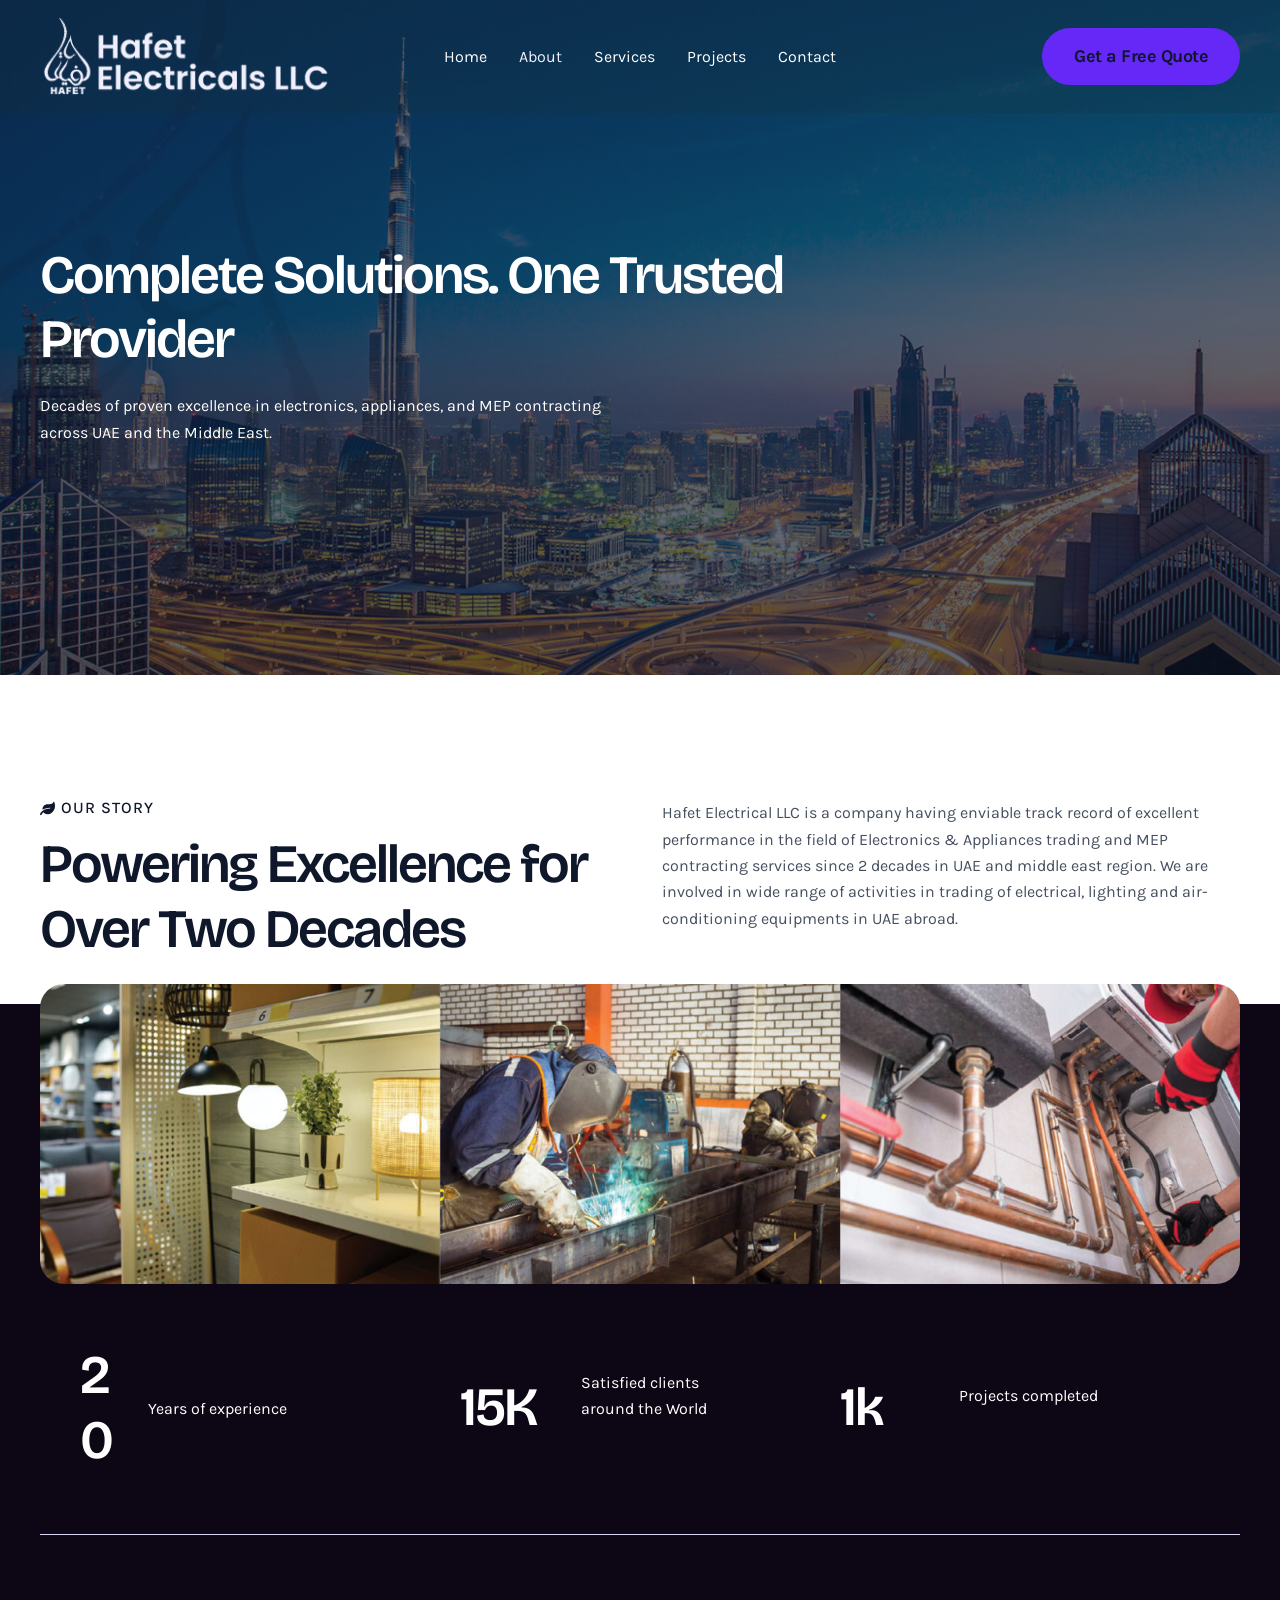
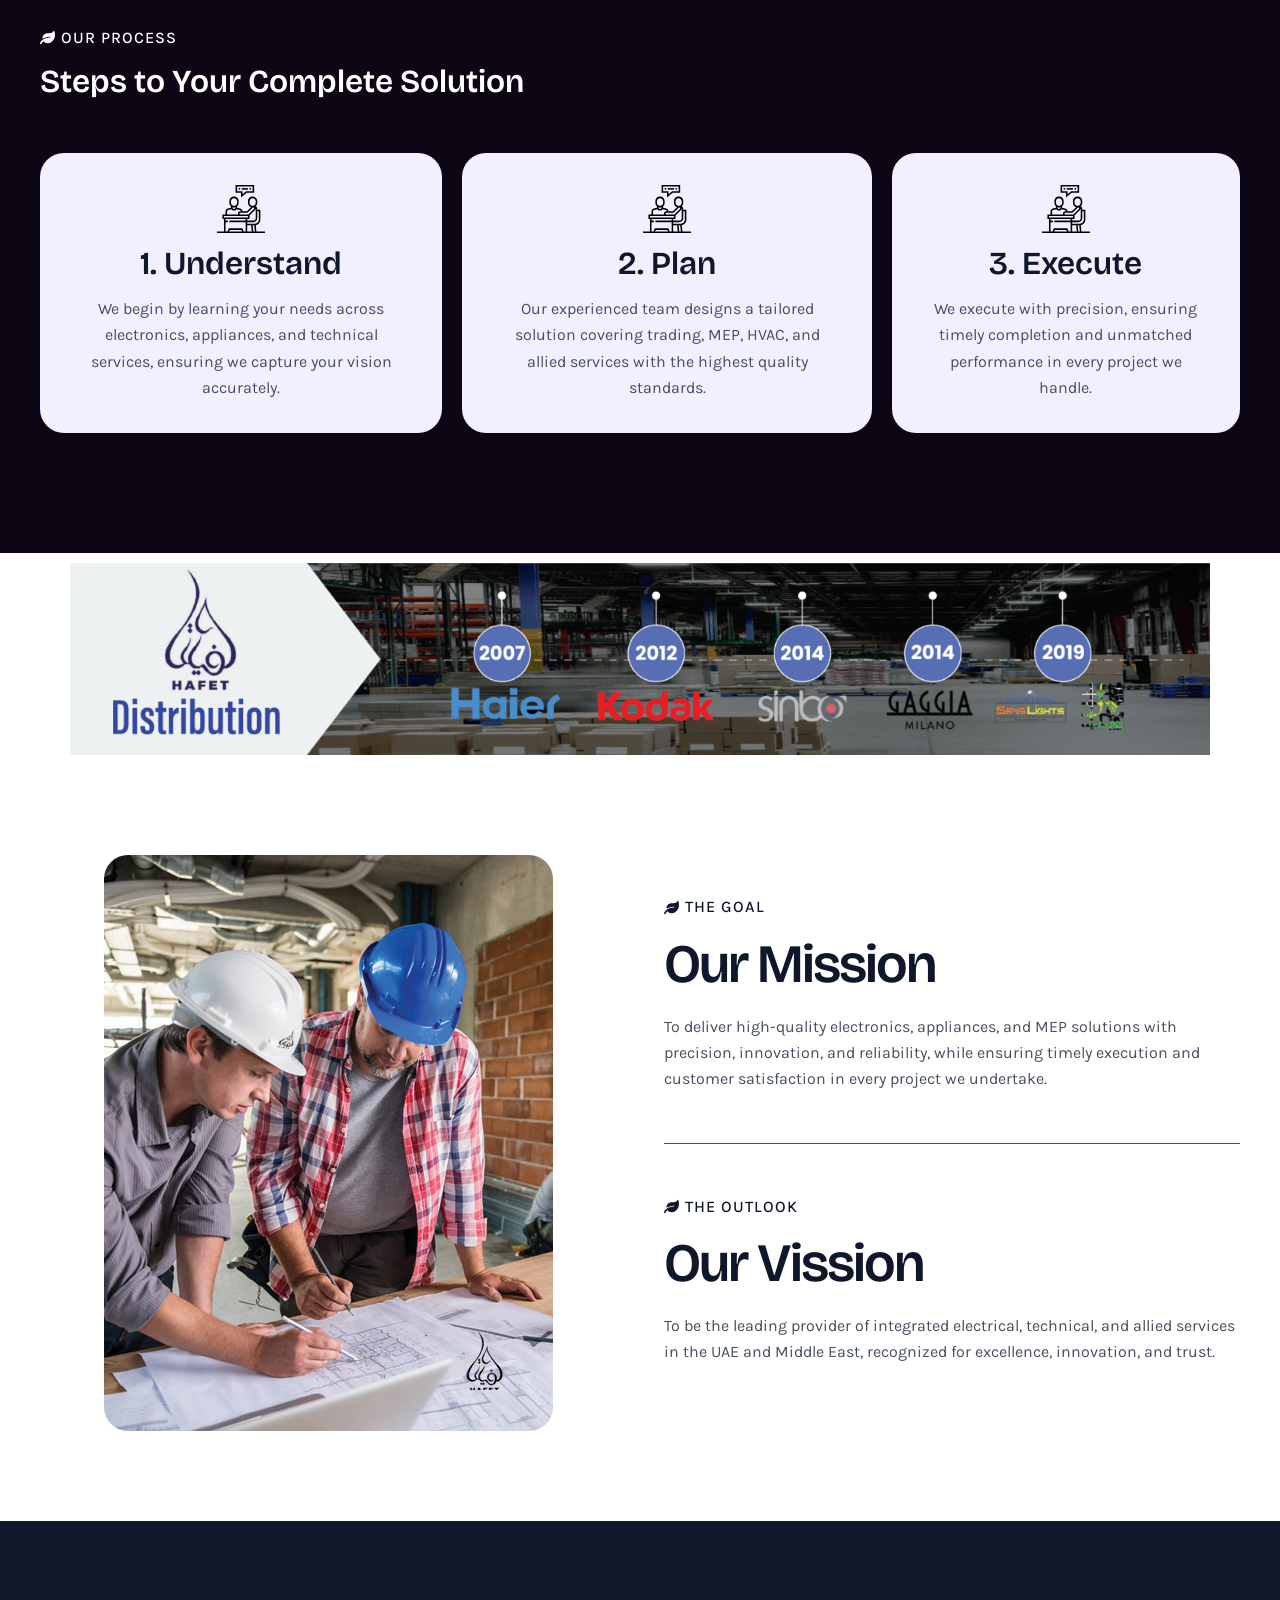
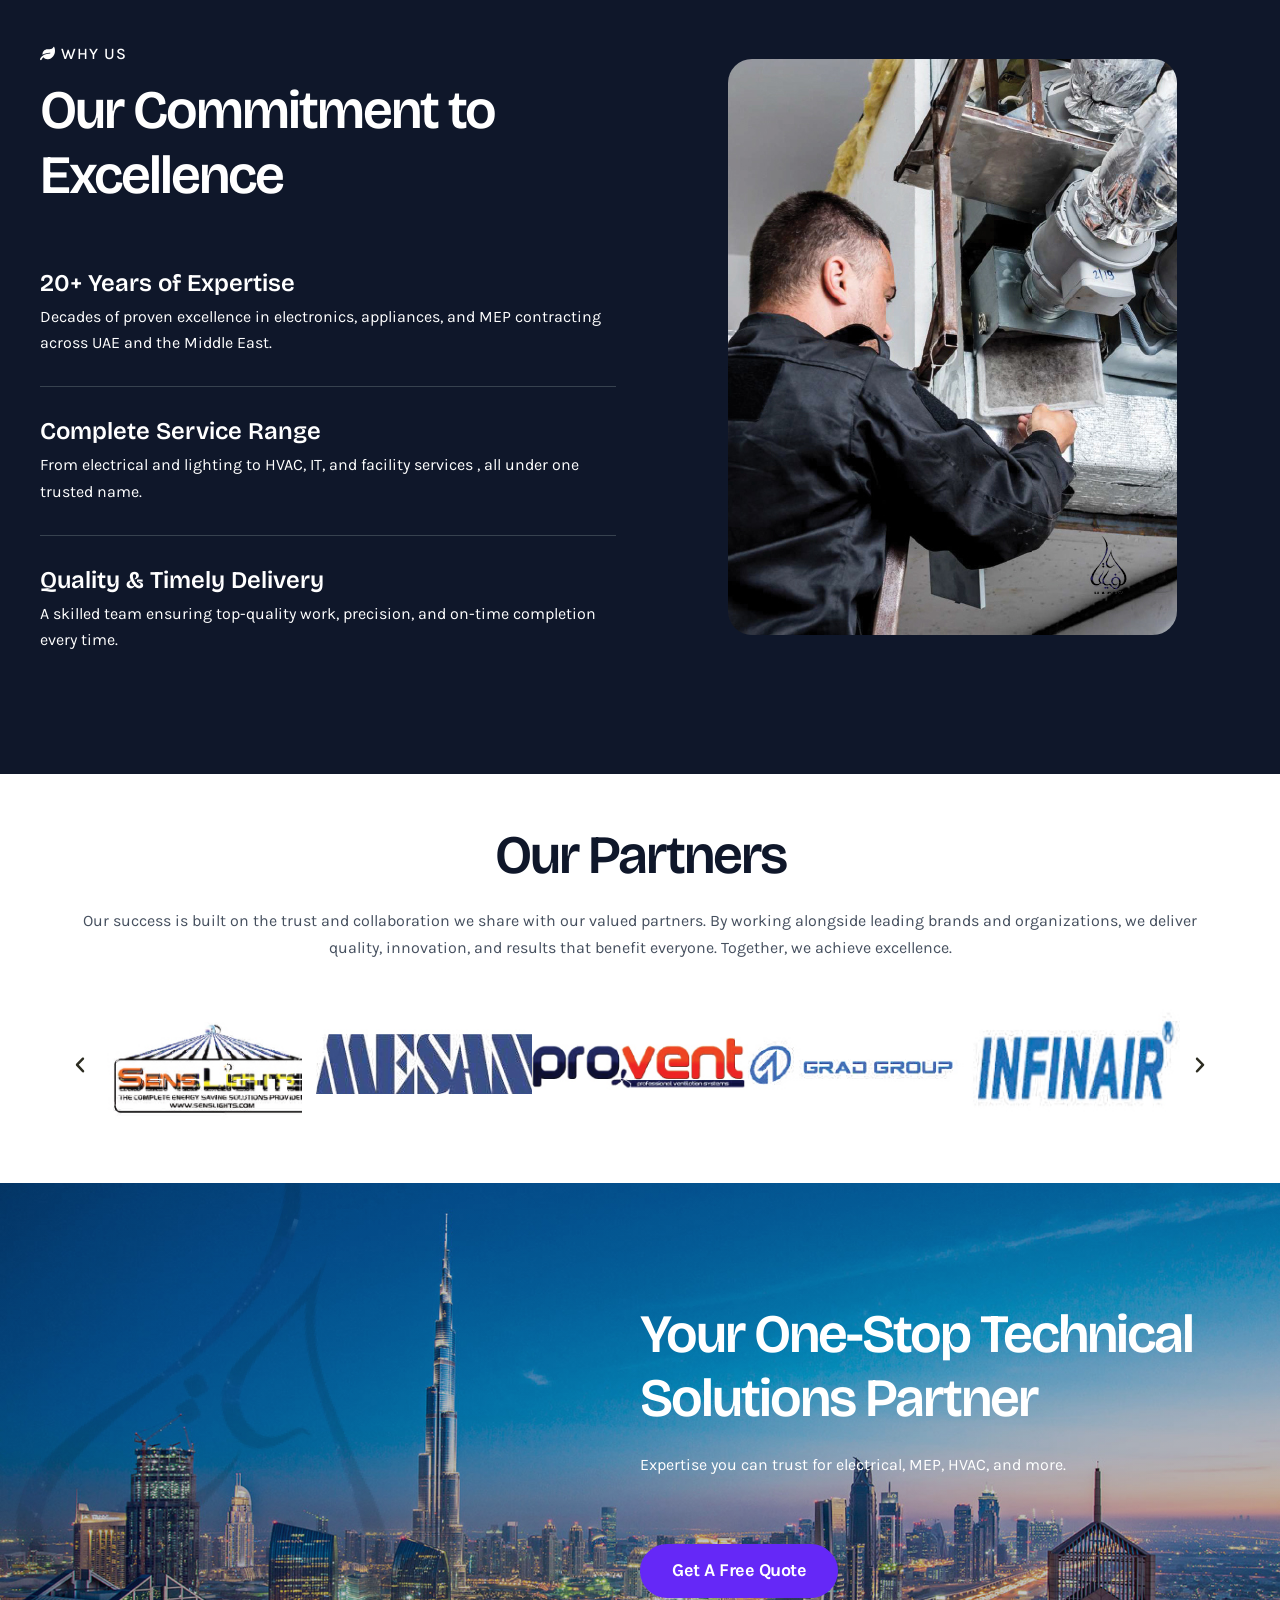
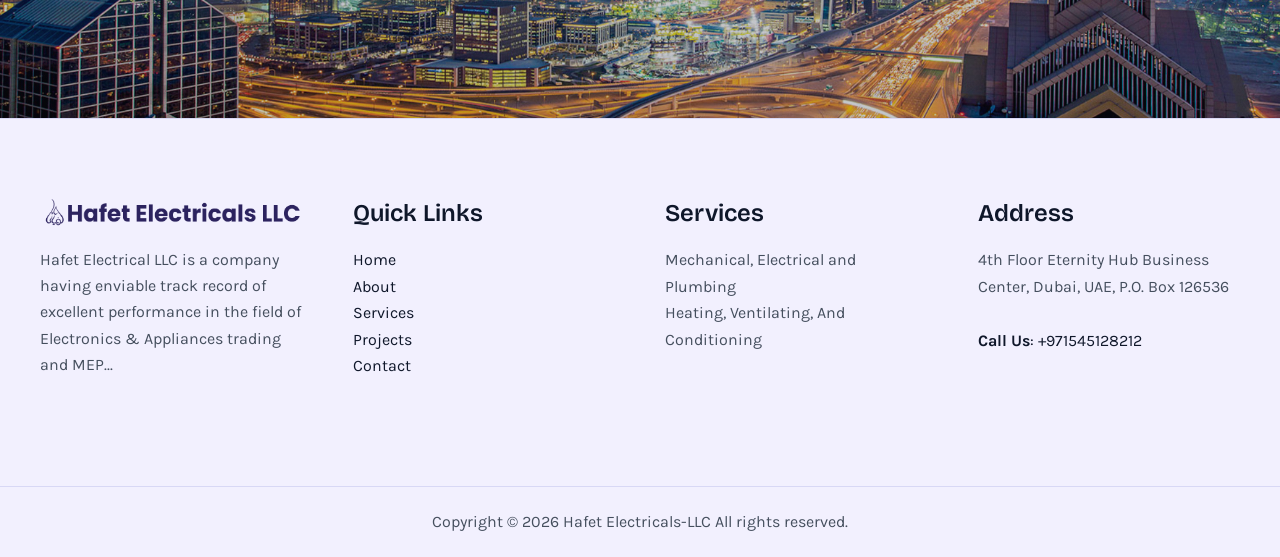
==== commit c7ea478b: "Update contact number to +971545128212 across site" ====
--- a/static-site/about/index.html
+++ b/static-site/about/index.html
@@ -756,7 +756,7 @@
 </section><section id="block-12" class="widget widget_block widget_text">
 <p class="wp-block-paragraph">4th Floor Eternity Hub Business Center, Dubai, UAE, P.O. Box 126536</p>
 </section><section id="block-13" class="widget widget_block widget_text">
-<p class="has-ast-global-color-2-color has-text-color has-link-color wp-elements-e9853afb8abfa0663e046207aced752e wp-block-paragraph"><strong>Call Us</strong>: +971 58 978 7684</p>
+<p class="has-ast-global-color-2-color has-text-color has-link-color wp-elements-e9853afb8abfa0663e046207aced752e wp-block-paragraph"><strong>Call Us</strong>: +971545128212</p>
 </section>		</aside>
 						</div>
 										</div>
